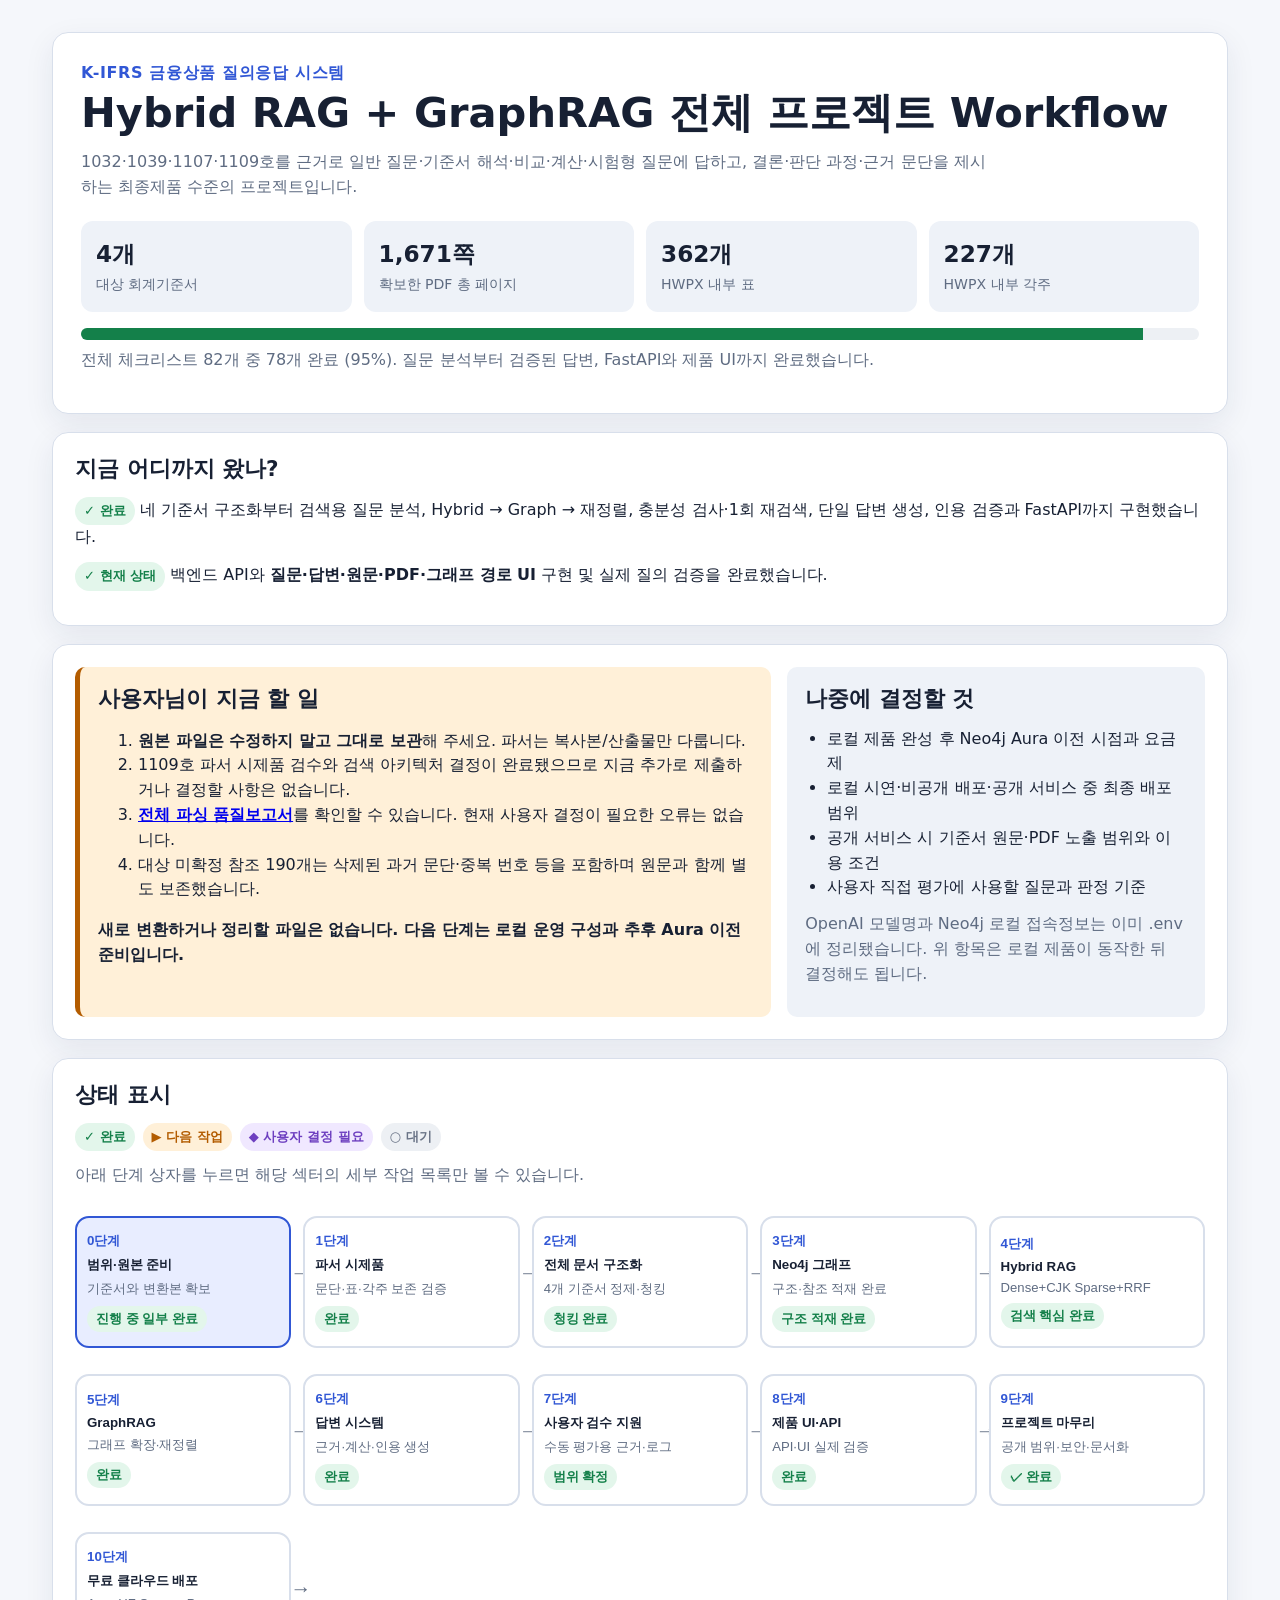
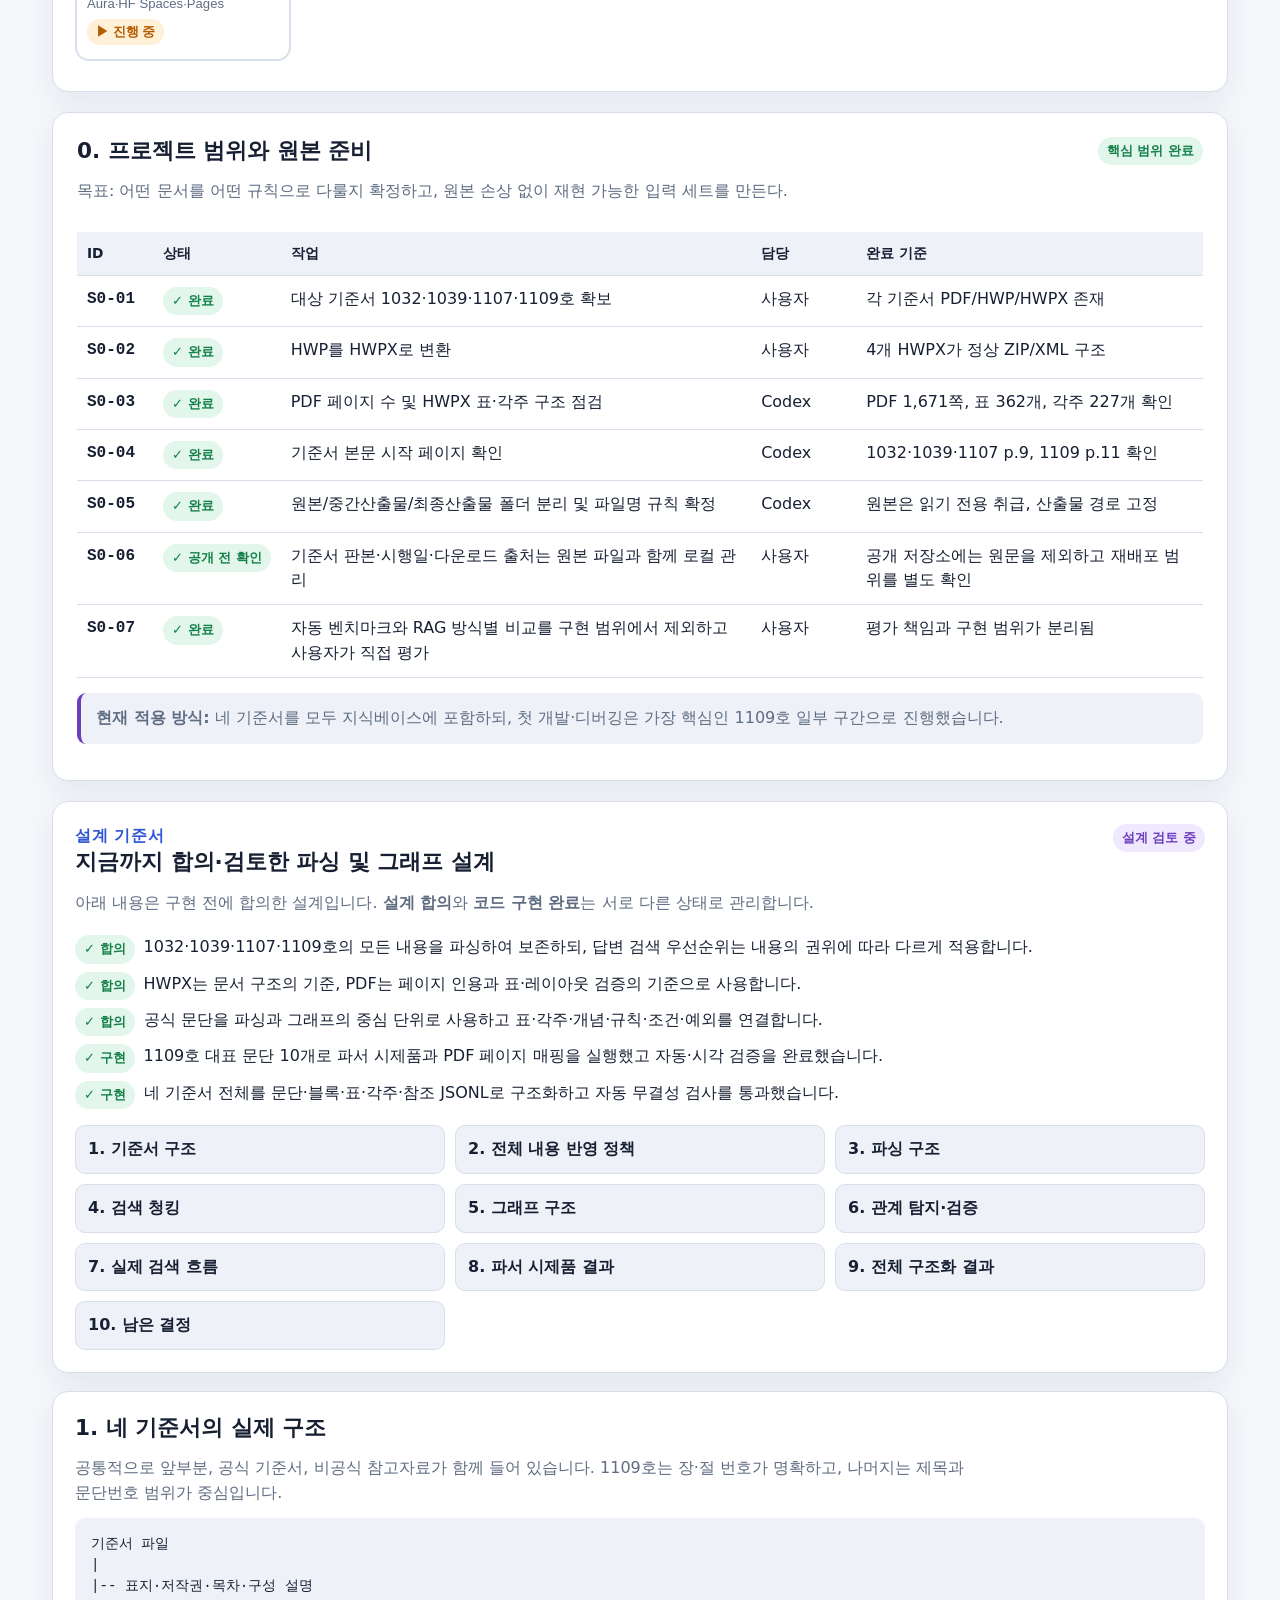
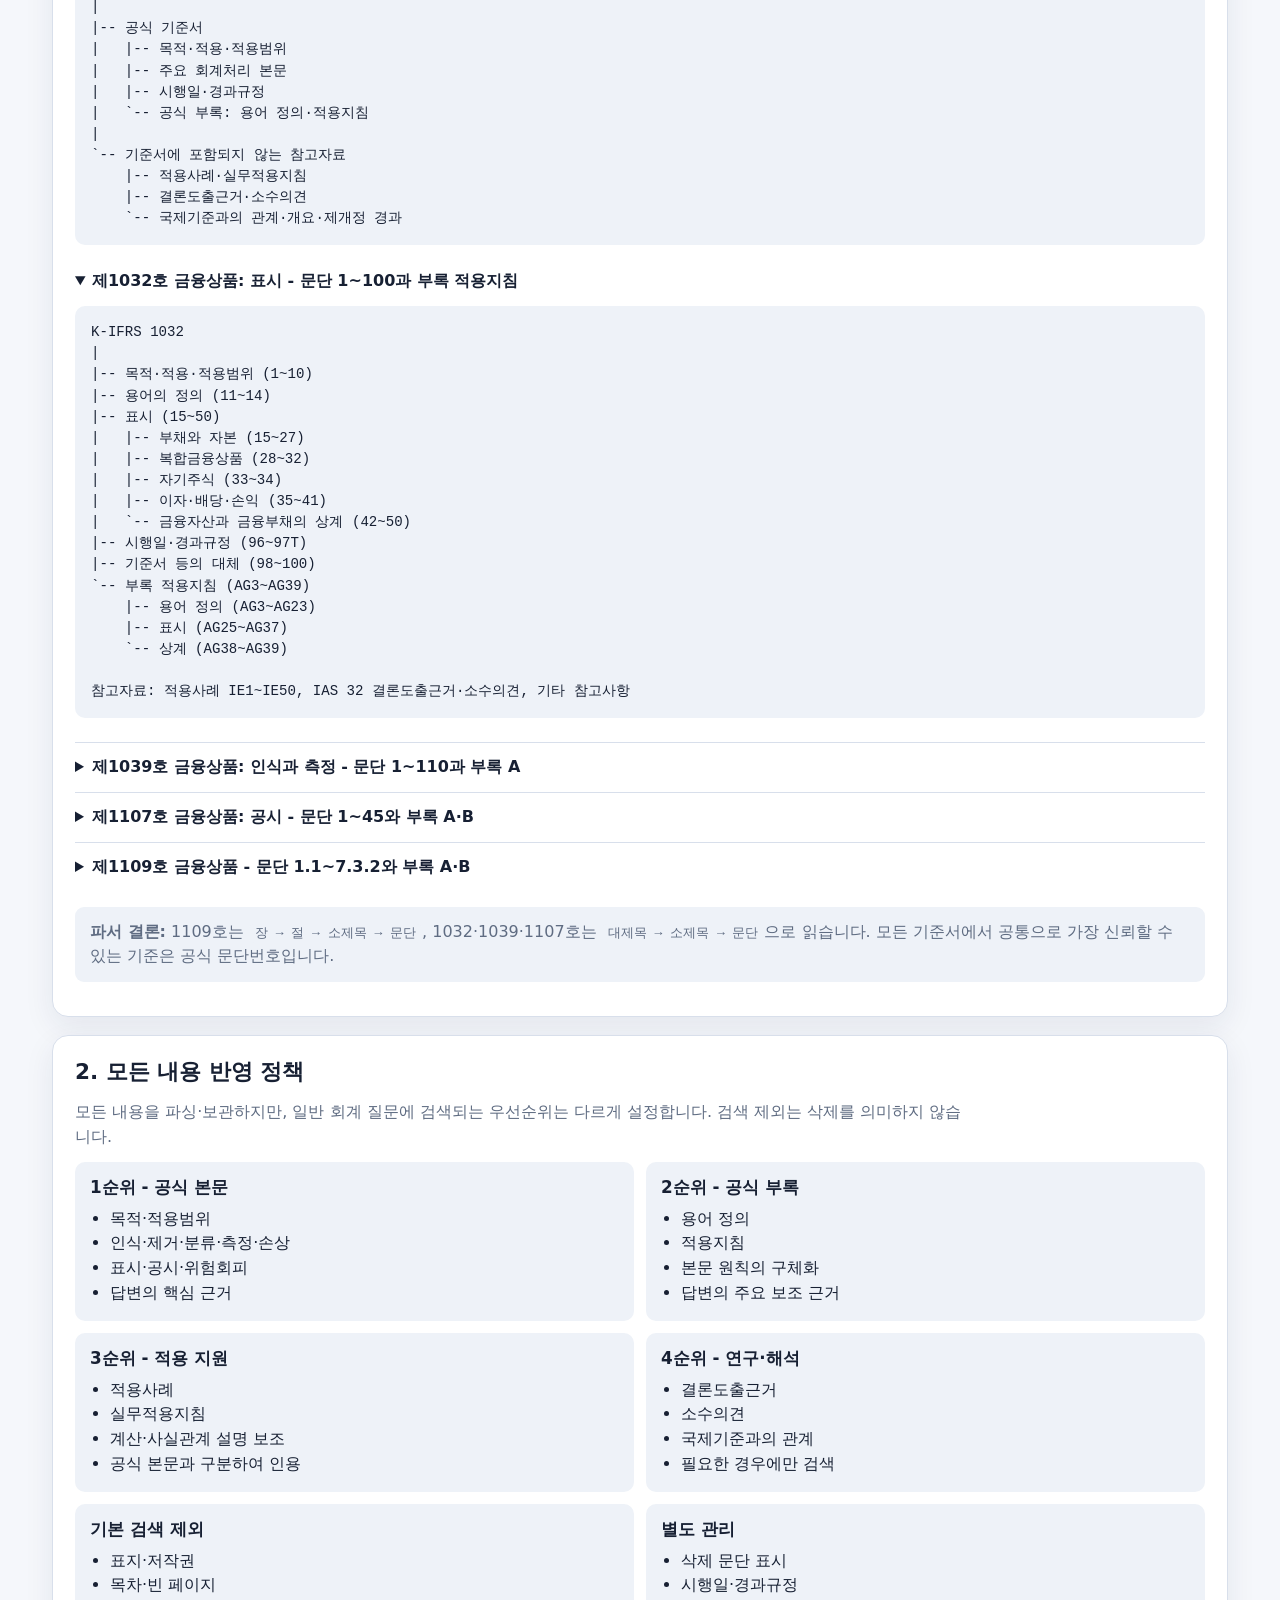
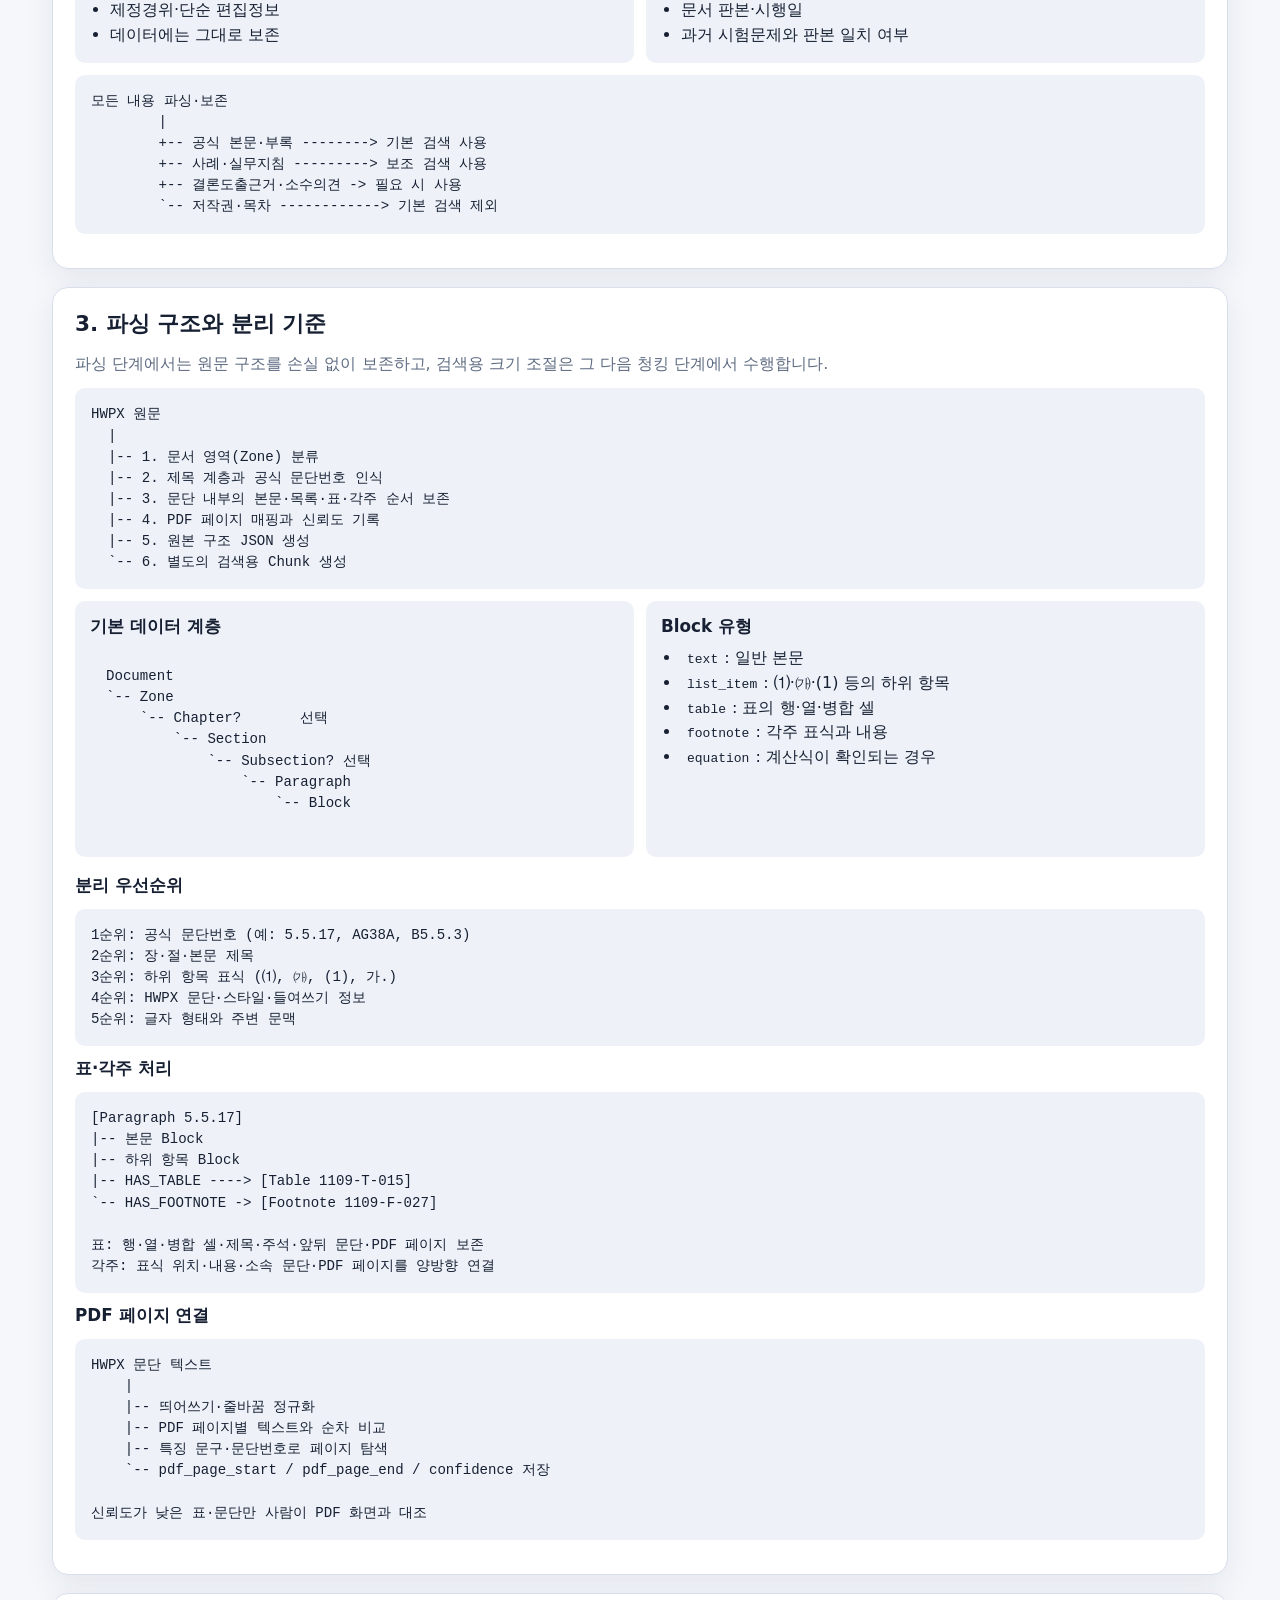
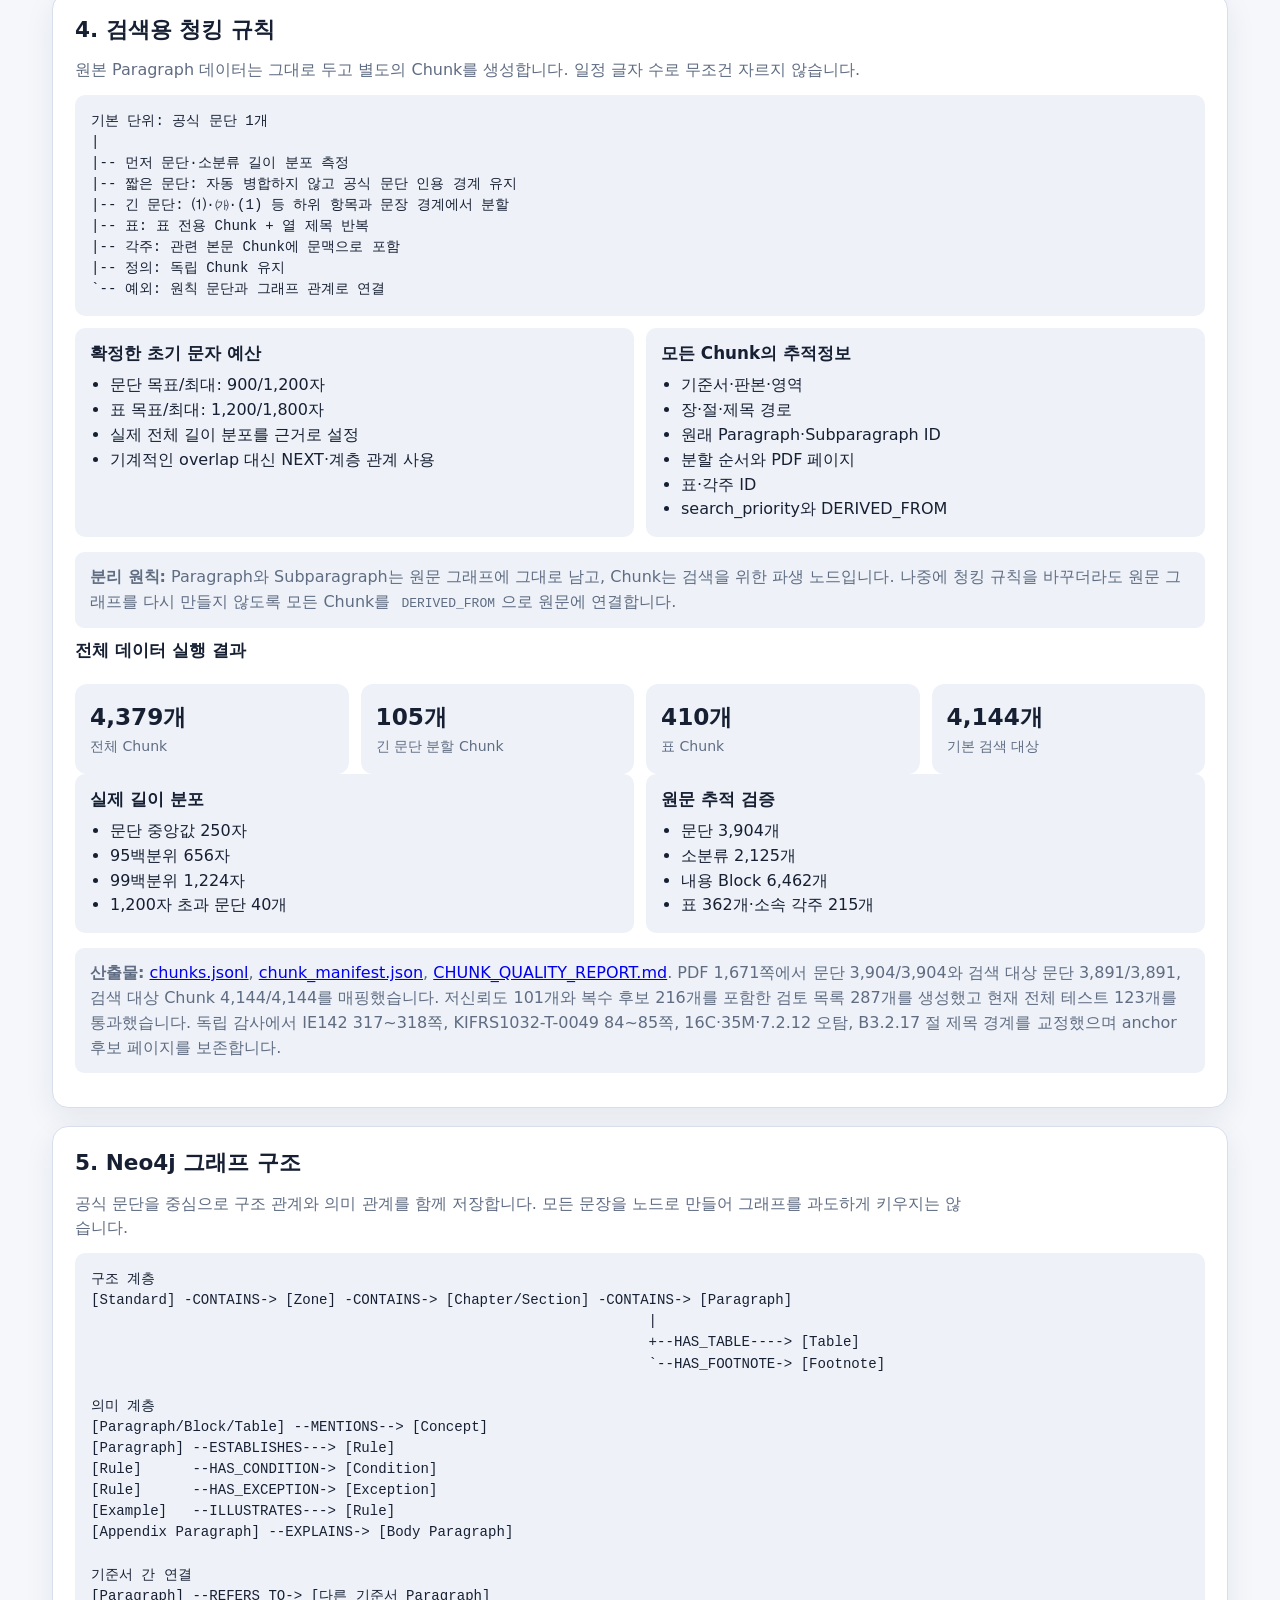
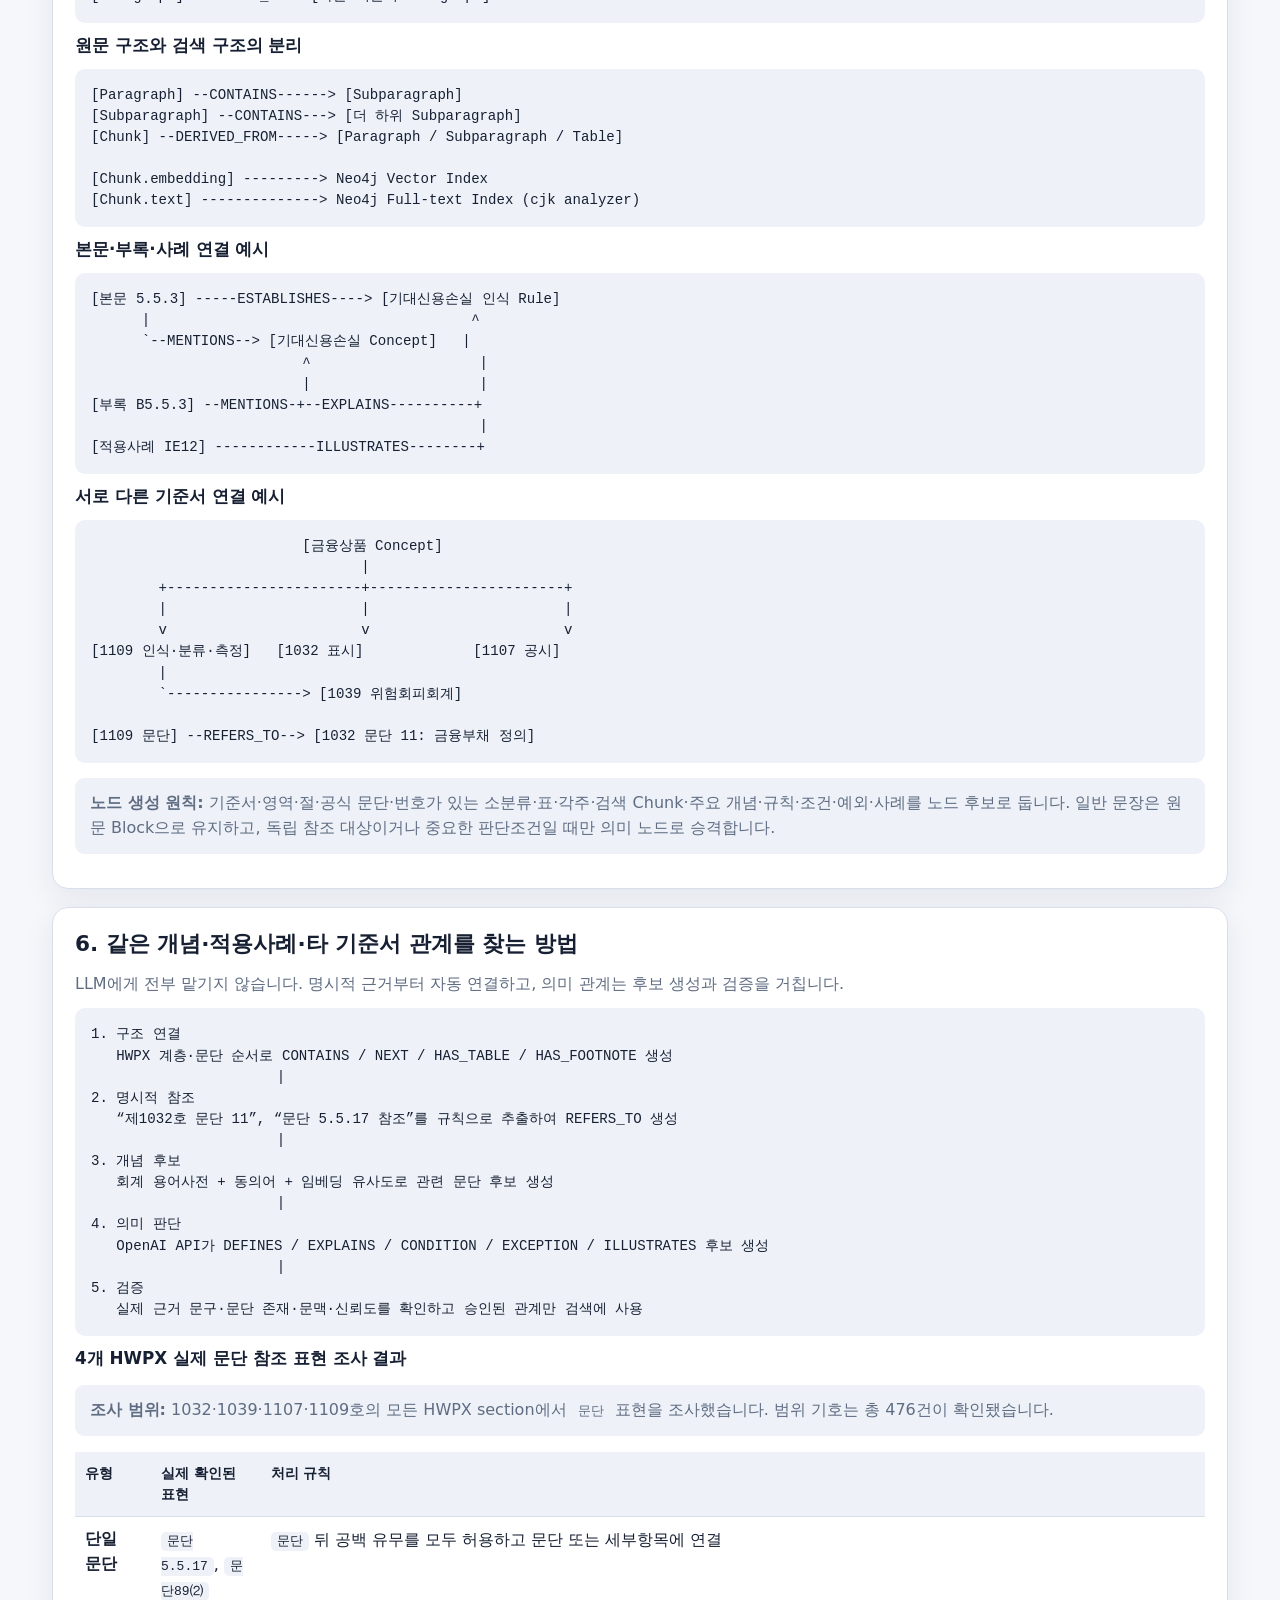
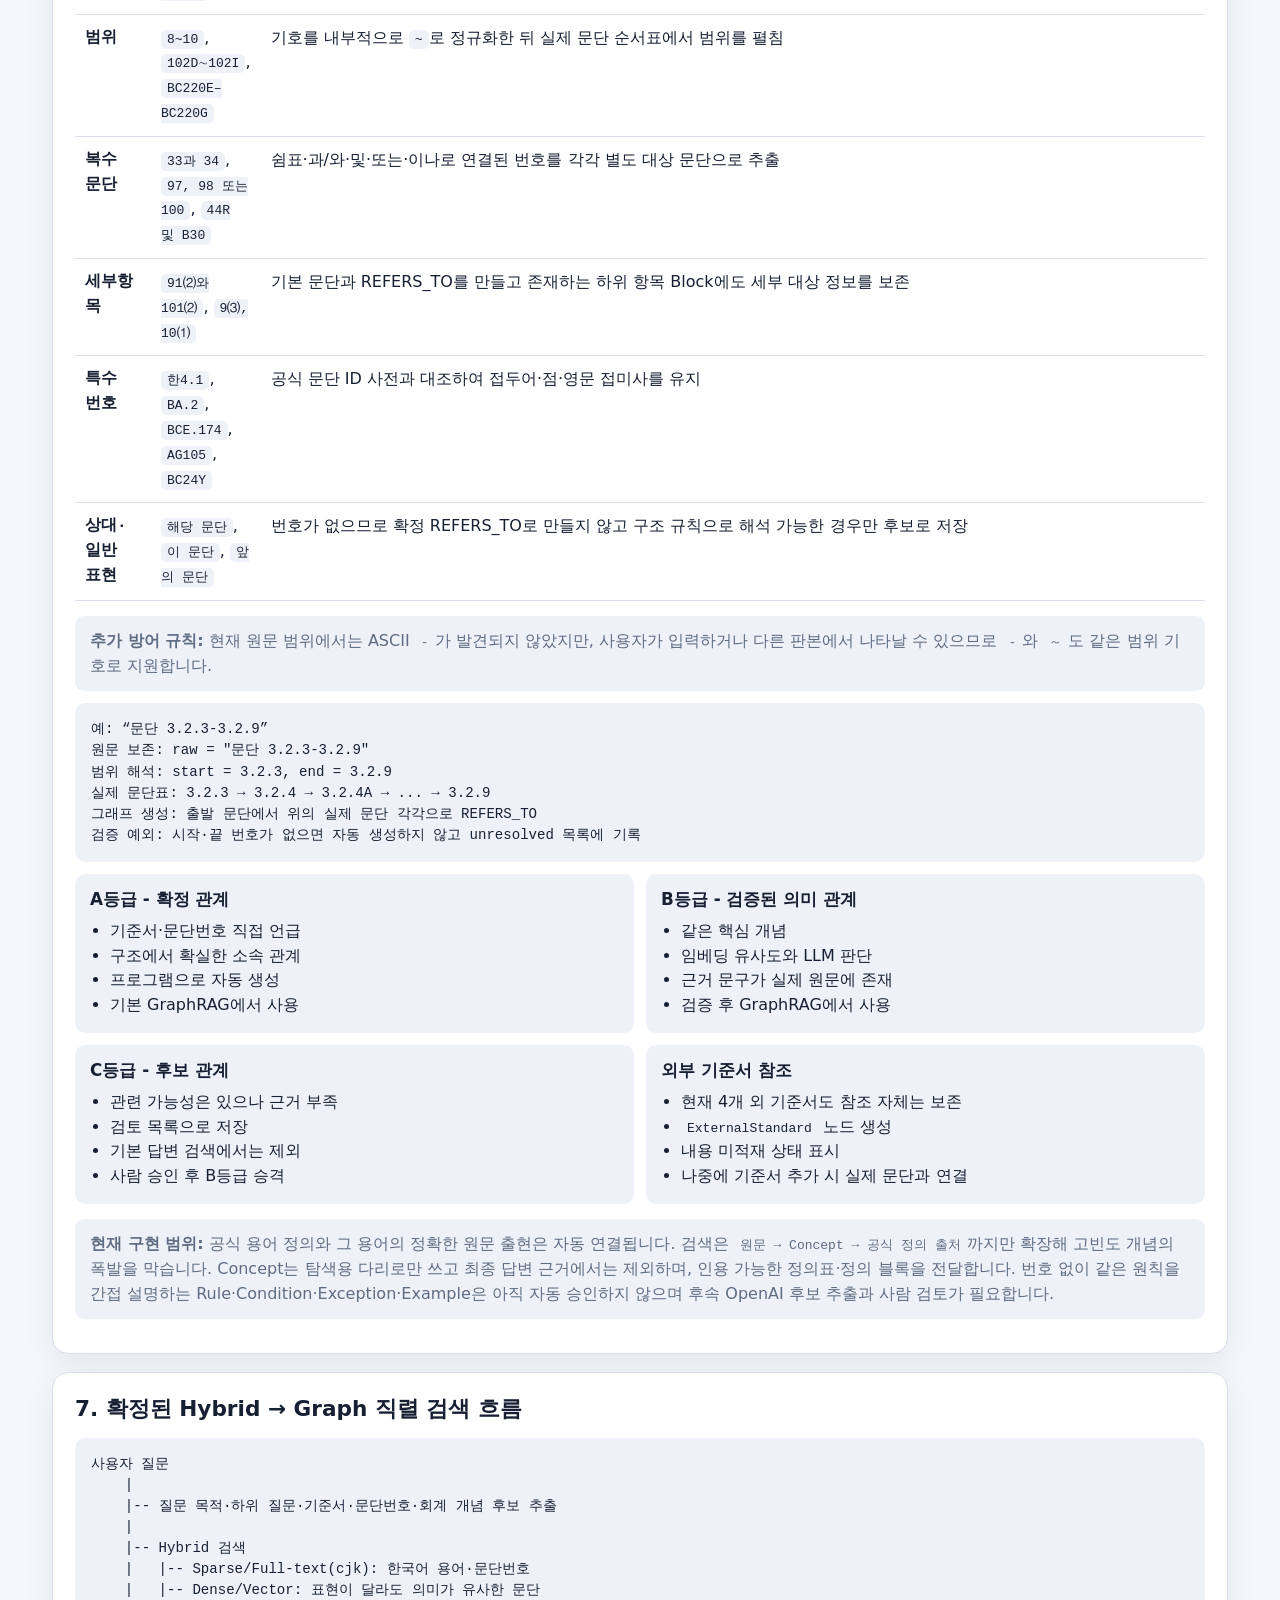
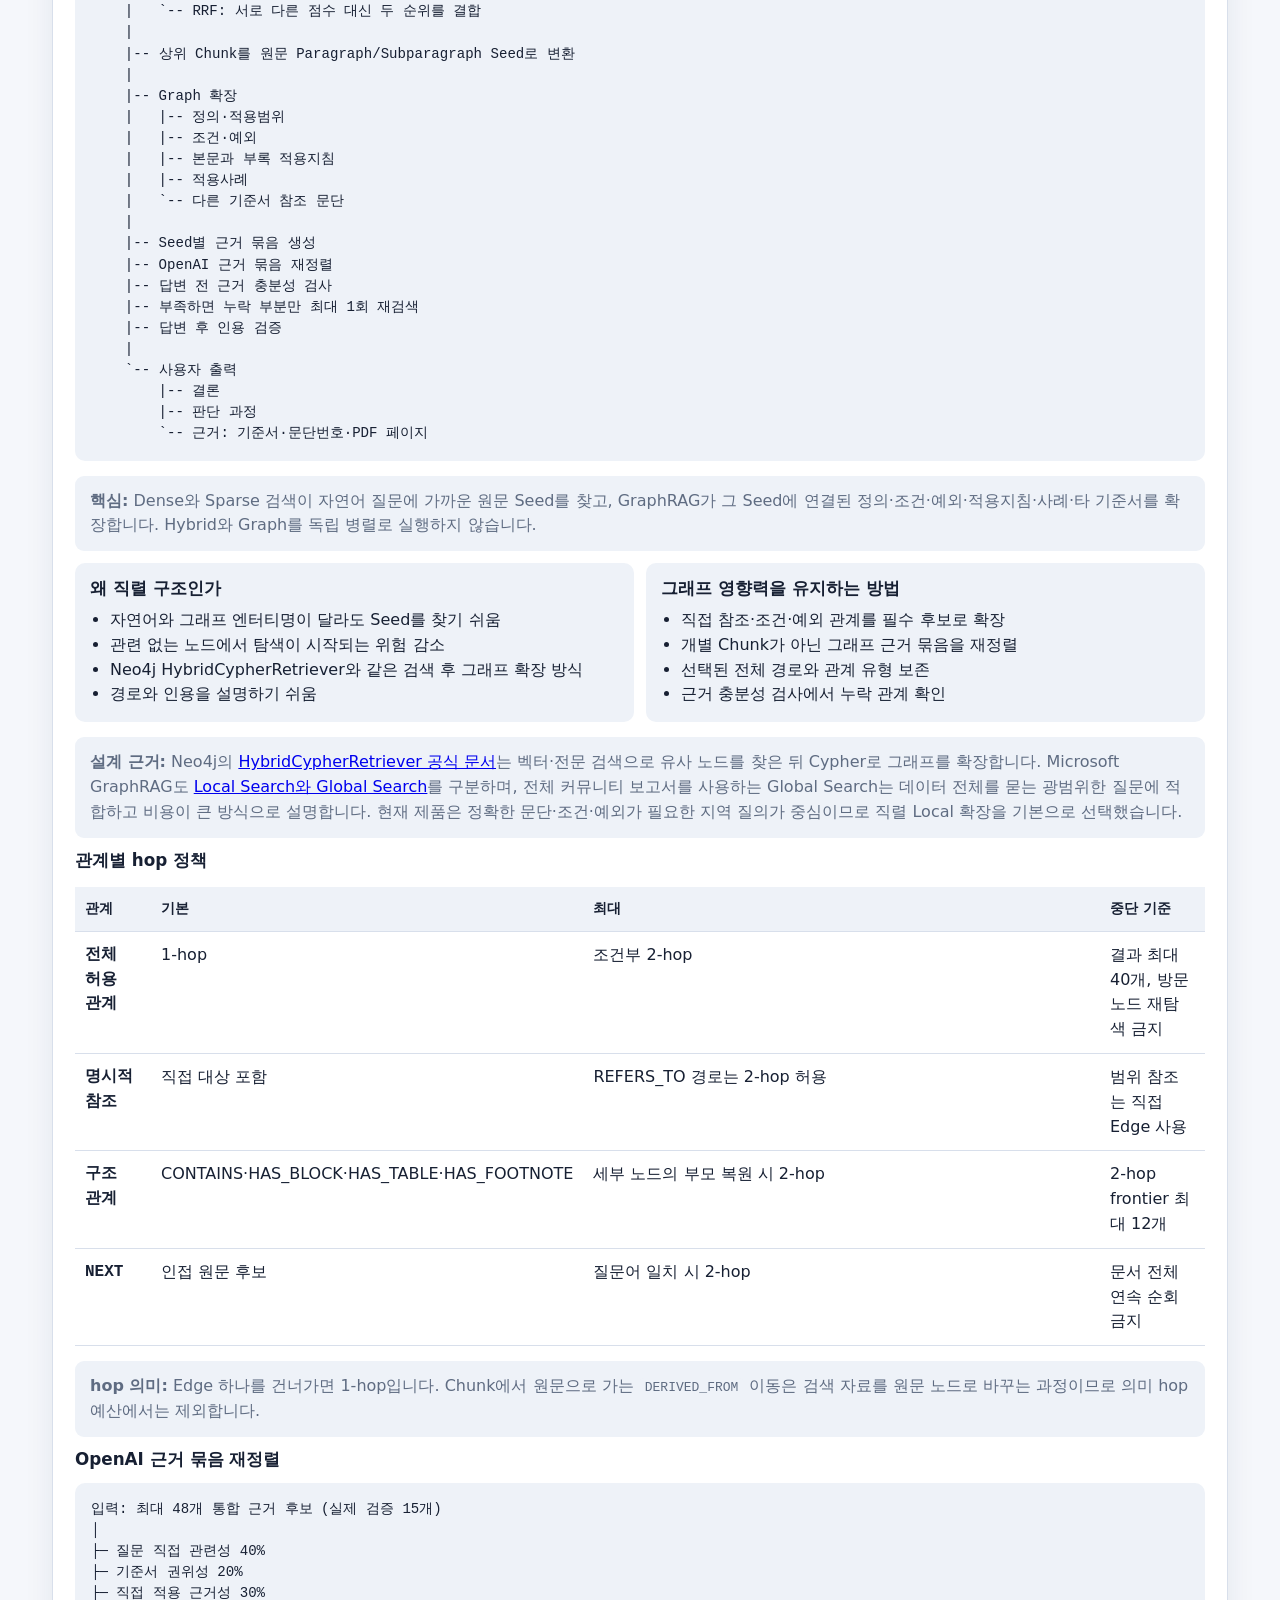
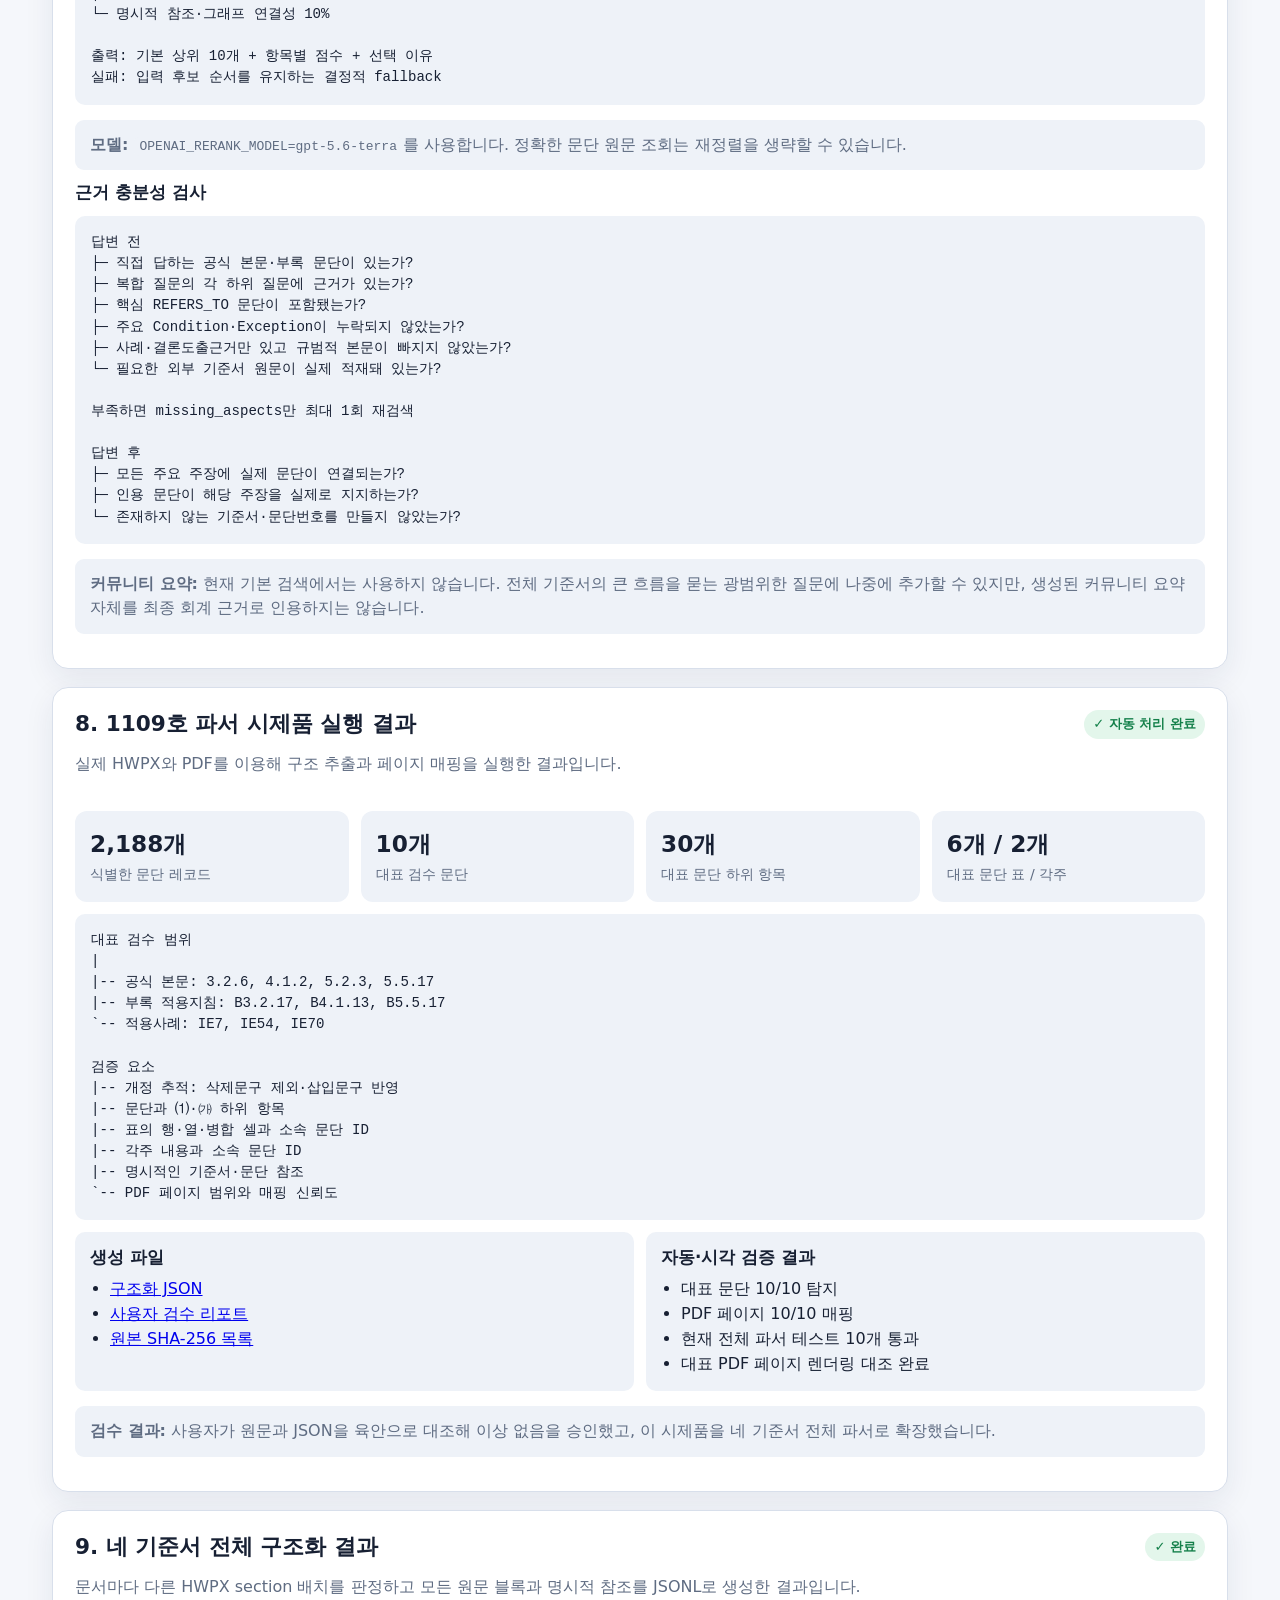
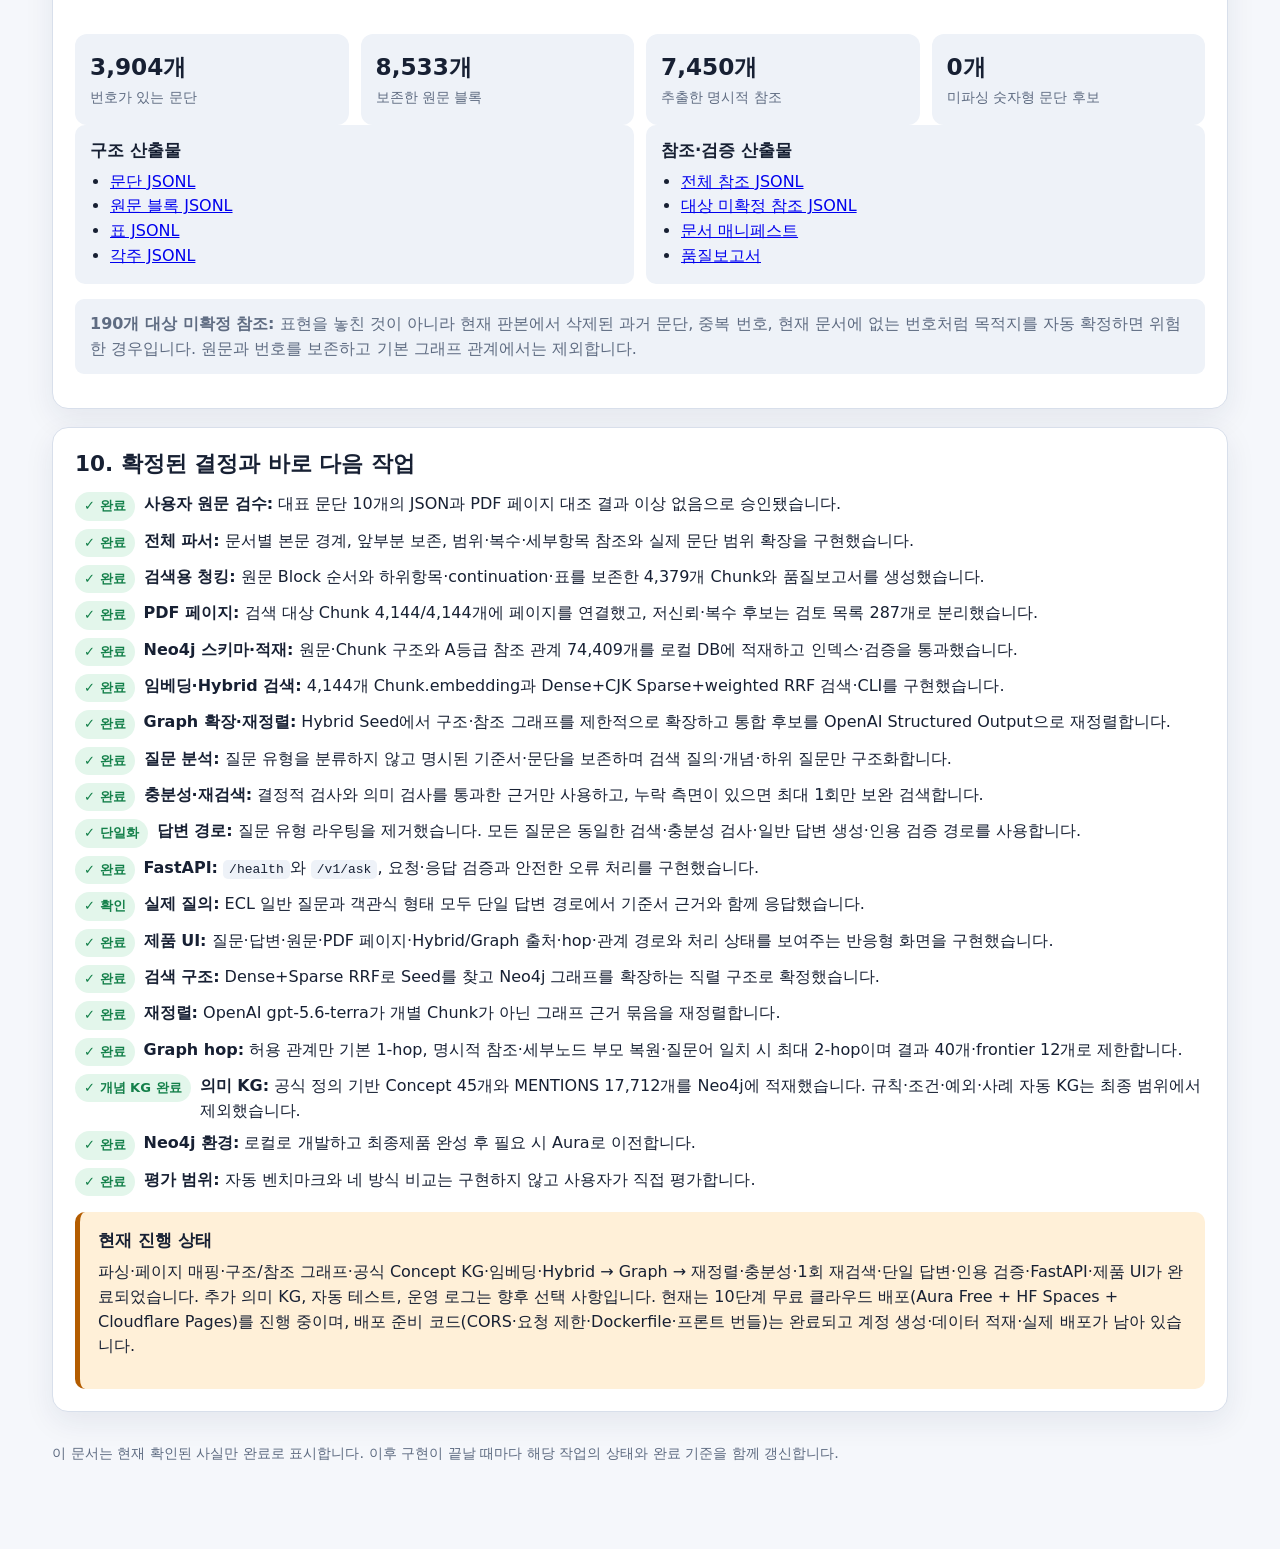
==== PROJECT_WORKFLOW.html @ 604f0402 "Add K-IFRS financial instruments Hybrid RAG + GraphRAG implementation Include parsing, reference gra" ====
<!doctype html>
<html lang="ko">
<head>
  <meta charset="utf-8">
  <meta name="viewport" content="width=device-width, initial-scale=1">
  <title>금융상품 회계기준 RAG 프로젝트 전체 Workflow</title>
  <style>
    :root {
      color-scheme: light dark;
      --bg: #f5f7fb;
      --surface: #ffffff;
      --surface-2: #eef2f8;
      --text: #172033;
      --muted: #5f6c82;
      --line: #d8dfeb;
      --brand: #3157d5;
      --brand-soft: #e8edff;
      --done: #14804a;
      --done-soft: #e3f6eb;
      --next: #b35c00;
      --next-soft: #fff0d8;
      --decision: #6d3fc0;
      --decision-soft: #f0e8ff;
      --pending: #697386;
      --pending-soft: #edf0f4;
      --shadow: 0 10px 30px rgba(26, 39, 74, .08);
    }
    @media (prefers-color-scheme: dark) {
      :root {
        --bg: #0f1420;
        --surface: #171e2c;
        --surface-2: #20293a;
        --text: #edf2fa;
        --muted: #a9b4c7;
        --line: #344057;
        --brand: #89a4ff;
        --brand-soft: #26345f;
        --done: #71d69e;
        --done-soft: #173a2a;
        --next: #ffbd6b;
        --next-soft: #493317;
        --decision: #c4a1ff;
        --decision-soft: #372650;
        --pending: #b4bdca;
        --pending-soft: #293141;
        --shadow: none;
      }
    }
    * { box-sizing: border-box; }
    html { scroll-behavior: smooth; }
    body {
      margin: 0;
      background: var(--bg);
      color: var(--text);
      font-family: Pretendard, "Noto Sans KR", "Malgun Gothic", system-ui, sans-serif;
      line-height: 1.55;
    }
    main { max-width: 1220px; margin: 0 auto; padding: 32px 22px 72px; }
    h1, h2, h3 { line-height: 1.3; margin-top: 0; }
    h1 { font-size: clamp(1.7rem, 4vw, 2.6rem); margin-bottom: 10px; }
    h2 { font-size: 1.35rem; margin-bottom: 14px; }
    h3 { font-size: 1.05rem; margin-bottom: 8px; }
    p { margin: 0 0 12px; }
    code { background: var(--surface-2); padding: 2px 6px; border-radius: 5px; }
    .hero, .panel, .phase-detail {
      background: var(--surface);
      border: 1px solid var(--line);
      border-radius: 16px;
      box-shadow: var(--shadow);
    }
    .hero { padding: 28px; margin-bottom: 18px; }
    .eyebrow { color: var(--brand); font-weight: 700; letter-spacing: .04em; }
    .sub { color: var(--muted); max-width: 920px; }
    .summary-grid { display: grid; grid-template-columns: repeat(4, minmax(0, 1fr)); gap: 12px; margin-top: 22px; }
    .metric { padding: 15px; background: var(--surface-2); border-radius: 12px; }
    .metric strong { display: block; font-size: 1.45rem; }
    .metric span { color: var(--muted); font-size: .88rem; }
    .progress { height: 12px; background: var(--pending-soft); border-radius: 999px; overflow: hidden; margin-top: 16px; }
    .progress > div { height: 100%; background: var(--done); width: 0; transition: width .3s ease; }
    .panel { padding: 22px; margin: 18px 0; }
    .action-grid { display: grid; grid-template-columns: 1.25fr .75fr; gap: 16px; }
    .callout { border-left: 5px solid var(--next); background: var(--next-soft); padding: 18px; border-radius: 10px; }
    .callout ul, .later ul { margin: 8px 0 0; padding-left: 22px; }
    .later { background: var(--surface-2); padding: 18px; border-radius: 10px; }
    .legend { display: flex; flex-wrap: wrap; gap: 8px; margin: 12px 0; }
    .badge { display: inline-flex; align-items: center; gap: 5px; border-radius: 999px; padding: 4px 9px; font-size: .82rem; font-weight: 700; white-space: nowrap; }
    .done { color: var(--done); background: var(--done-soft); }
    .next { color: var(--next); background: var(--next-soft); }
    .decision { color: var(--decision); background: var(--decision-soft); }
    .pending { color: var(--pending); background: var(--pending-soft); }
    .workflow { display: grid; grid-template-columns: repeat(5, 1fr); gap: 26px 12px; margin: 28px 0 8px; counter-reset: phase -1; }
    .phase-button {
      position: relative; min-height: 116px; padding: 14px 10px; color: var(--text); background: var(--surface);
      border: 2px solid var(--line); border-radius: 14px; cursor: pointer; text-align: left;
    }
    .phase-button:hover, .phase-button:focus-visible { border-color: var(--brand); outline: 3px solid var(--brand-soft); }
    .phase-button[aria-selected="true"] { border-color: var(--brand); background: var(--brand-soft); }
    .phase-button:not(:nth-child(5n))::after {
      content: "→"; position: absolute; right: -22px; top: 43px; color: var(--muted); font-size: 1.3rem;
    }
    .phase-no { font-weight: 800; color: var(--brand); }
    .phase-name { display: block; font-weight: 800; margin: 6px 0; }
    .phase-note { display: block; color: var(--muted); font-size: .82rem; }
    .phase-status { margin-top: 8px; }
    .phase-detail { padding: 24px; margin: 20px 0; scroll-margin-top: 14px; }
    .phase-detail.hidden { display: none; }
    .phase-header { display: flex; justify-content: space-between; align-items: flex-start; gap: 15px; flex-wrap: wrap; }
    .goal { color: var(--muted); max-width: 900px; }
    .table-wrap { overflow-x: auto; margin-top: 16px; }
    table { border-collapse: collapse; width: 100%; min-width: 850px; }
    th, td { padding: 11px 10px; border-bottom: 1px solid var(--line); text-align: left; vertical-align: top; }
    th { background: var(--surface-2); font-size: .86rem; }
    td:nth-child(1) { width: 76px; font-family: ui-monospace, monospace; font-weight: 700; }
    td:nth-child(2) { width: 105px; }
    td:nth-child(4) { width: 105px; }
    .note { margin-top: 15px; padding: 13px 15px; background: var(--surface-2); border-radius: 9px; color: var(--muted); }
    .decision-box { border-left: 4px solid var(--decision); }
    .design-index { display: grid; grid-template-columns: repeat(3, minmax(0, 1fr)); gap: 10px; margin-top: 16px; }
    .design-index a { color: var(--text); background: var(--surface-2); border: 1px solid var(--line); border-radius: 10px; padding: 11px 12px; text-decoration: none; font-weight: 700; }
    .design-index a:hover, .design-index a:focus-visible { border-color: var(--brand); outline: 3px solid var(--brand-soft); }
    .design-section { scroll-margin-top: 16px; }
    .design-section details { border-top: 1px solid var(--line); padding: 12px 0; }
    .design-section details:first-of-type { border-top: 0; }
    .design-section summary { cursor: pointer; font-weight: 800; }
    .ascii { margin: 12px 0; padding: 16px; overflow-x: auto; background: var(--surface-2); border-radius: 10px; color: var(--text); font-family: Consolas, "Courier New", monospace; font-size: .88rem; line-height: 1.5; white-space: pre; }
    .rule-grid { display: grid; grid-template-columns: repeat(2, minmax(0, 1fr)); gap: 12px; }
    .rule-box { background: var(--surface-2); border-radius: 10px; padding: 15px; }
    .rule-box ul { margin: 8px 0 0; padding-left: 20px; }
    .status-line { display: flex; align-items: flex-start; gap: 9px; margin: 8px 0; }
    .status-line .badge { flex: 0 0 auto; }
    footer { color: var(--muted); margin-top: 30px; font-size: .9rem; }
    @media (max-width: 900px) {
      .summary-grid { grid-template-columns: repeat(2, 1fr); }
      .action-grid { grid-template-columns: 1fr; }
      .design-index { grid-template-columns: repeat(2, 1fr); }
      .rule-grid { grid-template-columns: 1fr; }
      .workflow { grid-template-columns: repeat(2, 1fr); }
      .phase-button:not(:nth-child(5n))::after { content: none; }
    }
    @media (max-width: 520px) {
      main { padding: 20px 12px 48px; }
      .hero, .panel, .phase-detail { padding: 17px; border-radius: 12px; }
      .design-index { grid-template-columns: 1fr; }
      .workflow { grid-template-columns: 1fr; }
    }
  </style>
</head>
<body>
<main>
  <header class="hero">
    <div class="eyebrow">K-IFRS 금융상품 질의응답 시스템</div>
    <h1>Hybrid RAG + GraphRAG 전체 프로젝트 Workflow</h1>
    <p class="sub">1032·1039·1107·1109호를 근거로 일반 질문·기준서 해석·비교·계산·시험형 질문에 답하고, 결론·판단 과정·근거 문단을 제시하는 최종제품 수준의 프로젝트입니다.</p>
    <div class="summary-grid" aria-label="현재 프로젝트 요약">
      <div class="metric"><strong>4개</strong><span>대상 회계기준서</span></div>
      <div class="metric"><strong>1,671쪽</strong><span>확보한 PDF 총 페이지</span></div>
      <div class="metric"><strong>362개</strong><span>HWPX 내부 표</span></div>
      <div class="metric"><strong>227개</strong><span>HWPX 내부 각주</span></div>
    </div>
    <div class="progress" aria-label="작업 항목 완료율"><div id="progressBar"></div></div>
    <p id="progressText" class="sub" style="margin-top:8px"></p>
  </header>

  <section class="panel">
    <h2>지금 어디까지 왔나?</h2>
    <p><span class="badge done">✓ 완료</span> 네 기준서 구조화부터 검색용 질문 분석, Hybrid → Graph → 재정렬, 충분성 검사·1회 재검색, 단일 답변 생성, 인용 검증과 FastAPI까지 구현했습니다.</p>
    <p><span class="badge done">✓ 현재 상태</span> 백엔드 API와 <strong>질문·답변·원문·PDF·그래프 경로 UI</strong> 구현 및 실제 질의 검증을 완료했습니다.</p>
  </section>

  <section class="panel action-grid">
    <div class="callout">
      <h2>사용자님이 지금 할 일</h2>
      <ol>
        <li><strong>원본 파일은 수정하지 말고 그대로 보관</strong>해 주세요. 파서는 복사본/산출물만 다룹니다.</li>
        <li>1109호 파서 시제품 검수와 검색 아키텍처 결정이 완료됐으므로 지금 추가로 제출하거나 결정할 사항은 없습니다.</li>
        <li><a href="data/processed/QUALITY_REPORT.md"><strong>전체 파싱 품질보고서</strong></a>를 확인할 수 있습니다. 현재 사용자 결정이 필요한 오류는 없습니다.</li>
        <li>대상 미확정 참조 190개는 삭제된 과거 문단·중복 번호 등을 포함하며 원문과 함께 별도 보존했습니다.</li>
      </ol>
      <p style="margin-top:12px"><strong>새로 변환하거나 정리할 파일은 없습니다. 다음 단계는 로컬 운영 구성과 추후 Aura 이전 준비입니다.</strong></p>
    </div>
    <div class="later">
      <h2>나중에 결정할 것</h2>
      <ul>
        <li>로컬 제품 완성 후 Neo4j Aura 이전 시점과 요금제</li>
        <li>로컬 시연·비공개 배포·공개 서비스 중 최종 배포 범위</li>
        <li>공개 서비스 시 기준서 원문·PDF 노출 범위와 이용 조건</li>
        <li>사용자 직접 평가에 사용할 질문과 판정 기준</li>
      </ul>
      <p class="sub" style="margin-top:12px">OpenAI 모델명과 Neo4j 로컬 접속정보는 이미 .env에 정리됐습니다. 위 항목은 로컬 제품이 동작한 뒤 결정해도 됩니다.</p>
    </div>
  </section>

  <section class="panel">
    <h2>상태 표시</h2>
    <div class="legend">
      <span class="badge done">✓ 완료</span>
      <span class="badge next">▶ 다음 작업</span>
      <span class="badge decision">◆ 사용자 결정 필요</span>
      <span class="badge pending">○ 대기</span>
    </div>
    <p class="sub">아래 단계 상자를 누르면 해당 섹터의 세부 작업 목록만 볼 수 있습니다.</p>
    <nav class="workflow" aria-label="프로젝트 단계">
      <button class="phase-button" data-phase="0" aria-selected="true"><span class="phase-no">0단계</span><span class="phase-name">범위·원본 준비</span><span class="phase-note">기준서와 변환본 확보</span><span class="badge done phase-status">진행 중 일부 완료</span></button>
      <button class="phase-button" data-phase="1" aria-selected="false"><span class="phase-no">1단계</span><span class="phase-name">파서 시제품</span><span class="phase-note">문단·표·각주 보존 검증</span><span class="badge done phase-status">완료</span></button>
      <button class="phase-button" data-phase="2" aria-selected="false"><span class="phase-no">2단계</span><span class="phase-name">전체 문서 구조화</span><span class="phase-note">4개 기준서 정제·청킹</span><span class="badge done phase-status">청킹 완료</span></button>
      <button class="phase-button" data-phase="3" aria-selected="false"><span class="phase-no">3단계</span><span class="phase-name">Neo4j 그래프</span><span class="phase-note">구조·참조 적재 완료</span><span class="badge done phase-status">구조 적재 완료</span></button>
      <button class="phase-button" data-phase="4" aria-selected="false"><span class="phase-no">4단계</span><span class="phase-name">Hybrid RAG</span><span class="phase-note">Dense+CJK Sparse+RRF</span><span class="badge done phase-status">검색 핵심 완료</span></button>
      <button class="phase-button" data-phase="5" aria-selected="false"><span class="phase-no">5단계</span><span class="phase-name">GraphRAG</span><span class="phase-note">그래프 확장·재정렬</span><span class="badge done phase-status">완료</span></button>
      <button class="phase-button" data-phase="6" aria-selected="false"><span class="phase-no">6단계</span><span class="phase-name">답변 시스템</span><span class="phase-note">근거·계산·인용 생성</span><span class="badge done phase-status">완료</span></button>
      <button class="phase-button" data-phase="7" aria-selected="false"><span class="phase-no">7단계</span><span class="phase-name">사용자 검수 지원</span><span class="phase-note">수동 평가용 근거·로그</span><span class="badge done phase-status">범위 확정</span></button>
      <button class="phase-button" data-phase="8" aria-selected="false"><span class="phase-no">8단계</span><span class="phase-name">제품 UI·API</span><span class="phase-note">API·UI 실제 검증</span><span class="badge done phase-status">완료</span></button>
      <button class="phase-button" data-phase="9" aria-selected="false"><span class="phase-no">9단계</span><span class="phase-name">프로젝트 마무리</span><span class="phase-note">공개 범위·보안·문서화</span><span class="badge done phase-status">✓ 완료</span></button>
      <button class="phase-button" data-phase="10" aria-selected="false"><span class="phase-no">10단계</span><span class="phase-name">무료 클라우드 배포</span><span class="phase-note">Aura·HF Spaces·Pages</span><span class="badge next phase-status">▶ 진행 중</span></button>
    </nav>
  </section>

  <div id="phaseDetails">
    <section class="phase-detail" data-detail="0">
      <div class="phase-header"><div><h2>0. 프로젝트 범위와 원본 준비</h2><p class="goal">목표: 어떤 문서를 어떤 규칙으로 다룰지 확정하고, 원본 손상 없이 재현 가능한 입력 세트를 만든다.</p></div><span class="badge done">핵심 범위 완료</span></div>
      <div class="table-wrap"><table><thead><tr><th>ID</th><th>상태</th><th>작업</th><th>담당</th><th>완료 기준</th></tr></thead><tbody>
        <tr><td>S0-01</td><td><span class="badge done">✓ 완료</span></td><td>대상 기준서 1032·1039·1107·1109호 확보</td><td>사용자</td><td>각 기준서 PDF/HWP/HWPX 존재</td></tr>
        <tr><td>S0-02</td><td><span class="badge done">✓ 완료</span></td><td>HWP를 HWPX로 변환</td><td>사용자</td><td>4개 HWPX가 정상 ZIP/XML 구조</td></tr>
        <tr><td>S0-03</td><td><span class="badge done">✓ 완료</span></td><td>PDF 페이지 수 및 HWPX 표·각주 구조 점검</td><td>Codex</td><td>PDF 1,671쪽, 표 362개, 각주 227개 확인</td></tr>
        <tr><td>S0-04</td><td><span class="badge done">✓ 완료</span></td><td>기준서 본문 시작 페이지 확인</td><td>Codex</td><td>1032·1039·1107 p.9, 1109 p.11 확인</td></tr>
        <tr><td>S0-05</td><td><span class="badge done">✓ 완료</span></td><td>원본/중간산출물/최종산출물 폴더 분리 및 파일명 규칙 확정</td><td>Codex</td><td>원본은 읽기 전용 취급, 산출물 경로 고정</td></tr>
        <tr><td>S0-06</td><td><span class="badge done">✓ 공개 전 확인</span></td><td>기준서 판본·시행일·다운로드 출처는 원본 파일과 함께 로컬 관리</td><td>사용자</td><td>공개 저장소에는 원문을 제외하고 재배포 범위를 별도 확인</td></tr>
        <tr><td>S0-07</td><td><span class="badge done">✓ 완료</span></td><td>자동 벤치마크와 RAG 방식별 비교를 구현 범위에서 제외하고 사용자가 직접 평가</td><td>사용자</td><td>평가 책임과 구현 범위가 분리됨</td></tr>
      </tbody></table></div>
      <p class="note decision-box"><strong>현재 적용 방식:</strong> 네 기준서를 모두 지식베이스에 포함하되, 첫 개발·디버깅은 가장 핵심인 1109호 일부 구간으로 진행했습니다.</p>
    </section>

    <section class="phase-detail hidden" data-detail="1">
      <div class="phase-header"><div><h2>1. 1109호 파서 시제품</h2><p class="goal">목표: 전체 문서를 처리하기 전에 작은 구간에서 구조 보존과 PDF 페이지 인용이 정확한지 증명한다.</p></div><span class="badge done">✓ 완료</span></div>
      <div class="table-wrap"><table><thead><tr><th>ID</th><th>상태</th><th>작업</th><th>담당</th><th>완료 기준</th></tr></thead><tbody>
        <tr><td>S1-01</td><td><span class="badge done">✓ 완료</span></td><td>1109호에서 일반 문단·목록·표·각주·적용지침이 모두 있는 대표 구간 선정</td><td>Codex</td><td>검증용 페이지와 문단 범위 기록</td></tr>
        <tr><td>S1-02</td><td><span class="badge done">✓ 완료</span></td><td>HWPX XML에서 문단 번호, 제목 계층, 본문, 표, 각주 추출</td><td>Codex</td><td>요소 순서가 원문과 동일한 JSON 생성</td></tr>
        <tr><td>S1-03</td><td><span class="badge done">✓ 완료</span></td><td>표를 행·열 구조와 셀 병합 정보가 남는 형태로 직렬화</td><td>Codex</td><td>표를 평문으로 뭉개지 않고 재구성 가능</td></tr>
        <tr><td>S1-04</td><td><span class="badge done">✓ 완료</span></td><td>각주 본문과 각주 표식을 양방향 ID로 연결</td><td>Codex</td><td>본문에서 각주로, 각주에서 본문으로 추적 가능</td></tr>
        <tr><td>S1-05</td><td><span class="badge done">✓ 시제품 완료</span></td><td>1109호 대표 HWPX 요소와 PDF 실제 페이지 매핑</td><td>Codex</td><td>대표 검수 문단 10개의 PDF 페이지 10/10 확인</td></tr>
        <tr><td>S1-06</td><td><span class="badge done">✓ 완료</span></td><td>저작권·제정경위·목차 등 검색 제외 구간에 문서 유형 태그 부여. section 번호를 고정해서 건너뛰지 않고 문서별 내용 경계로 판정</td><td>Codex</td><td>1032호처럼 본문이 section0에 있는 문서도 누락하지 않고, 앞부분은 삭제 대신 보존하되 기본 검색에서 제외</td></tr>
        <tr><td>S1-07</td><td><span class="badge done">✓ 완료</span></td><td>10~20개 샘플 수동 대조표 작성</td><td>Codex</td><td>대표 문단 10개의 텍스트·번호·표·각주·페이지 검증표 생성</td></tr>
        <tr><td>S1-08</td><td><span class="badge done">✓ 완료</span></td><td>샘플 원문 대조 및 오류 표시</td><td>사용자</td><td>대표 문단 JSON·PDF 대조 결과 이상 없음으로 승인</td></tr>
      </tbody></table></div>
      <p class="note"><strong>중요:</strong> 목차 문자열로만 자르는 것이 아니라, HWPX의 제목/문단 구조와 기준서 문단번호를 함께 사용합니다. PDF는 페이지 인용과 표의 시각 검증에 사용합니다.</p>
    </section>

    <section class="phase-detail hidden" data-detail="2">
      <div class="phase-header"><div><h2>2. 네 기준서 전체 구조화·청킹</h2><p class="goal">목표: 검색에 필요한 의미 단위와 회계기준의 계층을 보존한 표준 JSON/JSONL 데이터셋을 만든다.</p></div><span class="badge done">✓ 청킹 완료</span></div>
      <div class="table-wrap"><table><thead><tr><th>ID</th><th>상태</th><th>작업</th><th>담당</th><th>완료 기준</th></tr></thead><tbody>
        <tr><td>S2-01</td><td><span class="badge done">✓ 완료</span></td><td>문서별 HWPX 섹션 구성을 먼저 판정한 뒤 시제품 파서를 4개 기준서 전체에 실행</td><td>Codex</td><td>1032호 section0 본문을 포함하여 문서별 구조화 JSONL 생성</td></tr>
        <tr><td>S2-02</td><td><span class="badge done">✓ 완료</span></td><td>본문, 적용지침, 사례, 결론도출근거, 소수의견 등 document_zone 분류</td><td>Codex</td><td>영역별 검색 우선순위 제어 가능</td></tr>
        <tr><td>S2-03</td><td><span class="badge done">✓ 완료</span></td><td>전체 Block 기준 길이 분포를 측정하고, 짧은 문단은 병합하지 않으며 1,200자 초과 긴 문단만 하위항목·continuation 경계에서 분할</td><td>Codex</td><td>중앙값 250자·95백분위 656자·1,200자 초과 40개 확인 및 4,379개 Chunk 생성</td></tr>
        <tr><td>S2-04</td><td><span class="badge done">✓ 완료</span></td><td>표를 행 경계에서 최대 1,800자로 분할하고 가능한 경우 첫 행을 반복하며 설명 문단에 연결</td><td>Codex</td><td>362개 표에서 410개 표 Chunk 생성</td></tr>
        <tr><td>S2-05</td><td><span class="badge done">✓ 완료</span></td><td>단일·범위·복수·세부항목·타 기준서 참조 추출. 공백 유무, ~·∼·–·-·～, 쉼표, 과/와, 및, 또는, 이나와 한·BA·BCE 등 번호형식 지원</td><td>Codex</td><td>7,450개 참조의 원문, 시작·끝 번호, 실제 대상 ID와 미해결 상태 저장</td></tr>
        <tr><td>S2-06</td><td><span class="badge done">✓ 완료</span></td><td>Chunk ID, 기준서, 영역, 계층, 원문 Paragraph/Subparagraph/Block, 표·각주, 판본 해시, 검색 우선순위와 PDF 페이지 메타데이터 부여</td><td>Codex</td><td>모든 Chunk의 원문 ID 역추적 성공, 검색 대상 4,144/4,144개 페이지 보유</td></tr>
        <tr><td>S2-07</td><td><span class="badge done">✓ 완료</span></td><td>중복·빈 Chunk·길이 제한·원문 Paragraph/Subparagraph/continuation/Table/Footnote 누락 자동 품질검사</td><td>Codex</td><td>품질보고서 생성, 독립 검증과 현재 전체 테스트 123개 통과</td></tr>
        <tr><td>S2-08</td><td><span class="badge done">✓ 완료</span></td><td>고정 샘플 및 실제 발견 참조표현 회귀 테스트</td><td>Codex</td><td>10개 자동 테스트 통과, 숫자형 문단 표현 미파싱 후보 0개</td></tr>
        <tr><td>S2-09</td><td><span class="badge done">✓ 완료</span></td><td>전체 Chunk의 PDF 페이지 매핑과 저신뢰·복수 후보 검토 목록 생성</td><td>Codex</td><td>문단 3,904/3,904, 검색 대상 문단 3,891/3,891, 검색 대상 Chunk 4,144/4,144 페이지 매핑</td></tr>
      </tbody></table></div>
    </section>

    <section class="phase-detail hidden" data-detail="3">
      <div class="phase-header"><div><h2>3. Neo4j 지식 그래프 설계·적재</h2><p class="goal">목표: 기준서 간 연결과 금융상품 판단 절차를 그래프로 탐색할 수 있게 만든다.</p></div><span class="badge done">✓ 구조·참조 적재 완료</span></div>
      <div class="table-wrap"><table><thead><tr><th>ID</th><th>상태</th><th>작업</th><th>담당</th><th>완료 기준</th></tr></thead><tbody>
        <tr><td>S3-01</td><td><span class="badge done">✓ 완료</span></td><td>로컬 Neo4j로 개발하고 제품 완성 후 필요 시 Aura로 이전</td><td>사용자</td><td>.env의 로컬 접속정보 사용, Aura는 후속 배포 결정으로 분리</td></tr>
        <tr><td>S3-02</td><td><span class="badge done">✓ 완료</span></td><td>원문·검색 노드 스키마: Standard, Zone, Section, Paragraph, Subparagraph, Block, Table, Footnote, PdfPage, Chunk, ExternalStandard</td><td>Codex</td><td>NEO4J_SCHEMA.md, config/graph_schema.yaml과 고유 ID 규칙 정의</td></tr>
        <tr><td>S3-03</td><td><span class="badge done">✓ 스키마 완료</span></td><td>구조·참조 관계와 후속 의미 노드·관계 스키마 정의</td><td>Codex</td><td>A등급 구조·참조 관계의 방향·근거 속성·허용 hop·검색 등급 문서화</td></tr>
        <tr><td>S3-04</td><td><span class="badge done">✓ 완료</span></td><td>규칙 기반 상호참조 관계 자동 생성. 범위 참조는 대상 기준서의 실제 문단 순서표에서 시작~끝 사이 문단을 각각 REFERS_TO로 확장</td><td>Codex</td><td>실제 문단만 연결한 REFERS_TO 12,796개와 원문 범위·그룹 속성 적재</td></tr>
        <tr><td>S3-05A</td><td><span class="badge done">✓ 완료</span></td><td>공식 정의 기반 Concept와 정확 문자열 MENTIONS 생성</td><td>Codex</td><td>Concept 45개, MENTIONS 17,712개, 공식 정의 관계 47개. source span·방법·버전·승인 상태 보존</td></tr>
        <tr><td>S3-05B</td><td><span class="badge done">✓ 범위 제외</span></td><td>Rule·Condition·Exception·Example 자동 의미 KG</td><td>향후 선택</td><td>현재 Concept·MENTIONS KG로 최종 범위를 확정</td></tr>
        <tr><td>S3-06</td><td><span class="badge done">✓ 완료</span></td><td>공식 용어 중복 병합과 원문 기반 동의어 연결</td><td>Codex</td><td>동일 공식 용어를 공유 Concept로 병합. 원문에 없는 AC·ECL 등의 약어는 임의 생성하지 않음</td></tr>
        <tr><td>S3-07</td><td><span class="badge done">✓ 완료</span></td><td>고유 제약조건, 조회 인덱스, Full-text Index, Vector Index 생성 및 재실행 가능한 적재</td><td>Codex</td><td>총 관계 74,409개 적재, chunk_fulltext(cjk)·chunk_embedding_vector ONLINE, 한국어 probe 포함 검증기 valid</td></tr>
        <tr><td>S3-08</td><td><span class="badge done">✓ 범위 제외</span></td><td>추가 대표 금융상품 판단 경로 수동 검증</td><td>향후 선택</td><td>추가 테스트·평가는 사용자 선택으로 분리</td></tr>
      </tbody></table></div>
      <p class="note"><strong>실제 로컬 적재:</strong> 기존 구조·참조 그래프에 Concept 45개와 MENTIONS 17,712개를 추가했습니다. MENTIONS 중 47개는 공식 정의 출처 관계입니다. <code>concept_fulltext</code> CJK 인덱스와 <code>scripts/validate_semantic_kg.py</code>로 개수·출처·승인 상태·ECL 정의 경로를 검증합니다.</p>
    </section>

    <section class="phase-detail hidden" data-detail="4">
      <div class="phase-header"><div><h2>4. Hybrid RAG 구현</h2><p class="goal">목표: Dense와 Sparse 검색을 RRF로 결합해 그래프 탐색을 시작할 신뢰 가능한 Seed 문단을 찾는다.</p></div><span class="badge done">✓ 검색 핵심 완료</span></div>
      <div class="table-wrap"><table><thead><tr><th>ID</th><th>상태</th><th>작업</th><th>담당</th><th>완료 기준</th></tr></thead><tbody>
        <tr><td>S4-01</td><td><span class="badge done">✓ 설정 확정</span></td><td>.env에서 OpenAI 답변·임베딩·재정렬 모델과 Neo4j 접속정보 분리</td><td>공동</td><td>OPENAI_CHAT_MODEL, OPENAI_EMBEDDING_MODEL, OPENAI_RERANK_MODEL과 Neo4j 변수 존재</td></tr>
        <tr><td>S4-02</td><td><span class="badge done">✓ 완료</span></td><td>CJK analyzer 기반 한국어 Sparse 검색 구축</td><td>Codex</td><td>chunk_fulltext에서 한국어 용어와 문단 문맥 회수</td></tr>
        <tr><td>S4-03</td><td><span class="badge done">✓ 완료</span></td><td>text-embedding-3-large 3,072차원 벡터 검색 구축</td><td>Codex</td><td>4,144개 Chunk.embedding 적재 및 chunk_embedding_vector ONLINE</td></tr>
        <tr><td>S4-04</td><td><span class="badge done">✓ 완료</span></td><td>Dense 상위 20개와 Sparse 상위 20개를 weighted RRF로 결합하고 초기 Seed 상위 10개 선정</td><td>Codex</td><td>원점수·순위·유입 채널과 RRF 점수 보존</td></tr>
        <tr><td>S4-05</td><td><span class="badge done">✓ 완료</span></td><td>기준서·영역 메타데이터 필터 적용</td><td>Codex</td><td>standard_id와 zone으로 검색 범위 제어</td></tr>
        <tr><td>S4-06</td><td><span class="badge done">✓ 선택 사항</span></td><td>정확한 기준서·문단번호 직접 조회 최적화</td><td>향후 선택</td><td>현재 Hybrid 경로로도 답변 가능하므로 필수 범위에서 제외</td></tr>
        <tr><td>S4-07</td><td><span class="badge done">✓ 범위 제외</span></td><td>검색 로그와 비용·지연시간 측정</td><td>향후 운영</td><td>로컬 포트폴리오 범위에는 포함하지 않음</td></tr>
      </tbody></table></div>
      <p class="note"><strong>구현 산출물:</strong> <code>config/embedding.json</code>, <code>config/retrieval.yaml</code>, <code>src/accounting_rag/retrieval/embeddings.py</code>, <code>src/accounting_rag/retrieval/hybrid.py</code>, <code>scripts/build_embeddings.py</code>, <code>scripts/load_embeddings_neo4j.py</code>, <code>scripts/validate_embeddings.py</code>, <code>scripts/query_hybrid.py</code>. 임베딩 cache·manifest·report를 생성했고 현재 전체 테스트 123개를 통과했습니다.</p>
    </section>

    <section class="phase-detail hidden" data-detail="5">
      <div class="phase-header"><div><h2>5. GraphRAG·재정렬 구현</h2><p class="goal">목표: Hybrid Seed에서 구조·참조 관계를 제한적으로 확장하고, 통합 근거 후보를 OpenAI 모델로 재정렬한다.</p></div><span class="badge done">✓ 완료</span></div>
      <div class="table-wrap"><table><thead><tr><th>ID</th><th>상태</th><th>작업</th><th>담당</th><th>완료 기준</th></tr></thead><tbody>
        <tr><td>S5-01</td><td><span class="badge done">✓ 완료</span></td><td>Hybrid 상위 Chunk를 DERIVED_FROM 원문 Paragraph/Subparagraph로 변환하여 Graph Seed 생성</td><td>Codex</td><td>검색용 이동을 의미 hop에서 제외하고 원문 노드에서 탐색 시작</td></tr>
        <tr><td>S5-02</td><td><span class="badge done">✓ 완료</span></td><td>별도 엔터티 직접 연결에 의존하지 않고 Hybrid Seed를 항상 그래프 시작점으로 사용</td><td>Codex</td><td>자연어와 노드 이름이 달라도 Hybrid 경로가 유지됨</td></tr>
        <tr><td>S5-03</td><td><span class="badge done">✓ 완료</span></td><td>허용 관계만 기본 1-hop, 명시적 참조·세부노드 부모 복원·질문어 일치 시 최대 2-hop 탐색</td><td>Codex</td><td>결과 최대 40개·2-hop frontier 최대 12개·방문 집합으로 그래프 폭발 방지</td></tr>
        <tr><td>S5-04</td><td><span class="badge done">✓ 완료</span></td><td>Hybrid와 Graph 근거 후보를 통합·중복 제거하고 Seed, 관계, hop, 전체 경로와 provenance 보존</td><td>Codex</td><td>최종 후보에서 원문과 검색 경로를 역추적 가능</td></tr>
        <tr><td>S5-05</td><td><span class="badge done">✓ 선택 사항</span></td><td>복합 질문의 추가 다단계 분해</td><td>향후 선택</td><td>현재 질문 분석·보완 검색으로 최종 범위를 확정</td></tr>
        <tr><td>S5-06</td><td><span class="badge done">✓ 완료</span></td><td>OPENAI_RERANK_MODEL과 Responses JSON Schema Structured Output으로 후보를 평가해 기본 상위 10개 선택</td><td>Codex</td><td>관련성 40%·본문 우선도 20%·직접 근거성 30%·참조 연결성 10%와 선택 이유 보존</td></tr>
        <tr><td>S5-07</td><td><span class="badge done">✓ fallback 완료</span></td><td>API·응답 검증 실패 시 입력 후보 순서를 유지하는 결정적 fallback</td><td>Codex</td><td>외부 호출 실패가 전체 질의 실패로 이어지지 않음. 운영 비용·시간 로그는 제품 단계에서 추가</td></tr>
      </tbody></table></div>
      <p class="note"><strong>실제 통합 검증:</strong> Hybrid Seed 10개 → 그래프 근거 40개 → 중복 제거된 재정렬 후보 15개 → 결과 10개를 반환했습니다. 재정렬 후 B5.5.51·B5.5.52 등 질문에 직접 적용되는 기대신용손실 지침이 최상위로 올라왔습니다. 구현 파일은 <code>graph_expansion.py</code>, <code>reranker.py</code>, <code>pipeline.py</code>, <code>scripts/query_retrieval.py</code>입니다.</p>
    </section>

    <section class="phase-detail hidden" data-detail="6">
      <div class="phase-header"><div><h2>6. 근거 기반 답변 시스템</h2><p class="goal">목표: 답변 전 근거 충분성과 답변 후 인용 타당성을 분리해 검사하고, 결론·판단 과정·근거만 명확히 제시한다.</p></div><span class="badge done">✓ 완료</span></div>
      <div class="table-wrap"><table><thead><tr><th>ID</th><th>상태</th><th>작업</th><th>담당</th><th>완료 기준</th></tr></thead><tbody>
        <tr><td>S6-01</td><td><span class="badge done">✓ 완료</span></td><td>검색에 필요한 기준서·문단번호·개념·하위 질문을 strict Structured Output으로 분석</td><td>Codex</td><td>답변 유형을 분류하지 않고 명시 조건을 보존하며 실패 시 원문 검색 fallback</td></tr>
        <tr><td>S6-02</td><td><span class="badge done">✓ 단일화</span></td><td>객관식·주관식·계산형 전용 라우팅 없이 모든 요청을 일반 답변 생성기로 처리</td><td>Codex</td><td>사용자 질문 원문에 맞춰 결론·판단 과정·근거를 생성하고 동일한 인용 검증 적용</td></tr>
        <tr><td>S6-04</td><td><span class="badge done">✓ 완료</span></td><td>답변 전 결정적 조건과 OpenAI 의미 판단을 결합한 충분성 검사</td><td>Codex</td><td>claim coverage·supported evidence·missing aspects·confidence 저장</td></tr>
        <tr><td>S6-05</td><td><span class="badge done">✓ 완료</span></td><td>근거 부족 시 missing_aspects만 확장해 최대 1회 재검색</td><td>Codex</td><td>무한 반복 없이 계속 부족하면 insufficient 반환</td></tr>
        <tr><td>S6-06</td><td><span class="badge done">✓ 완료</span></td><td>답변 생성 후 evidence ID, citation, 실제 후보와 문장별 인용 무결성 검증</td><td>Codex</td><td>근거 밖 주장과 존재하지 않는 문단 인용 차단</td></tr>
        <tr><td>S6-07</td><td><span class="badge done">✓ 완료</span></td><td>일반 답변을 결론 / 판단 과정 / 근거로 구성하고 검증된 인용만 포함</td><td>Codex</td><td>모든 주요 사실 주장에 실제 기준서 근거 연결</td></tr>
        <tr><td>S6-08</td><td><span class="badge done">✓ 완료</span></td><td>OpenAI API·구조화 출력 실패의 보수적 fallback</td><td>Codex</td><td>실패가 조용히 잘못된 답변으로 변하지 않음</td></tr>
      </tbody></table></div>
      <p class="note"><strong>실제 전체 질의 검증:</strong> 기대신용손실(ECL) 질문에서 충분성 confidence <strong>0.98</strong>, 검증된 인용 <strong>4개</strong>로 <code>answered</code> 결과를 확인했습니다. 질문 분석·검색·충분성·답변·인용 검증·UI를 포함한 전체 테스트는 123개를 통과했습니다.</p>
    </section>

    <section class="phase-detail hidden" data-detail="7">
      <div class="phase-header"><div><h2>7. 사용자 직접 평가 지원</h2><p class="goal">자동 벤치마크와 네 방식 비교는 구현하지 않으며, 사용자가 일반 질문과 시험형 질문을 직접 검토할 수 있는 근거와 로그만 제공한다.</p></div><span class="badge done">범위 확정</span></div>
      <div class="table-wrap"><table><thead><tr><th>ID</th><th>상태</th><th>작업</th><th>담당</th><th>완료 기준</th></tr></thead><tbody>
        <tr><td>S7-01</td><td><span class="badge done">✓ 완료</span></td><td>자동 평가 데이터 구축·정답률 계산·Base/Hybrid/Graph/Combined 비교를 구현 범위에서 제외</td><td>사용자</td><td>사용자가 완성 시스템을 직접 평가하는 것으로 확정</td></tr>
        <tr><td>S7-02</td><td><span class="badge done">✓ 현재 UI 제공</span></td><td>최종 인용, Hybrid/Graph 출처, hop과 관계 경로 제공</td><td>Codex</td><td>현재 UI의 근거 카드와 debug 응답으로 확인 가능</td></tr>
        <tr><td>S7-03</td><td><span class="badge done">✓ 범위 제외</span></td><td>사용자 피드백과 메모 저장</td><td>향후 운영</td><td>로컬 포트폴리오 범위에는 포함하지 않음</td></tr>
      </tbody></table></div>
    </section>

    <section class="phase-detail hidden" data-detail="8">
      <div class="phase-header"><div><h2>8. 최종제품 UI·API</h2><p class="goal">목표: 질문, 결론·판단 과정·근거, 기준서 원문, PDF 페이지와 그래프 경로를 실제 사용자가 확인할 수 있는 제품으로 만든다.</p></div><span class="badge done">✓ 완료</span></div>
      <div class="table-wrap"><table><thead><tr><th>ID</th><th>상태</th><th>작업</th><th>담당</th><th>완료 기준</th></tr></thead><tbody>
        <tr><td>S8-01</td><td><span class="badge done">✓ 완료</span></td><td>FastAPI <code>/health</code>, <code>/v1/ask</code>와 요청·응답·오류 스키마 구현</td><td>Codex</td><td>질문부터 검증된 답변과 선택적 debug 진단까지 API 제공</td></tr>
        <tr><td>S8-02</td><td><span class="badge done">✓ 완료</span></td><td>질문 입력과 답변·로딩·오류 화면</td><td>Codex</td><td>진행 상태와 실패 상태가 명확함</td></tr>
        <tr><td>S8-03</td><td><span class="badge done">✓ 완료</span></td><td>근거 문단·기준서·문단번호·PDF 페이지 패널</td><td>Codex</td><td>사용자가 답을 원문과 즉시 대조 가능</td></tr>
        <tr><td>S8-04</td><td><span class="badge done">✓ 완료</span></td><td>API의 Hybrid → Graph, 충분성 검사·재검색 진단을 UI 상태로 표시</td><td>Codex</td><td>사용자가 검색 모드를 고르지 않아도 일관된 최종 경로와 상태 확인</td></tr>
        <tr><td>S8-05</td><td><span class="badge done">✓ 완료</span></td><td>그래프 탐색 hop과 관계 경로 표시</td><td>Codex</td><td>근거 카드에서 GraphRAG 출처와 연결 관계 확인</td></tr>
        <tr><td>S8-06</td><td><span class="badge done">✓ 범위 제외</span></td><td>시간·토큰·오류 관찰 화면</td><td>향후 운영</td><td>로컬 포트폴리오 범위에는 포함하지 않음</td></tr>
        <tr><td>S8-07</td><td><span class="badge done">✓ 범위 제외</span></td><td>질문/답변 피드백과 관찰 로그</td><td>향후 운영</td><td>민감정보 저장 기능을 현재 제품에 추가하지 않음</td></tr>
      </tbody></table></div>
    </section>

    <section class="phase-detail hidden" data-detail="9">
      <div class="phase-header"><div><h2>9. 공개 범위·보안·문서화</h2><p class="goal">목표: 원본과 비밀정보를 제외하고 포트폴리오 코드와 설계를 안전하게 정리한다.</p></div><span class="badge done">✓ 완료</span></div>
      <div class="table-wrap"><table><thead><tr><th>ID</th><th>상태</th><th>작업</th><th>담당</th><th>완료 기준</th></tr></thead><tbody>
        <tr><td>S9-01</td><td><span class="badge done">✓ 범위 확정</span></td><td>추가 자동 테스트와 CI</td><td>범위 제외</td><td>기존 테스트 코드는 참고용으로 유지하고 추가 실행은 요구하지 않음</td></tr>
        <tr><td>S9-02</td><td><span class="badge done">✓ 완료</span></td><td>API 키·Neo4j 비밀번호 환경변수/비밀관리</td><td>Codex</td><td><code>.env</code> 제외, 안전한 <code>.env.example</code> 제공</td></tr>
        <tr><td>S9-03</td><td><span class="badge done">✓ 기본 방어</span></td><td>입력 길이 제한·근거 제한 답변·오류 fallback</td><td>Codex</td><td>원문을 명령으로 실행하지 않고 검증된 근거만 답변에 사용</td></tr>
        <tr><td>S9-04</td><td><span class="badge done">✓ 범위 제외</span></td><td>비용 한도·운영 관찰성 설정</td><td>향후 운영</td><td>로컬 포트폴리오 범위에는 포함하지 않음</td></tr>
        <tr><td>S9-05</td><td><span class="badge done">✓ 로컬 확정</span></td><td>로컬 제품과 공개 코드 포트폴리오</td><td>사용자</td><td>기준서 원본·파생 데이터는 로컬에 두고 코드·문서만 공개</td></tr>
        <tr><td>S9-06</td><td><span class="badge done">✓ 선택 사항</span></td><td>Docker와 Aura 배포</td><td>향후 선택</td><td>현재 로컬 실행을 최종 범위로 확정</td></tr>
        <tr><td>S9-07</td><td><span class="badge done">✓ 완료</span></td><td>README, 아키텍처, 데이터·API 명세, 공개 범위와 제한사항 작성</td><td>Codex</td><td>현재 구현과 최종 범위 반영</td></tr>
        <tr><td>S9-08</td><td><span class="badge done">✓ 범위 제외</span></td><td>추가 최종 인수 테스트</td><td>범위 제외</td><td>사용자가 필요할 때 직접 확인</td></tr>
      </tbody></table></div>
      <p class="note"><strong>최종 완료 정의:</strong> 로컬 질문·답변 UI/API와 근거 경로가 제공되고, 공개 저장소에는 비밀정보·기준서 원본·파생 원문 데이터를 제외한 코드·설정 예시·문서만 포함합니다. 추가 테스트와 운영 배포 기능은 합의대로 제외합니다.</p>
    </section>

    <section class="phase-detail hidden" data-detail="10">
      <div class="phase-header"><div><h2>10. 무료 클라우드 배포</h2><p class="goal">목표: 로컬 완성본을 무료 구성(Neo4j Aura Free + Hugging Face Spaces + Cloudflare Pages)으로 공개한다. 상세 절차는 <code>DEPLOYMENT.md</code> 참고.</p></div><span class="badge next">▶ 진행 중</span></div>
      <div class="table-wrap"><table><thead><tr><th>ID</th><th>상태</th><th>작업</th><th>담당</th><th>완료 기준</th></tr></thead><tbody>
        <tr><td>S10-01</td><td><span class="badge done">✓ 완료</span></td><td>배포 구성 확정: DB=Aura Free, 백엔드=HF Spaces(Docker), 프론트=Cloudflare Pages</td><td>사용자</td><td>모두 무료·카드 불필요. 30일 삭제 리스크 감수 합의</td></tr>
        <tr><td>S10-02</td><td><span class="badge done">✓ 완료</span></td><td>백엔드 CORS 허용 목록(<code>CORS_ALLOW_ORIGINS</code>)과 IP당 시간당 요청 제한(<code>ASK_RATE_LIMIT_PER_HOUR</code>) 추가</td><td>Claude</td><td>환경변수 미설정 시 로컬 동작 불변. 스모크 테스트 통과</td></tr>
        <tr><td>S10-03</td><td><span class="badge done">✓ 완료</span></td><td>프론트 API 주소를 <code>static/config.js</code>로 분리</td><td>Claude</td><td>apiBase 빈 값이면 기존 same-origin 동작 유지</td></tr>
        <tr><td>S10-04</td><td><span class="badge done">✓ 완료</span></td><td>HF Spaces용 <code>Dockerfile</code>과 README 메타데이터 작성</td><td>Claude</td><td>포트 7860, 환경변수는 HF Secrets 주입</td></tr>
        <tr><td>S10-05</td><td><span class="badge done">✓ 완료</span></td><td><code>scripts/build_frontend_dist.py</code>로 Pages 업로드 번들 생성 자동화</td><td>Claude</td><td><code>deploy/frontend_dist/</code> 생성, 백엔드 주소 주입</td></tr>
        <tr><td>S10-06</td><td><span class="badge done">✓ 완료</span></td><td><code>DEPLOYMENT.md</code> 배포 가이드 작성</td><td>Claude</td><td>계정 준비부터 확인까지 단계별 문서화</td></tr>
        <tr><td>S10-07</td><td><span class="badge pending">○ 대기</span></td><td>Neo4j Aura Free 인스턴스 생성 및 데이터 적재</td><td>사용자+Claude</td><td>적재 후 <code>validate_neo4j.py</code>·<code>validate_embeddings.py</code> 통과</td></tr>
        <tr><td>S10-08</td><td><span class="badge pending">○ 대기</span></td><td>HF Space 생성, Secrets 등록, 코드 푸시</td><td>사용자+Claude</td><td><code>/health</code> 200 응답</td></tr>
        <tr><td>S10-09</td><td><span class="badge pending">○ 대기</span></td><td>Cloudflare Pages 번들 업로드와 CORS origin 등록</td><td>사용자+Claude</td><td>공개 주소에서 실제 질의 응답 확인</td></tr>
        <tr><td>S10-10</td><td><span class="badge pending">○ 대기</span></td><td>GitHub 포트폴리오 저장소(공개, RAG 구현만·웹 UI 제외) 생성·푸시</td><td>사용자+Claude</td><td>원본·파생 데이터·<code>.env</code> 미포함 확인</td></tr>
      </tbody></table></div>
      <p class="note"><strong>보안·비용 방침:</strong> OpenAI 키와 Neo4j 비밀번호는 HF Secrets에만 두고 저장소에는 포함하지 않습니다. 공개 API에는 IP당 시간당 10회 제한을 적용합니다. Aura Free는 3일 미사용 시 일시정지되며 로컬 데이터가 원본이므로 언제든 재적재로 복구합니다.</p>
    </section>
  </div>

  <section class="panel design-section" id="design-summary">
    <div class="phase-header">
      <div>
        <div class="eyebrow">설계 기준서</div>
        <h2>지금까지 합의·검토한 파싱 및 그래프 설계</h2>
        <p class="goal">아래 내용은 구현 전에 합의한 설계입니다. <strong>설계 합의</strong>와 <strong>코드 구현 완료</strong>는 서로 다른 상태로 관리합니다.</p>
      </div>
      <span class="badge decision">설계 검토 중</span>
    </div>
    <div class="status-line"><span class="badge done">✓ 합의</span><span>1032·1039·1107·1109호의 모든 내용을 파싱하여 보존하되, 답변 검색 우선순위는 내용의 권위에 따라 다르게 적용합니다.</span></div>
    <div class="status-line"><span class="badge done">✓ 합의</span><span>HWPX는 문서 구조의 기준, PDF는 페이지 인용과 표·레이아웃 검증의 기준으로 사용합니다.</span></div>
    <div class="status-line"><span class="badge done">✓ 합의</span><span>공식 문단을 파싱과 그래프의 중심 단위로 사용하고 표·각주·개념·규칙·조건·예외를 연결합니다.</span></div>
    <div class="status-line"><span class="badge done">✓ 구현</span><span>1109호 대표 문단 10개로 파서 시제품과 PDF 페이지 매핑을 실행했고 자동·시각 검증을 완료했습니다.</span></div>
    <div class="status-line"><span class="badge done">✓ 구현</span><span>네 기준서 전체를 문단·블록·표·각주·참조 JSONL로 구조화하고 자동 무결성 검사를 통과했습니다.</span></div>
    <nav class="design-index" aria-label="설계 내용 바로가기">
      <a href="#standard-structure">1. 기준서 구조</a>
      <a href="#content-policy">2. 전체 내용 반영 정책</a>
      <a href="#parsing-model">3. 파싱 구조</a>
      <a href="#chunking-policy">4. 검색 청킹</a>
      <a href="#graph-model">5. 그래프 구조</a>
      <a href="#relation-detection">6. 관계 탐지·검증</a>
      <a href="#retrieval-flow">7. 실제 검색 흐름</a>
      <a href="#prototype-results">8. 파서 시제품 결과</a>
      <a href="#full-parser-results">9. 전체 구조화 결과</a>
      <a href="#open-decisions">10. 남은 결정</a>
    </nav>
  </section>

  <section class="panel design-section" id="standard-structure">
    <h2>1. 네 기준서의 실제 구조</h2>
    <p class="goal">공통적으로 앞부분, 공식 기준서, 비공식 참고자료가 함께 들어 있습니다. 1109호는 장·절 번호가 명확하고, 나머지는 제목과 문단번호 범위가 중심입니다.</p>
    <pre class="ascii">기준서 파일
|
|-- 표지·저작권·목차·구성 설명
|
|-- 공식 기준서
|   |-- 목적·적용·적용범위
|   |-- 주요 회계처리 본문
|   |-- 시행일·경과규정
|   `-- 공식 부록: 용어 정의·적용지침
|
`-- 기준서에 포함되지 않는 참고자료
    |-- 적용사례·실무적용지침
    |-- 결론도출근거·소수의견
    `-- 국제기준과의 관계·개요·제개정 경과</pre>

    <details open>
      <summary>제1032호 금융상품: 표시 - 문단 1~100과 부록 적용지침</summary>
      <pre class="ascii">K-IFRS 1032
|
|-- 목적·적용·적용범위 (1~10)
|-- 용어의 정의 (11~14)
|-- 표시 (15~50)
|   |-- 부채와 자본 (15~27)
|   |-- 복합금융상품 (28~32)
|   |-- 자기주식 (33~34)
|   |-- 이자·배당·손익 (35~41)
|   `-- 금융자산과 금융부채의 상계 (42~50)
|-- 시행일·경과규정 (96~97T)
|-- 기준서 등의 대체 (98~100)
`-- 부록 적용지침 (AG3~AG39)
    |-- 용어 정의 (AG3~AG23)
    |-- 표시 (AG25~AG37)
    `-- 상계 (AG38~AG39)

참고자료: 적용사례 IE1~IE50, IAS 32 결론도출근거·소수의견, 기타 참고사항</pre>
    </details>

    <details>
      <summary>제1039호 금융상품: 인식과 측정 - 문단 1~110과 부록 A</summary>
      <pre class="ascii">K-IFRS 1039
|
|-- 목적·적용·적용범위 (1~7)
|-- 용어의 정의 (8~9)
|-- 기존 문단 다수 삭제 (10~70 구간)
|-- 위험회피 (71~102)
|   |-- 위험회피수단 (72~77)
|   |-- 위험회피대상항목 (78~84)
|   `-- 위험회피회계 (85~102)
|       |-- 공정가치위험회피 (89~94)
|       |-- 현금흐름위험회피 (95~101)
|       `-- 순투자의 위험회피 (102)
|-- 한시적 예외·이자율지표 개혁 (102A~102Z3)
|-- 시행일·경과규정 (103~108K)
|-- 기준서 등의 대체 (109~110)
`-- 부록 A 적용지침 (AG94~AG133)

참고자료: 적용사례 IE1~IE31, 실무적용지침, IAS 39 결론도출근거·소수의견
주의: 현재 문서의 실질적인 핵심은 위험회피회계입니다.</pre>
    </details>

    <details>
      <summary>제1107호 금융상품: 공시 - 문단 1~45와 부록 A·B</summary>
      <pre class="ascii">K-IFRS 1107
|
|-- 목적·적용·적용범위 (1~5D)
|-- 금융상품 종류와 공시수준 (6)
|-- 재무상태·성과에 미치는 유의성 (7~30)
|   |-- 재무상태표 공시 (8~19)
|   |-- 포괄손익계산서 공시 (20~20D)
|   `-- 회계정책·위험회피·공정가치 공시 (21~30)
|-- 자연에 의존하는 전력 관련 계약 (30A~30C)
|-- 금융상품 위험의 특성 및 정도 (31~42)
|   |-- 질적 공시 (33)
|   `-- 양적 공시 (34~42)
|       |-- 신용위험 (35A~38)
|       |-- 유동성위험 (39)
|       `-- 시장위험 (40~42)
|-- 금융자산 양도 (42A~42H)
|-- 제1109호 최초 적용 보충정보 (42I~42S)
|-- 시행일·경과규정·대체 (43~45)
|-- 부록 A 용어의 정의
`-- 부록 B 적용지침 (B1~B53)

참고자료: 실무적용지침 IG1~IG41, IFRS 7 결론도출근거, 기타 참고사항</pre>
    </details>

    <details>
      <summary>제1109호 금융상품 - 문단 1.1~7.3.2와 부록 A·B</summary>
      <pre class="ascii">K-IFRS 1109
|
|-- 제1장 목적 (1.1)
|-- 제2장 적용범위 (2.1~2.8)
|-- 제3장 인식과 제거 (3.1.1~3.3.5)
|   |-- 최초 인식
|   |-- 금융자산 제거
|   `-- 금융부채 제거
|-- 제4장 분류 (4.1.1~4.4.3)
|   |-- 금융자산 분류
|   |-- 금융부채 분류
|   |-- 내재파생상품
|   `-- 재분류
|-- 제5장 측정 (5.1.1~5.7.11)
|   |-- 최초·후속 측정
|   |-- 상각후원가
|   |-- 손상·기대신용손실
|   |-- 재분류
|   `-- 손익
|-- 제6장 위험회피회계 (6.1.1~6.10.2)
|-- 제7장 시행일·경과규정·대체 (7.1.1~7.3.2)
|-- 부록 A 용어의 정의
`-- 부록 B 적용지침

참고자료: 적용사례 IE1~IE147, 실무적용지침, IFRS 9 결론도출근거·소수의견</pre>
    </details>

    <p class="note"><strong>파서 결론:</strong> 1109호는 <code>장 → 절 → 소제목 → 문단</code>, 1032·1039·1107호는 <code>대제목 → 소제목 → 문단</code>으로 읽습니다. 모든 기준서에서 공통으로 가장 신뢰할 수 있는 기준은 공식 문단번호입니다.</p>
  </section>

  <section class="panel design-section" id="content-policy">
    <h2>2. 모든 내용 반영 정책</h2>
    <p class="goal">모든 내용을 파싱·보관하지만, 일반 회계 질문에 검색되는 우선순위는 다르게 설정합니다. 검색 제외는 삭제를 의미하지 않습니다.</p>
    <div class="rule-grid">
      <div class="rule-box"><h3>1순위 - 공식 본문</h3><ul><li>목적·적용범위</li><li>인식·제거·분류·측정·손상</li><li>표시·공시·위험회피</li><li>답변의 핵심 근거</li></ul></div>
      <div class="rule-box"><h3>2순위 - 공식 부록</h3><ul><li>용어 정의</li><li>적용지침</li><li>본문 원칙의 구체화</li><li>답변의 주요 보조 근거</li></ul></div>
      <div class="rule-box"><h3>3순위 - 적용 지원</h3><ul><li>적용사례</li><li>실무적용지침</li><li>계산·사실관계 설명 보조</li><li>공식 본문과 구분하여 인용</li></ul></div>
      <div class="rule-box"><h3>4순위 - 연구·해석</h3><ul><li>결론도출근거</li><li>소수의견</li><li>국제기준과의 관계</li><li>필요한 경우에만 검색</li></ul></div>
      <div class="rule-box"><h3>기본 검색 제외</h3><ul><li>표지·저작권</li><li>목차·빈 페이지</li><li>제정경위·단순 편집정보</li><li>데이터에는 그대로 보존</li></ul></div>
      <div class="rule-box"><h3>별도 관리</h3><ul><li>삭제 문단 표시</li><li>시행일·경과규정</li><li>문서 판본·시행일</li><li>과거 시험문제와 판본 일치 여부</li></ul></div>
    </div>
    <pre class="ascii">모든 내용 파싱·보존
        |
        +-- 공식 본문·부록 --------> 기본 검색 사용
        +-- 사례·실무지침 ---------> 보조 검색 사용
        +-- 결론도출근거·소수의견 -> 필요 시 사용
        `-- 저작권·목차 ------------> 기본 검색 제외</pre>
  </section>

  <section class="panel design-section" id="parsing-model">
    <h2>3. 파싱 구조와 분리 기준</h2>
    <p class="goal">파싱 단계에서는 원문 구조를 손실 없이 보존하고, 검색용 크기 조절은 그 다음 청킹 단계에서 수행합니다.</p>
    <pre class="ascii">HWPX 원문
  |
  |-- 1. 문서 영역(Zone) 분류
  |-- 2. 제목 계층과 공식 문단번호 인식
  |-- 3. 문단 내부의 본문·목록·표·각주 순서 보존
  |-- 4. PDF 페이지 매핑과 신뢰도 기록
  |-- 5. 원본 구조 JSON 생성
  `-- 6. 별도의 검색용 Chunk 생성</pre>

    <div class="rule-grid">
      <div class="rule-box"><h3>기본 데이터 계층</h3><pre class="ascii">Document
`-- Zone
    `-- Chapter?       선택
        `-- Section
            `-- Subsection? 선택
                `-- Paragraph
                    `-- Block</pre></div>
      <div class="rule-box"><h3>Block 유형</h3><ul><li><code>text</code>: 일반 본문</li><li><code>list_item</code>: ⑴·㈎·(1) 등의 하위 항목</li><li><code>table</code>: 표의 행·열·병합 셀</li><li><code>footnote</code>: 각주 표식과 내용</li><li><code>equation</code>: 계산식이 확인되는 경우</li></ul></div>
    </div>

    <h3 style="margin-top:18px">분리 우선순위</h3>
    <pre class="ascii">1순위: 공식 문단번호 (예: 5.5.17, AG38A, B5.5.3)
2순위: 장·절·본문 제목
3순위: 하위 항목 표식 (⑴, ㈎, (1), 가.)
4순위: HWPX 문단·스타일·들여쓰기 정보
5순위: 글자 형태와 주변 문맥</pre>

    <h3>표·각주 처리</h3>
    <pre class="ascii">[Paragraph 5.5.17]
|-- 본문 Block
|-- 하위 항목 Block
|-- HAS_TABLE ----> [Table 1109-T-015]
`-- HAS_FOOTNOTE -> [Footnote 1109-F-027]

표: 행·열·병합 셀·제목·주석·앞뒤 문단·PDF 페이지 보존
각주: 표식 위치·내용·소속 문단·PDF 페이지를 양방향 연결</pre>

    <h3>PDF 페이지 연결</h3>
    <pre class="ascii">HWPX 문단 텍스트
    |
    |-- 띄어쓰기·줄바꿈 정규화
    |-- PDF 페이지별 텍스트와 순차 비교
    |-- 특징 문구·문단번호로 페이지 탐색
    `-- pdf_page_start / pdf_page_end / confidence 저장

신뢰도가 낮은 표·문단만 사람이 PDF 화면과 대조</pre>
  </section>

  <section class="panel design-section" id="chunking-policy">
    <h2>4. 검색용 청킹 규칙</h2>
    <p class="goal">원본 Paragraph 데이터는 그대로 두고 별도의 Chunk를 생성합니다. 일정 글자 수로 무조건 자르지 않습니다.</p>
    <pre class="ascii">기본 단위: 공식 문단 1개
|
|-- 먼저 문단·소분류 길이 분포 측정
|-- 짧은 문단: 자동 병합하지 않고 공식 문단 인용 경계 유지
|-- 긴 문단: ⑴·㈎·(1) 등 하위 항목과 문장 경계에서 분할
|-- 표: 표 전용 Chunk + 열 제목 반복
|-- 각주: 관련 본문 Chunk에 문맥으로 포함
|-- 정의: 독립 Chunk 유지
`-- 예외: 원칙 문단과 그래프 관계로 연결</pre>
    <div class="rule-grid">
      <div class="rule-box"><h3>확정한 초기 문자 예산</h3><ul><li>문단 목표/최대: 900/1,200자</li><li>표 목표/최대: 1,200/1,800자</li><li>실제 전체 길이 분포를 근거로 설정</li><li>기계적인 overlap 대신 NEXT·계층 관계 사용</li></ul></div>
      <div class="rule-box"><h3>모든 Chunk의 추적정보</h3><ul><li>기준서·판본·영역</li><li>장·절·제목 경로</li><li>원래 Paragraph·Subparagraph ID</li><li>분할 순서와 PDF 페이지</li><li>표·각주 ID</li><li>search_priority와 DERIVED_FROM</li></ul></div>
    </div>
    <p class="note"><strong>분리 원칙:</strong> Paragraph와 Subparagraph는 원문 그래프에 그대로 남고, Chunk는 검색을 위한 파생 노드입니다. 나중에 청킹 규칙을 바꾸더라도 원문 그래프를 다시 만들지 않도록 모든 Chunk를 <code>DERIVED_FROM</code>으로 원문에 연결합니다.</p>
    <h3>전체 데이터 실행 결과</h3>
    <div class="summary-grid">
      <div class="metric"><strong>4,379개</strong><span>전체 Chunk</span></div>
      <div class="metric"><strong>105개</strong><span>긴 문단 분할 Chunk</span></div>
      <div class="metric"><strong>410개</strong><span>표 Chunk</span></div>
      <div class="metric"><strong>4,144개</strong><span>기본 검색 대상</span></div>
    </div>
    <div class="rule-grid">
      <div class="rule-box"><h3>실제 길이 분포</h3><ul><li>문단 중앙값 250자</li><li>95백분위 656자</li><li>99백분위 1,224자</li><li>1,200자 초과 문단 40개</li></ul></div>
      <div class="rule-box"><h3>원문 추적 검증</h3><ul><li>문단 3,904개</li><li>소분류 2,125개</li><li>내용 Block 6,462개</li><li>표 362개·소속 각주 215개</li></ul></div>
    </div>
    <p class="note"><strong>산출물:</strong> <a href="data/chunks/chunks.jsonl">chunks.jsonl</a>, <a href="data/chunks/chunk_manifest.json">chunk_manifest.json</a>, <a href="data/chunks/CHUNK_QUALITY_REPORT.md">CHUNK_QUALITY_REPORT.md</a>. PDF 1,671쪽에서 문단 3,904/3,904와 검색 대상 문단 3,891/3,891, 검색 대상 Chunk 4,144/4,144를 매핑했습니다. 저신뢰도 101개와 복수 후보 216개를 포함한 검토 목록 287개를 생성했고 현재 전체 테스트 123개를 통과했습니다. 독립 감사에서 IE142 317~318쪽, KIFRS1032-T-0049 84~85쪽, 16C·35M·7.2.12 오탐, B3.2.17 절 제목 경계를 교정했으며 anchor 후보 페이지를 보존합니다.</p>
  </section>

  <section class="panel design-section" id="graph-model">
    <h2>5. Neo4j 그래프 구조</h2>
    <p class="goal">공식 문단을 중심으로 구조 관계와 의미 관계를 함께 저장합니다. 모든 문장을 노드로 만들어 그래프를 과도하게 키우지는 않습니다.</p>
    <pre class="ascii">구조 계층
[Standard] -CONTAINS-> [Zone] -CONTAINS-> [Chapter/Section] -CONTAINS-> [Paragraph]
                                                                  |
                                                                  +--HAS_TABLE----> [Table]
                                                                  `--HAS_FOOTNOTE-> [Footnote]

의미 계층
[Paragraph/Block/Table] --MENTIONS--> [Concept]
[Paragraph] --ESTABLISHES---> [Rule]
[Rule]      --HAS_CONDITION-> [Condition]
[Rule]      --HAS_EXCEPTION-> [Exception]
[Example]   --ILLUSTRATES---> [Rule]
[Appendix Paragraph] --EXPLAINS-> [Body Paragraph]

기준서 간 연결
[Paragraph] --REFERS_TO-> [다른 기준서 Paragraph]</pre>

    <h3>원문 구조와 검색 구조의 분리</h3>
    <pre class="ascii">[Paragraph] --CONTAINS------> [Subparagraph]
[Subparagraph] --CONTAINS---> [더 하위 Subparagraph]
[Chunk] --DERIVED_FROM-----> [Paragraph / Subparagraph / Table]

[Chunk.embedding] ---------> Neo4j Vector Index
[Chunk.text] --------------> Neo4j Full-text Index (cjk analyzer)</pre>

    <h3>본문·부록·사례 연결 예시</h3>
    <pre class="ascii">[본문 5.5.3] -----ESTABLISHES----> [기대신용손실 인식 Rule]
      |                                      ^
      `--MENTIONS--> [기대신용손실 Concept]   |
                         ^                    |
                         |                    |
[부록 B5.5.3] --MENTIONS-+--EXPLAINS----------+
                                              |
[적용사례 IE12] ------------ILLUSTRATES--------+</pre>

    <h3>서로 다른 기준서 연결 예시</h3>
    <pre class="ascii">                         [금융상품 Concept]
                                |
        +-----------------------+-----------------------+
        |                       |                       |
        v                       v                       v
[1109 인식·분류·측정]   [1032 표시]             [1107 공시]
        |
        `----------------> [1039 위험회피회계]

[1109 문단] --REFERS_TO--> [1032 문단 11: 금융부채 정의]</pre>

    <p class="note"><strong>노드 생성 원칙:</strong> 기준서·영역·절·공식 문단·번호가 있는 소분류·표·각주·검색 Chunk·주요 개념·규칙·조건·예외·사례를 노드 후보로 둡니다. 일반 문장은 원문 Block으로 유지하고, 독립 참조 대상이거나 중요한 판단조건일 때만 의미 노드로 승격합니다.</p>
  </section>

  <section class="panel design-section" id="relation-detection">
    <h2>6. 같은 개념·적용사례·타 기준서 관계를 찾는 방법</h2>
    <p class="goal">LLM에게 전부 맡기지 않습니다. 명시적 근거부터 자동 연결하고, 의미 관계는 후보 생성과 검증을 거칩니다.</p>
    <pre class="ascii">1. 구조 연결
   HWPX 계층·문단 순서로 CONTAINS / NEXT / HAS_TABLE / HAS_FOOTNOTE 생성
                      |
2. 명시적 참조
   “제1032호 문단 11”, “문단 5.5.17 참조”를 규칙으로 추출하여 REFERS_TO 생성
                      |
3. 개념 후보
   회계 용어사전 + 동의어 + 임베딩 유사도로 관련 문단 후보 생성
                      |
4. 의미 판단
   OpenAI API가 DEFINES / EXPLAINS / CONDITION / EXCEPTION / ILLUSTRATES 후보 생성
                      |
5. 검증
   실제 근거 문구·문단 존재·문맥·신뢰도를 확인하고 승인된 관계만 검색에 사용</pre>

    <h3>4개 HWPX 실제 문단 참조 표현 조사 결과</h3>
    <p class="note"><strong>조사 범위:</strong> 1032·1039·1107·1109호의 모든 HWPX section에서 <code>문단</code> 표현을 조사했습니다. 범위 기호는 총 476건이 확인됐습니다.</p>
    <div class="table-wrap"><table><thead><tr><th>유형</th><th>실제 확인된 표현</th><th>처리 규칙</th></tr></thead><tbody>
      <tr><td>단일 문단</td><td><code>문단 5.5.17</code>, <code>문단89⑵</code></td><td><code>문단</code> 뒤 공백 유무를 모두 허용하고 문단 또는 세부항목에 연결</td></tr>
      <tr><td>범위</td><td><code>8~10</code>, <code>102D∼102I</code>, <code>BC220E–BC220G</code></td><td>기호를 내부적으로 <code>~</code>로 정규화한 뒤 실제 문단 순서표에서 범위를 펼침</td></tr>
      <tr><td>복수 문단</td><td><code>33과 34</code>, <code>97, 98 또는 100</code>, <code>44R 및 B30</code></td><td>쉼표·과/와·및·또는·이나로 연결된 번호를 각각 별도 대상 문단으로 추출</td></tr>
      <tr><td>세부항목</td><td><code>91⑵와 101⑵</code>, <code>9⑶, 10⑴</code></td><td>기본 문단과 REFERS_TO를 만들고 존재하는 하위 항목 Block에도 세부 대상 정보를 보존</td></tr>
      <tr><td>특수 번호</td><td><code>한4.1</code>, <code>BA.2</code>, <code>BCE.174</code>, <code>AG105</code>, <code>BC24Y</code></td><td>공식 문단 ID 사전과 대조하여 접두어·점·영문 접미사를 유지</td></tr>
      <tr><td>상대·일반 표현</td><td><code>해당 문단</code>, <code>이 문단</code>, <code>앞의 문단</code></td><td>번호가 없으므로 확정 REFERS_TO로 만들지 않고 구조 규칙으로 해석 가능한 경우만 후보로 저장</td></tr>
    </tbody></table></div>
    <p class="note"><strong>추가 방어 규칙:</strong> 현재 원문 범위에서는 ASCII <code>-</code>가 발견되지 않았지만, 사용자가 입력하거나 다른 판본에서 나타날 수 있으므로 <code>-</code>와 <code>～</code>도 같은 범위 기호로 지원합니다.</p>
    <pre class="ascii">예: “문단 3.2.3-3.2.9”
원문 보존: raw = "문단 3.2.3-3.2.9"
범위 해석: start = 3.2.3, end = 3.2.9
실제 문단표: 3.2.3 → 3.2.4 → 3.2.4A → ... → 3.2.9
그래프 생성: 출발 문단에서 위의 실제 문단 각각으로 REFERS_TO
검증 예외: 시작·끝 번호가 없으면 자동 생성하지 않고 unresolved 목록에 기록</pre>

    <div class="rule-grid">
      <div class="rule-box"><h3>A등급 - 확정 관계</h3><ul><li>기준서·문단번호 직접 언급</li><li>구조에서 확실한 소속 관계</li><li>프로그램으로 자동 생성</li><li>기본 GraphRAG에서 사용</li></ul></div>
      <div class="rule-box"><h3>B등급 - 검증된 의미 관계</h3><ul><li>같은 핵심 개념</li><li>임베딩 유사도와 LLM 판단</li><li>근거 문구가 실제 원문에 존재</li><li>검증 후 GraphRAG에서 사용</li></ul></div>
      <div class="rule-box"><h3>C등급 - 후보 관계</h3><ul><li>관련 가능성은 있으나 근거 부족</li><li>검토 목록으로 저장</li><li>기본 답변 검색에서는 제외</li><li>사람 승인 후 B등급 승격</li></ul></div>
      <div class="rule-box"><h3>외부 기준서 참조</h3><ul><li>현재 4개 외 기준서도 참조 자체는 보존</li><li><code>ExternalStandard</code> 노드 생성</li><li>내용 미적재 상태 표시</li><li>나중에 기준서 추가 시 실제 문단과 연결</li></ul></div>
    </div>

    <p class="note"><strong>현재 구현 범위:</strong> 공식 용어 정의와 그 용어의 정확한 원문 출현은 자동 연결됩니다. 검색은 <code>원문 → Concept → 공식 정의 출처</code>까지만 확장해 고빈도 개념의 폭발을 막습니다. Concept는 탐색용 다리로만 쓰고 최종 답변 근거에서는 제외하며, 인용 가능한 정의표·정의 블록을 전달합니다. 번호 없이 같은 원칙을 간접 설명하는 Rule·Condition·Exception·Example은 아직 자동 승인하지 않으며 후속 OpenAI 후보 추출과 사람 검토가 필요합니다.</p>
  </section>

  <section class="panel design-section" id="retrieval-flow">
    <h2>7. 확정된 Hybrid → Graph 직렬 검색 흐름</h2>
    <pre class="ascii">사용자 질문
    |
    |-- 질문 목적·하위 질문·기준서·문단번호·회계 개념 후보 추출
    |
    |-- Hybrid 검색
    |   |-- Sparse/Full-text(cjk): 한국어 용어·문단번호
    |   |-- Dense/Vector: 표현이 달라도 의미가 유사한 문단
    |   `-- RRF: 서로 다른 점수 대신 두 순위를 결합
    |
    |-- 상위 Chunk를 원문 Paragraph/Subparagraph Seed로 변환
    |
    |-- Graph 확장
    |   |-- 정의·적용범위
    |   |-- 조건·예외
    |   |-- 본문과 부록 적용지침
    |   |-- 적용사례
    |   `-- 다른 기준서 참조 문단
    |
    |-- Seed별 근거 묶음 생성
    |-- OpenAI 근거 묶음 재정렬
    |-- 답변 전 근거 충분성 검사
    |-- 부족하면 누락 부분만 최대 1회 재검색
    |-- 답변 후 인용 검증
    |
    `-- 사용자 출력
        |-- 결론
        |-- 판단 과정
        `-- 근거: 기준서·문단번호·PDF 페이지</pre>
    <p class="note"><strong>핵심:</strong> Dense와 Sparse 검색이 자연어 질문에 가까운 원문 Seed를 찾고, GraphRAG가 그 Seed에 연결된 정의·조건·예외·적용지침·사례·타 기준서를 확장합니다. Hybrid와 Graph를 독립 병렬로 실행하지 않습니다.</p>

    <div class="rule-grid">
      <div class="rule-box"><h3>왜 직렬 구조인가</h3><ul><li>자연어와 그래프 엔터티명이 달라도 Seed를 찾기 쉬움</li><li>관련 없는 노드에서 탐색이 시작되는 위험 감소</li><li>Neo4j HybridCypherRetriever와 같은 검색 후 그래프 확장 방식</li><li>경로와 인용을 설명하기 쉬움</li></ul></div>
      <div class="rule-box"><h3>그래프 영향력을 유지하는 방법</h3><ul><li>직접 참조·조건·예외 관계를 필수 후보로 확장</li><li>개별 Chunk가 아닌 그래프 근거 묶음을 재정렬</li><li>선택된 전체 경로와 관계 유형 보존</li><li>근거 충분성 검사에서 누락 관계 확인</li></ul></div>
    </div>
    <p class="note"><strong>설계 근거:</strong> Neo4j의 <a href="https://neo4j.com/docs/neo4j-graphrag-python/current/user_guide_rag.html">HybridCypherRetriever 공식 문서</a>는 벡터·전문 검색으로 유사 노드를 찾은 뒤 Cypher로 그래프를 확장합니다. Microsoft GraphRAG도 <a href="https://microsoft.github.io/graphrag/query/overview/">Local Search와 Global Search</a>를 구분하며, 전체 커뮤니티 보고서를 사용하는 Global Search는 데이터 전체를 묻는 광범위한 질문에 적합하고 비용이 큰 방식으로 설명합니다. 현재 제품은 정확한 문단·조건·예외가 필요한 지역 질의가 중심이므로 직렬 Local 확장을 기본으로 선택했습니다.</p>

    <h3>관계별 hop 정책</h3>
    <div class="table-wrap"><table><thead><tr><th>관계</th><th>기본</th><th>최대</th><th>중단 기준</th></tr></thead><tbody>
      <tr><td>전체 허용 관계</td><td>1-hop</td><td>조건부 2-hop</td><td>결과 최대 40개, 방문 노드 재탐색 금지</td></tr>
      <tr><td>명시적 참조</td><td>직접 대상 포함</td><td>REFERS_TO 경로는 2-hop 허용</td><td>범위 참조는 직접 Edge 사용</td></tr>
      <tr><td>구조 관계</td><td>CONTAINS·HAS_BLOCK·HAS_TABLE·HAS_FOOTNOTE</td><td>세부 노드의 부모 복원 시 2-hop</td><td>2-hop frontier 최대 12개</td></tr>
      <tr><td>NEXT</td><td>인접 원문 후보</td><td>질문어 일치 시 2-hop</td><td>문서 전체 연속 순회 금지</td></tr>
    </tbody></table></div>
    <p class="note"><strong>hop 의미:</strong> Edge 하나를 건너가면 1-hop입니다. Chunk에서 원문으로 가는 <code>DERIVED_FROM</code> 이동은 검색 자료를 원문 노드로 바꾸는 과정이므로 의미 hop 예산에서는 제외합니다.</p>

    <h3>OpenAI 근거 묶음 재정렬</h3>
    <pre class="ascii">입력: 최대 48개 통합 근거 후보 (실제 검증 15개)
│
├─ 질문 직접 관련성 40%
├─ 기준서 권위성 20%
├─ 직접 적용 근거성 30%
└─ 명시적 참조·그래프 연결성 10%

출력: 기본 상위 10개 + 항목별 점수 + 선택 이유
실패: 입력 후보 순서를 유지하는 결정적 fallback</pre>
    <p class="note"><strong>모델:</strong> <code>OPENAI_RERANK_MODEL=gpt-5.6-terra</code>를 사용합니다. 정확한 문단 원문 조회는 재정렬을 생략할 수 있습니다.</p>

    <h3>근거 충분성 검사</h3>
    <pre class="ascii">답변 전
├─ 직접 답하는 공식 본문·부록 문단이 있는가?
├─ 복합 질문의 각 하위 질문에 근거가 있는가?
├─ 핵심 REFERS_TO 문단이 포함됐는가?
├─ 주요 Condition·Exception이 누락되지 않았는가?
├─ 사례·결론도출근거만 있고 규범적 본문이 빠지지 않았는가?
└─ 필요한 외부 기준서 원문이 실제 적재돼 있는가?

부족하면 missing_aspects만 최대 1회 재검색

답변 후
├─ 모든 주요 주장에 실제 문단이 연결되는가?
├─ 인용 문단이 해당 주장을 실제로 지지하는가?
└─ 존재하지 않는 기준서·문단번호를 만들지 않았는가?</pre>
    <p class="note"><strong>커뮤니티 요약:</strong> 현재 기본 검색에서는 사용하지 않습니다. 전체 기준서의 큰 흐름을 묻는 광범위한 질문에 나중에 추가할 수 있지만, 생성된 커뮤니티 요약 자체를 최종 회계 근거로 인용하지는 않습니다.</p>
  </section>

  <section class="panel design-section" id="prototype-results">
    <div class="phase-header"><div><h2>8. 1109호 파서 시제품 실행 결과</h2><p class="goal">실제 HWPX와 PDF를 이용해 구조 추출과 페이지 매핑을 실행한 결과입니다.</p></div><span class="badge done">✓ 자동 처리 완료</span></div>
    <div class="summary-grid">
      <div class="metric"><strong>2,188개</strong><span>식별한 문단 레코드</span></div>
      <div class="metric"><strong>10개</strong><span>대표 검수 문단</span></div>
      <div class="metric"><strong>30개</strong><span>대표 문단 하위 항목</span></div>
      <div class="metric"><strong>6개 / 2개</strong><span>대표 문단 표 / 각주</span></div>
    </div>
    <pre class="ascii">대표 검수 범위
|
|-- 공식 본문: 3.2.6, 4.1.2, 5.2.3, 5.5.17
|-- 부록 적용지침: B3.2.17, B4.1.13, B5.5.17
`-- 적용사례: IE7, IE54, IE70

검증 요소
|-- 개정 추적: 삭제문구 제외·삽입문구 반영
|-- 문단과 ⑴·㈎ 하위 항목
|-- 표의 행·열·병합 셀과 소속 문단 ID
|-- 각주 내용과 소속 문단 ID
|-- 명시적인 기준서·문단 참조
`-- PDF 페이지 범위와 매핑 신뢰도</pre>
    <div class="rule-grid">
      <div class="rule-box"><h3>생성 파일</h3><ul><li><a href="data/validation/parser_prototype_1109/sample_paragraphs.json">구조화 JSON</a></li><li><a href="data/validation/parser_prototype_1109/VALIDATION_REPORT.md">사용자 검수 리포트</a></li><li><a href="data/validation/parser_prototype_1109/source_manifest.json">원본 SHA-256 목록</a></li></ul></div>
      <div class="rule-box"><h3>자동·시각 검증 결과</h3><ul><li>대표 문단 10/10 탐지</li><li>PDF 페이지 10/10 매핑</li><li>현재 전체 파서 테스트 10개 통과</li><li>대표 PDF 페이지 렌더링 대조 완료</li></ul></div>
    </div>
    <p class="note"><strong>검수 결과:</strong> 사용자가 원문과 JSON을 육안으로 대조해 이상 없음을 승인했고, 이 시제품을 네 기준서 전체 파서로 확장했습니다.</p>
  </section>

  <section class="panel design-section" id="full-parser-results">
    <div class="phase-header"><div><h2>9. 네 기준서 전체 구조화 결과</h2><p class="goal">문서마다 다른 HWPX section 배치를 판정하고 모든 원문 블록과 명시적 참조를 JSONL로 생성한 결과입니다.</p></div><span class="badge done">✓ 완료</span></div>
    <div class="summary-grid">
      <div class="metric"><strong>3,904개</strong><span>번호가 있는 문단</span></div>
      <div class="metric"><strong>8,533개</strong><span>보존한 원문 블록</span></div>
      <div class="metric"><strong>7,450개</strong><span>추출한 명시적 참조</span></div>
      <div class="metric"><strong>0개</strong><span>미파싱 숫자형 문단 후보</span></div>
    </div>
    <div class="rule-grid">
      <div class="rule-box"><h3>구조 산출물</h3><ul><li><a href="data/processed/paragraphs.jsonl">문단 JSONL</a></li><li><a href="data/processed/blocks.jsonl">원문 블록 JSONL</a></li><li><a href="data/processed/tables.jsonl">표 JSONL</a></li><li><a href="data/processed/footnotes.jsonl">각주 JSONL</a></li></ul></div>
      <div class="rule-box"><h3>참조·검증 산출물</h3><ul><li><a href="data/processed/references.jsonl">전체 참조 JSONL</a></li><li><a href="data/processed/unresolved_references.jsonl">대상 미확정 참조 JSONL</a></li><li><a href="data/processed/document_manifest.json">문서 매니페스트</a></li><li><a href="data/processed/QUALITY_REPORT.md">품질보고서</a></li></ul></div>
    </div>
    <p class="note"><strong>190개 대상 미확정 참조:</strong> 표현을 놓친 것이 아니라 현재 판본에서 삭제된 과거 문단, 중복 번호, 현재 문서에 없는 번호처럼 목적지를 자동 확정하면 위험한 경우입니다. 원문과 번호를 보존하고 기본 그래프 관계에서는 제외합니다.</p>
  </section>

  <section class="panel design-section" id="open-decisions">
    <h2>10. 확정된 결정과 바로 다음 작업</h2>
    <div class="status-line"><span class="badge done">✓ 완료</span><span><strong>사용자 원문 검수:</strong> 대표 문단 10개의 JSON과 PDF 페이지 대조 결과 이상 없음으로 승인됐습니다.</span></div>
    <div class="status-line"><span class="badge done">✓ 완료</span><span><strong>전체 파서:</strong> 문서별 본문 경계, 앞부분 보존, 범위·복수·세부항목 참조와 실제 문단 범위 확장을 구현했습니다.</span></div>
    <div class="status-line"><span class="badge done">✓ 완료</span><span><strong>검색용 청킹:</strong> 원문 Block 순서와 하위항목·continuation·표를 보존한 4,379개 Chunk와 품질보고서를 생성했습니다.</span></div>
    <div class="status-line"><span class="badge done">✓ 완료</span><span><strong>PDF 페이지:</strong> 검색 대상 Chunk 4,144/4,144개에 페이지를 연결했고, 저신뢰·복수 후보는 검토 목록 287개로 분리했습니다.</span></div>
    <div class="status-line"><span class="badge done">✓ 완료</span><span><strong>Neo4j 스키마·적재:</strong> 원문·Chunk 구조와 A등급 참조 관계 74,409개를 로컬 DB에 적재하고 인덱스·검증을 통과했습니다.</span></div>
    <div class="status-line"><span class="badge done">✓ 완료</span><span><strong>임베딩·Hybrid 검색:</strong> 4,144개 Chunk.embedding과 Dense+CJK Sparse+weighted RRF 검색·CLI를 구현했습니다.</span></div>
    <div class="status-line"><span class="badge done">✓ 완료</span><span><strong>Graph 확장·재정렬:</strong> Hybrid Seed에서 구조·참조 그래프를 제한적으로 확장하고 통합 후보를 OpenAI Structured Output으로 재정렬합니다.</span></div>
    <div class="status-line"><span class="badge done">✓ 완료</span><span><strong>질문 분석:</strong> 질문 유형을 분류하지 않고 명시된 기준서·문단을 보존하며 검색 질의·개념·하위 질문만 구조화합니다.</span></div>
    <div class="status-line"><span class="badge done">✓ 완료</span><span><strong>충분성·재검색:</strong> 결정적 검사와 의미 검사를 통과한 근거만 사용하고, 누락 측면이 있으면 최대 1회만 보완 검색합니다.</span></div>
    <div class="status-line"><span class="badge done">✓ 단일화</span><span><strong>답변 경로:</strong> 질문 유형 라우팅을 제거했습니다. 모든 질문은 동일한 검색·충분성 검사·일반 답변 생성·인용 검증 경로를 사용합니다.</span></div>
    <div class="status-line"><span class="badge done">✓ 완료</span><span><strong>FastAPI:</strong> <code>/health</code>와 <code>/v1/ask</code>, 요청·응답 검증과 안전한 오류 처리를 구현했습니다.</span></div>
    <div class="status-line"><span class="badge done">✓ 확인</span><span><strong>실제 질의:</strong> ECL 일반 질문과 객관식 형태 모두 단일 답변 경로에서 기준서 근거와 함께 응답했습니다.</span></div>
    <div class="status-line"><span class="badge done">✓ 완료</span><span><strong>제품 UI:</strong> 질문·답변·원문·PDF 페이지·Hybrid/Graph 출처·hop·관계 경로와 처리 상태를 보여주는 반응형 화면을 구현했습니다.</span></div>
    <div class="status-line"><span class="badge done">✓ 완료</span><span><strong>검색 구조:</strong> Dense+Sparse RRF로 Seed를 찾고 Neo4j 그래프를 확장하는 직렬 구조로 확정했습니다.</span></div>
    <div class="status-line"><span class="badge done">✓ 완료</span><span><strong>재정렬:</strong> OpenAI gpt-5.6-terra가 개별 Chunk가 아닌 그래프 근거 묶음을 재정렬합니다.</span></div>
    <div class="status-line"><span class="badge done">✓ 완료</span><span><strong>Graph hop:</strong> 허용 관계만 기본 1-hop, 명시적 참조·세부노드 부모 복원·질문어 일치 시 최대 2-hop이며 결과 40개·frontier 12개로 제한합니다.</span></div>
    <div class="status-line"><span class="badge done">✓ 개념 KG 완료</span><span><strong>의미 KG:</strong> 공식 정의 기반 Concept 45개와 MENTIONS 17,712개를 Neo4j에 적재했습니다. 규칙·조건·예외·사례 자동 KG는 최종 범위에서 제외했습니다.</span></div>
    <div class="status-line"><span class="badge done">✓ 완료</span><span><strong>Neo4j 환경:</strong> 로컬로 개발하고 최종제품 완성 후 필요 시 Aura로 이전합니다.</span></div>
    <div class="status-line"><span class="badge done">✓ 완료</span><span><strong>평가 범위:</strong> 자동 벤치마크와 네 방식 비교는 구현하지 않고 사용자가 직접 평가합니다.</span></div>
    <div class="callout" style="margin-top:16px">
      <h3>현재 진행 상태</h3>
      <p>파싱·페이지 매핑·구조/참조 그래프·공식 Concept KG·임베딩·Hybrid → Graph → 재정렬·충분성·1회 재검색·단일 답변·인용 검증·FastAPI·제품 UI가 완료되었습니다. 추가 의미 KG, 자동 테스트, 운영 로그는 향후 선택 사항입니다. 현재는 10단계 무료 클라우드 배포(Aura Free + HF Spaces + Cloudflare Pages)를 진행 중이며, 배포 준비 코드(CORS·요청 제한·Dockerfile·프론트 번들)는 완료되고 계정 생성·데이터 적재·실제 배포가 남아 있습니다.</p>
    </div>
  </section>

  <footer>
    <p>이 문서는 현재 확인된 사실만 완료로 표시합니다. 이후 구현이 끝날 때마다 해당 작업의 상태와 완료 기준을 함께 갱신합니다.</p>
  </footer>
</main>
<script>
  const buttons = [...document.querySelectorAll('.phase-button')];
  const details = [...document.querySelectorAll('.phase-detail')];

  function showPhase(phase) {
    buttons.forEach((button) => {
      button.setAttribute('aria-selected', String(button.dataset.phase === phase));
    });
    details.forEach((detail) => {
      detail.classList.toggle('hidden', detail.dataset.detail !== phase);
    });
    const selected = details.find((detail) => detail.dataset.detail === phase);
    if (selected) selected.scrollIntoView({ behavior: 'smooth', block: 'start' });
  }

  buttons.forEach((button) => {
    button.addEventListener('click', () => showPhase(button.dataset.phase));
  });

  const taskRows = [...document.querySelectorAll('#phaseDetails tbody tr')];
  const doneRows = taskRows.filter((row) => row.querySelector('.badge.done'));
  const percent = taskRows.length ? Math.round((doneRows.length / taskRows.length) * 100) : 0;
  document.getElementById('progressBar').style.width = `${percent}%`;
  document.getElementById('progressText').textContent = `전체 체크리스트 ${taskRows.length}개 중 ${doneRows.length}개 완료 (${percent}%). 질문 분석부터 검증된 답변, FastAPI와 제품 UI까지 완료했습니다.`;
</script>
</body>
</html>
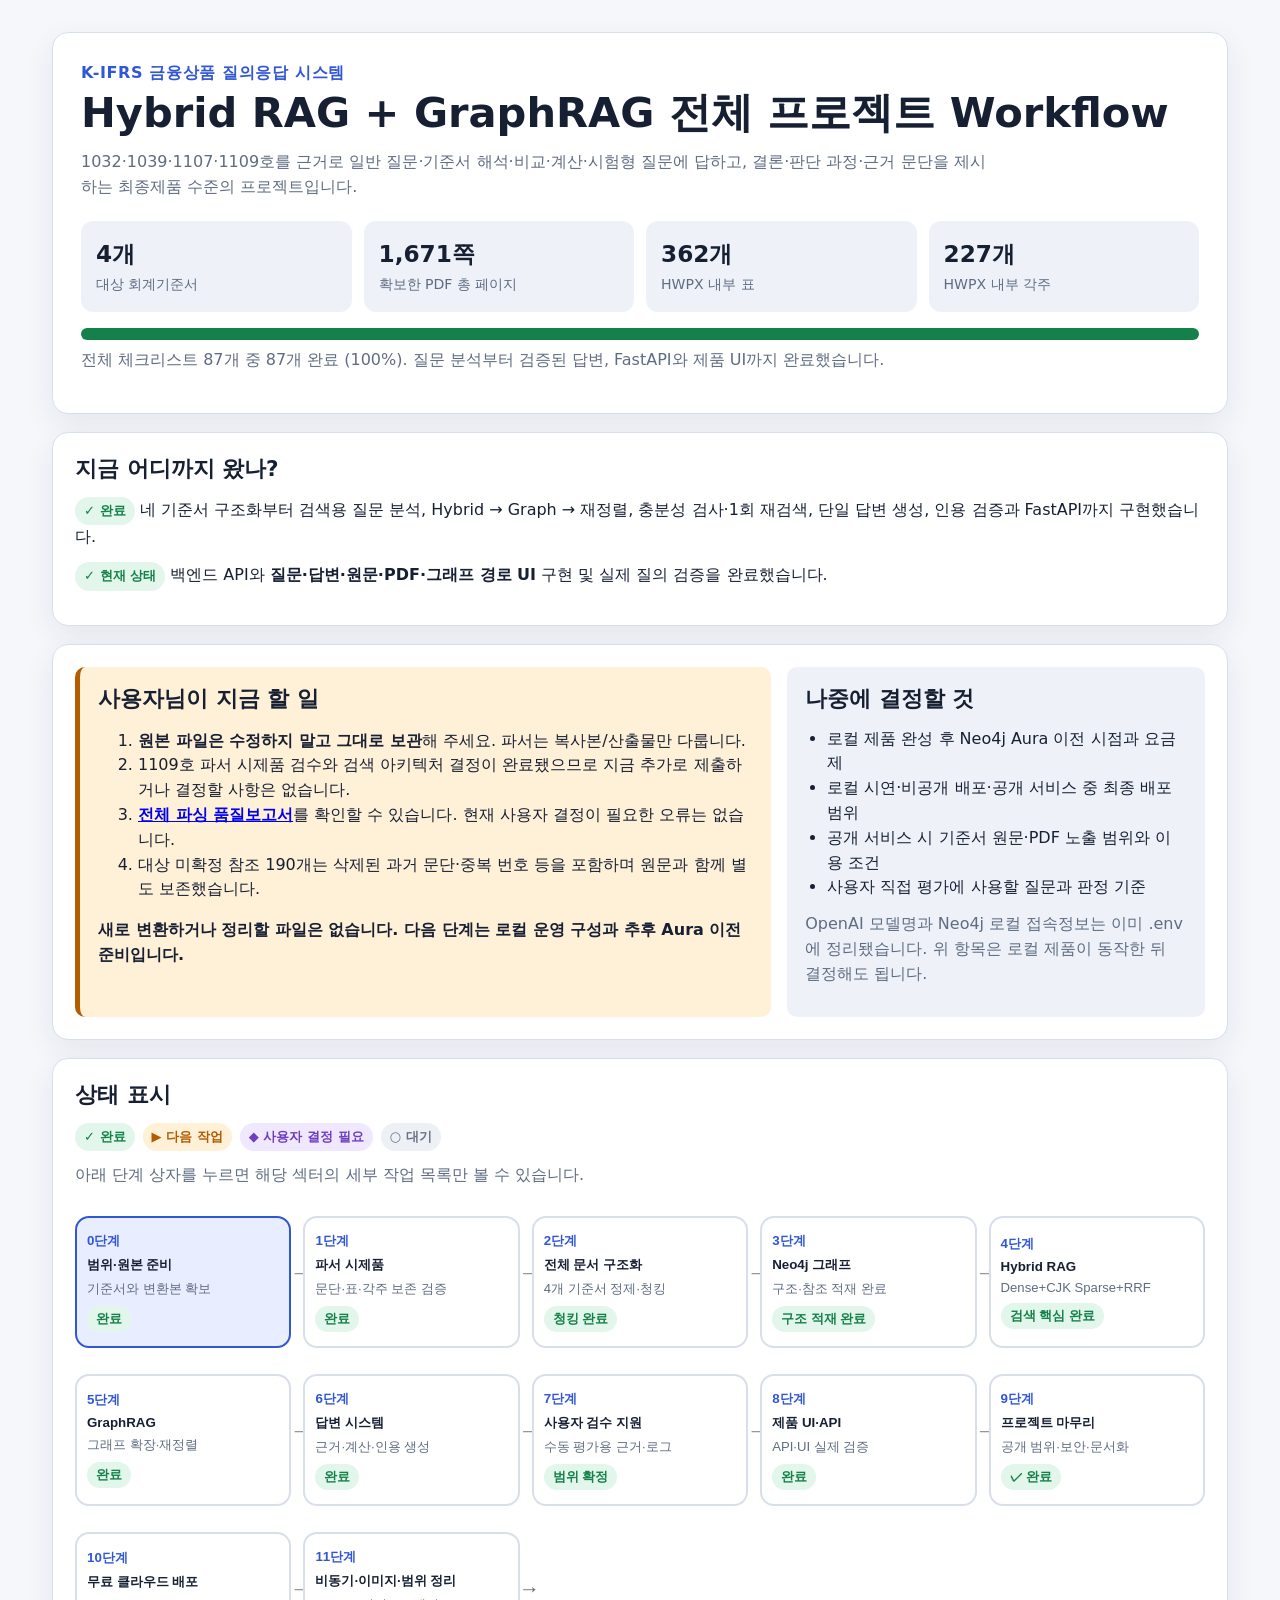
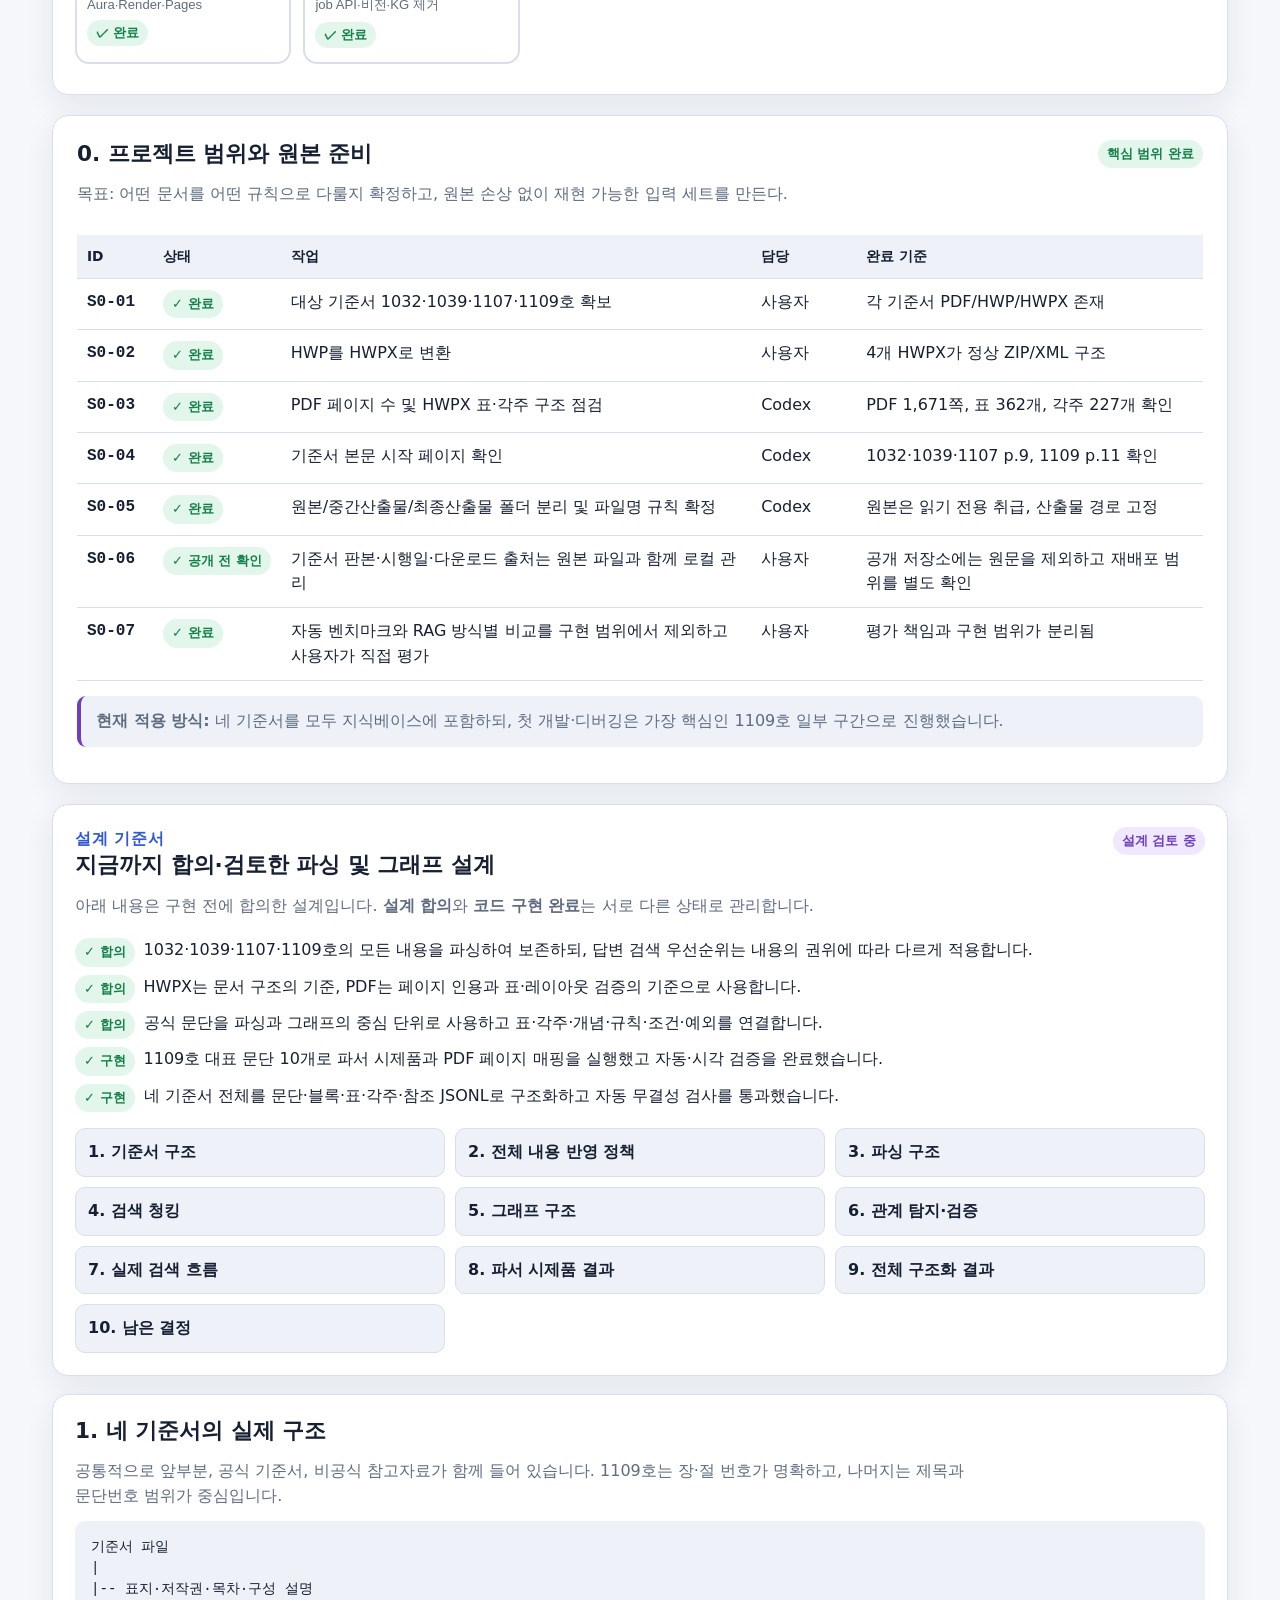
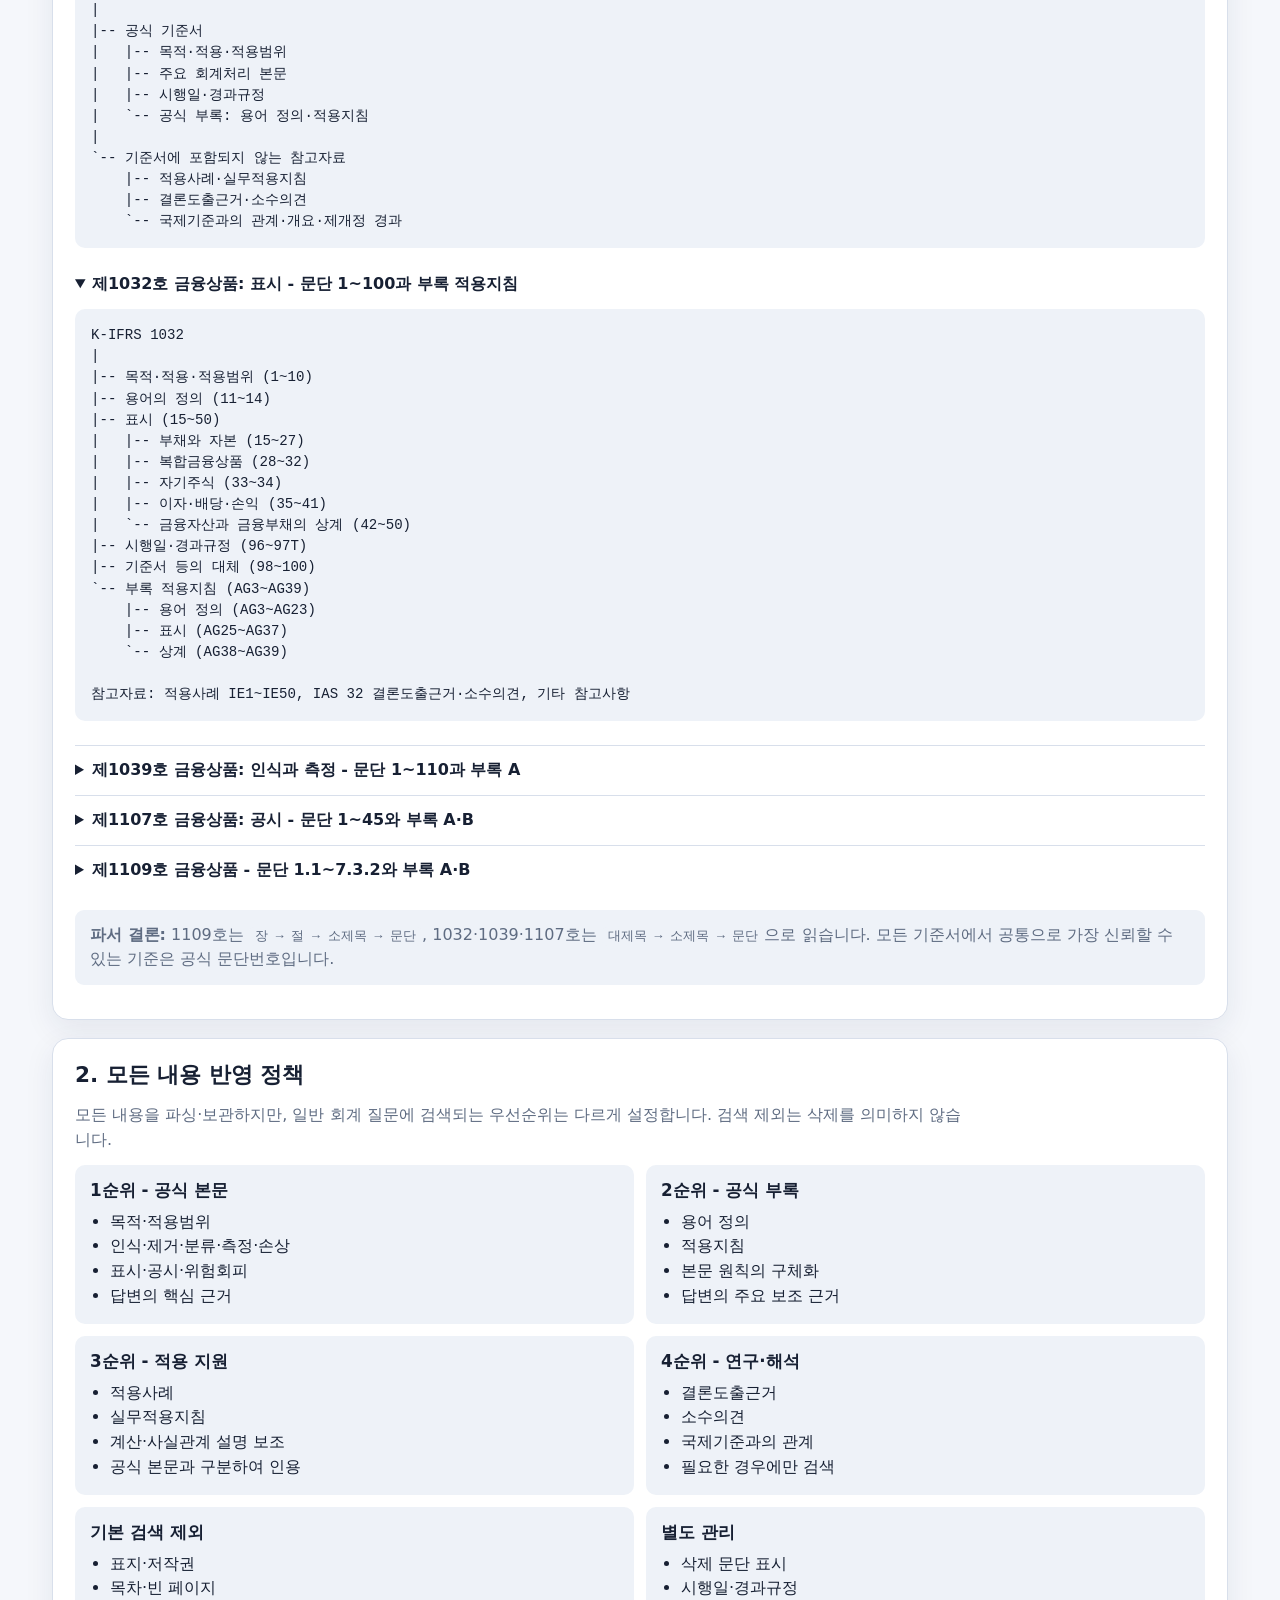
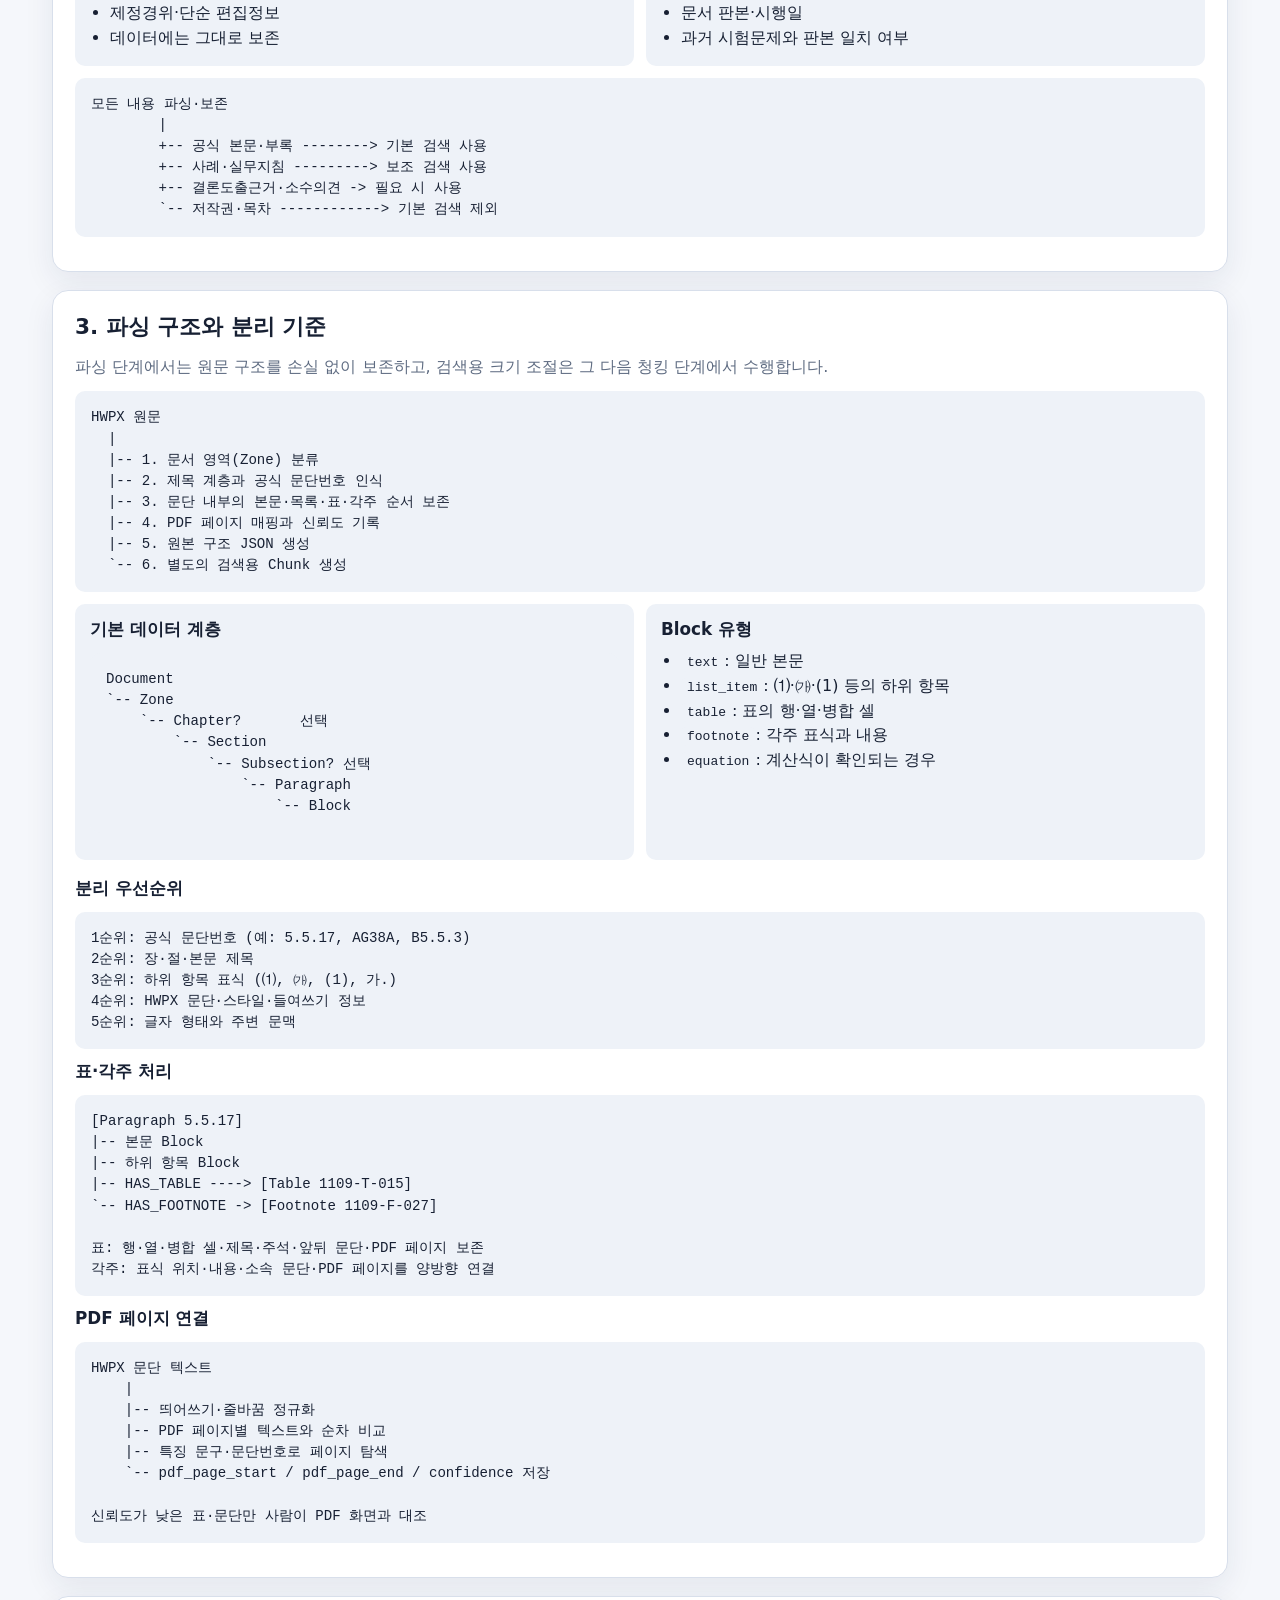
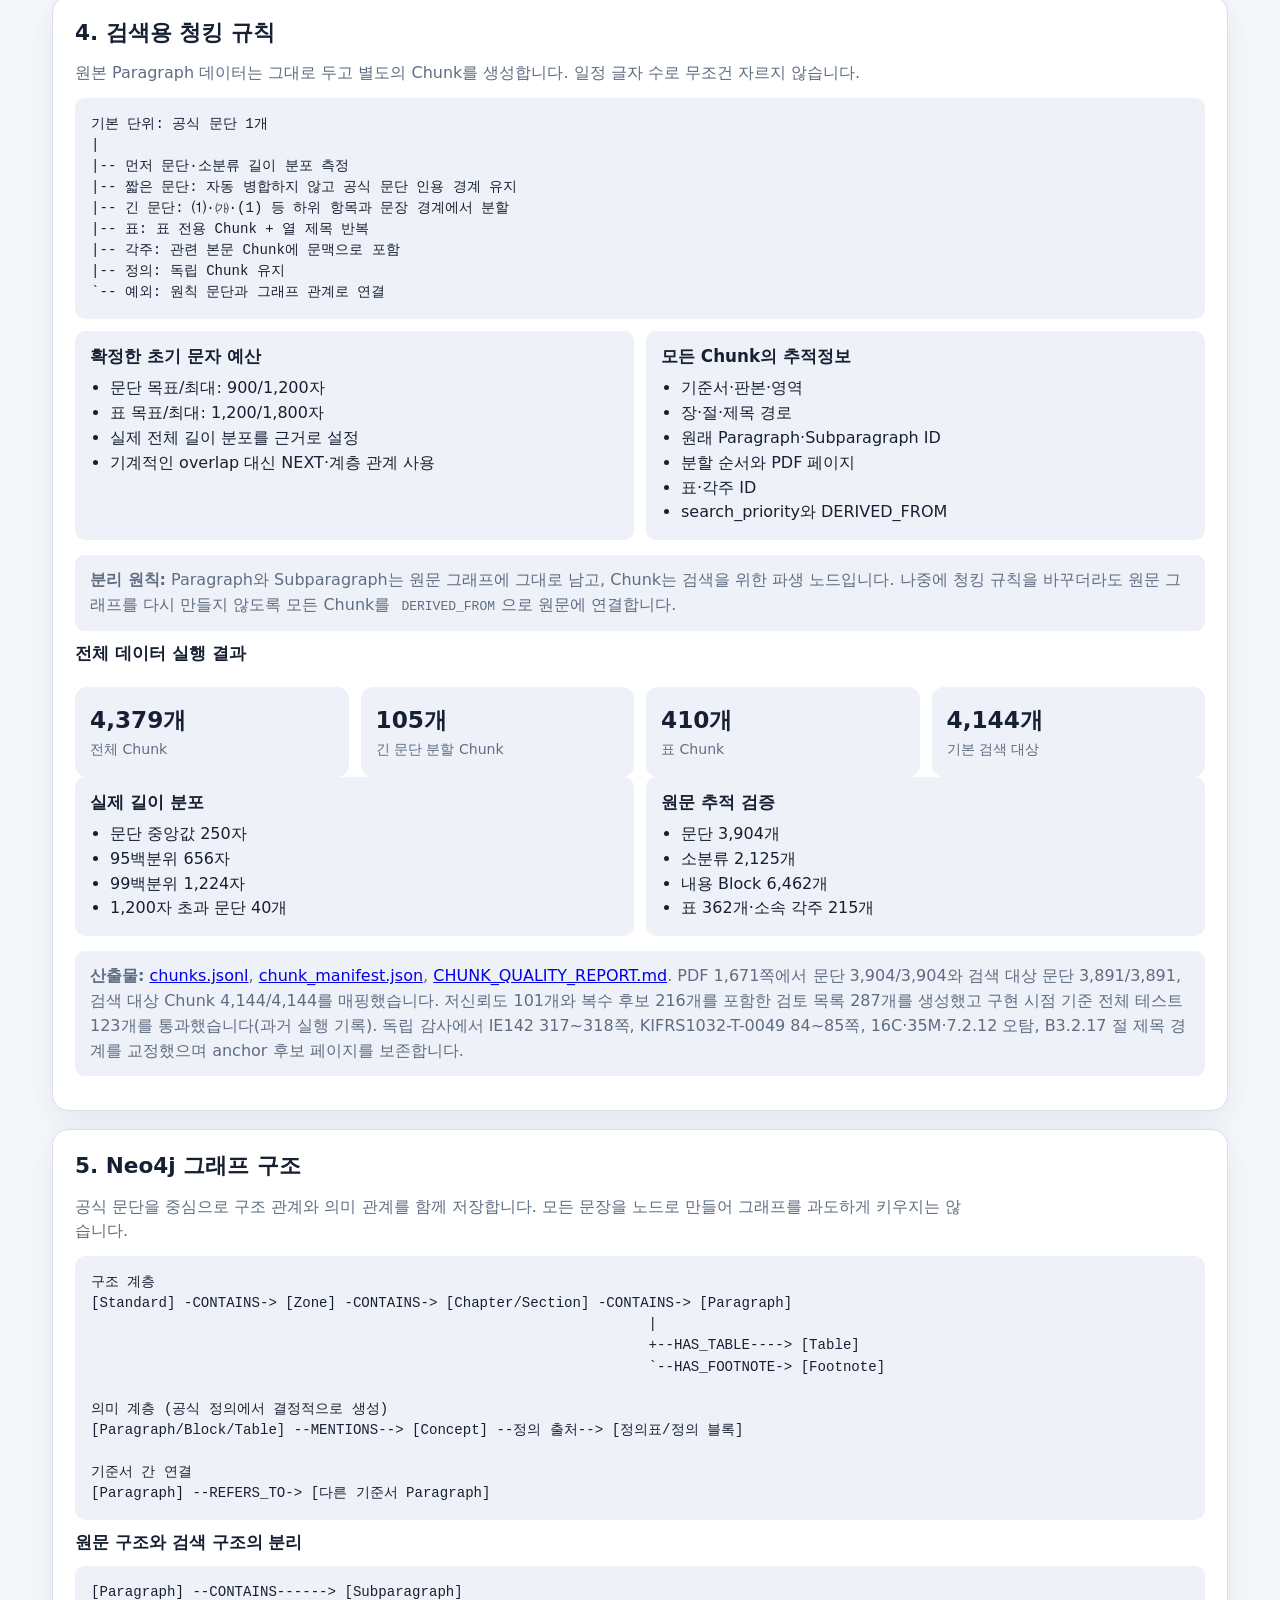
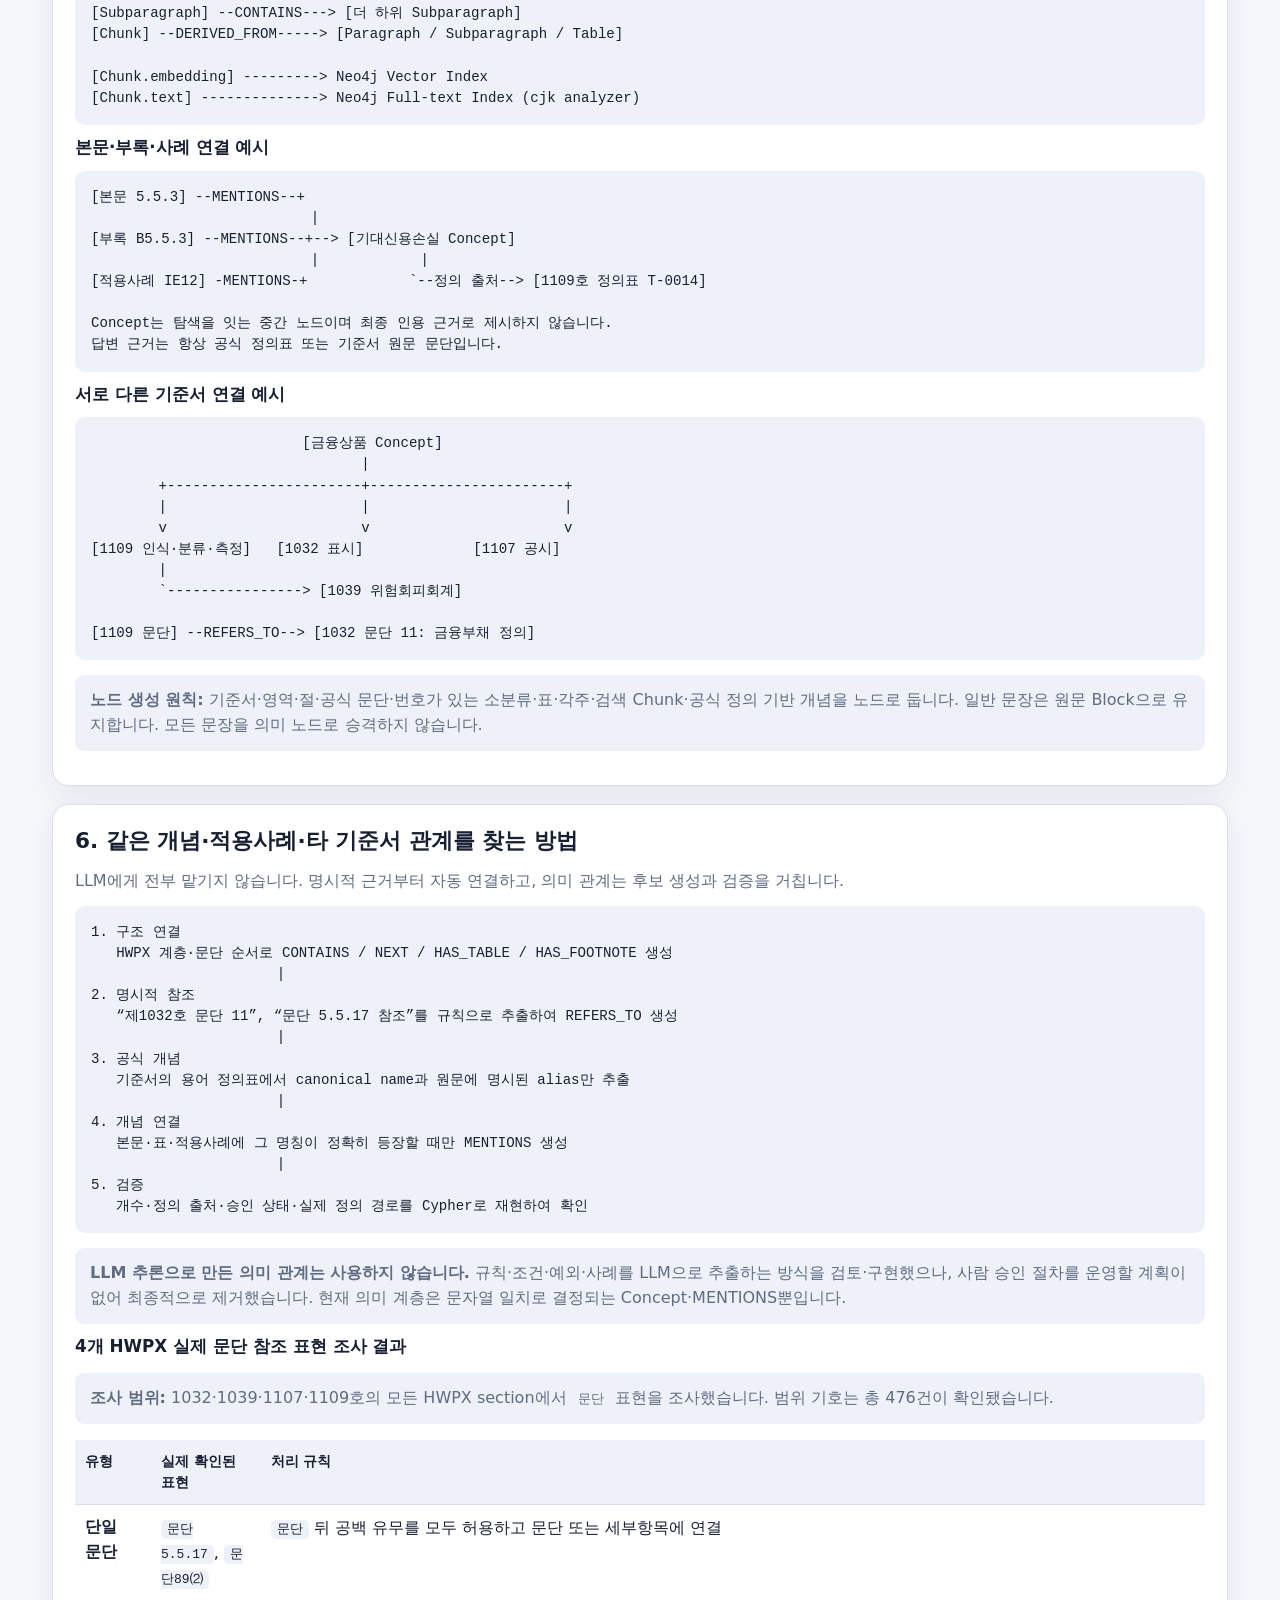
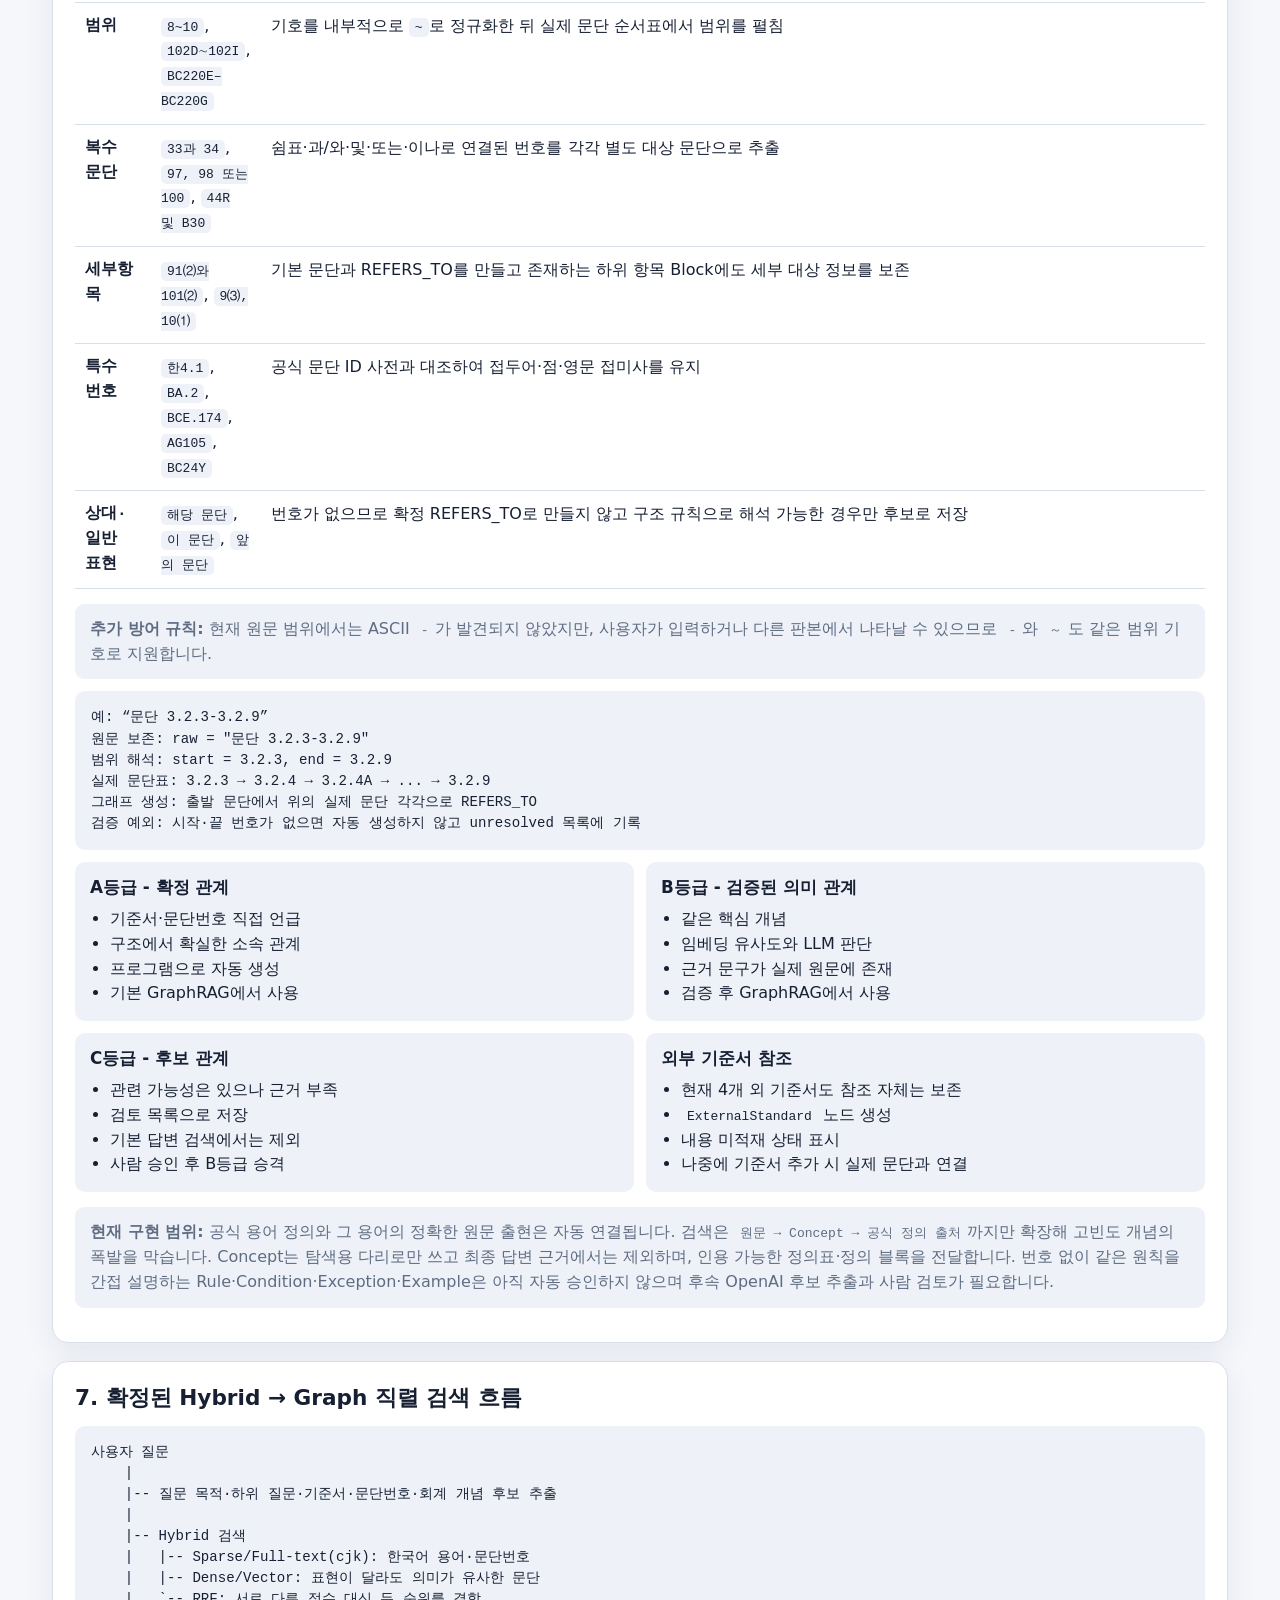
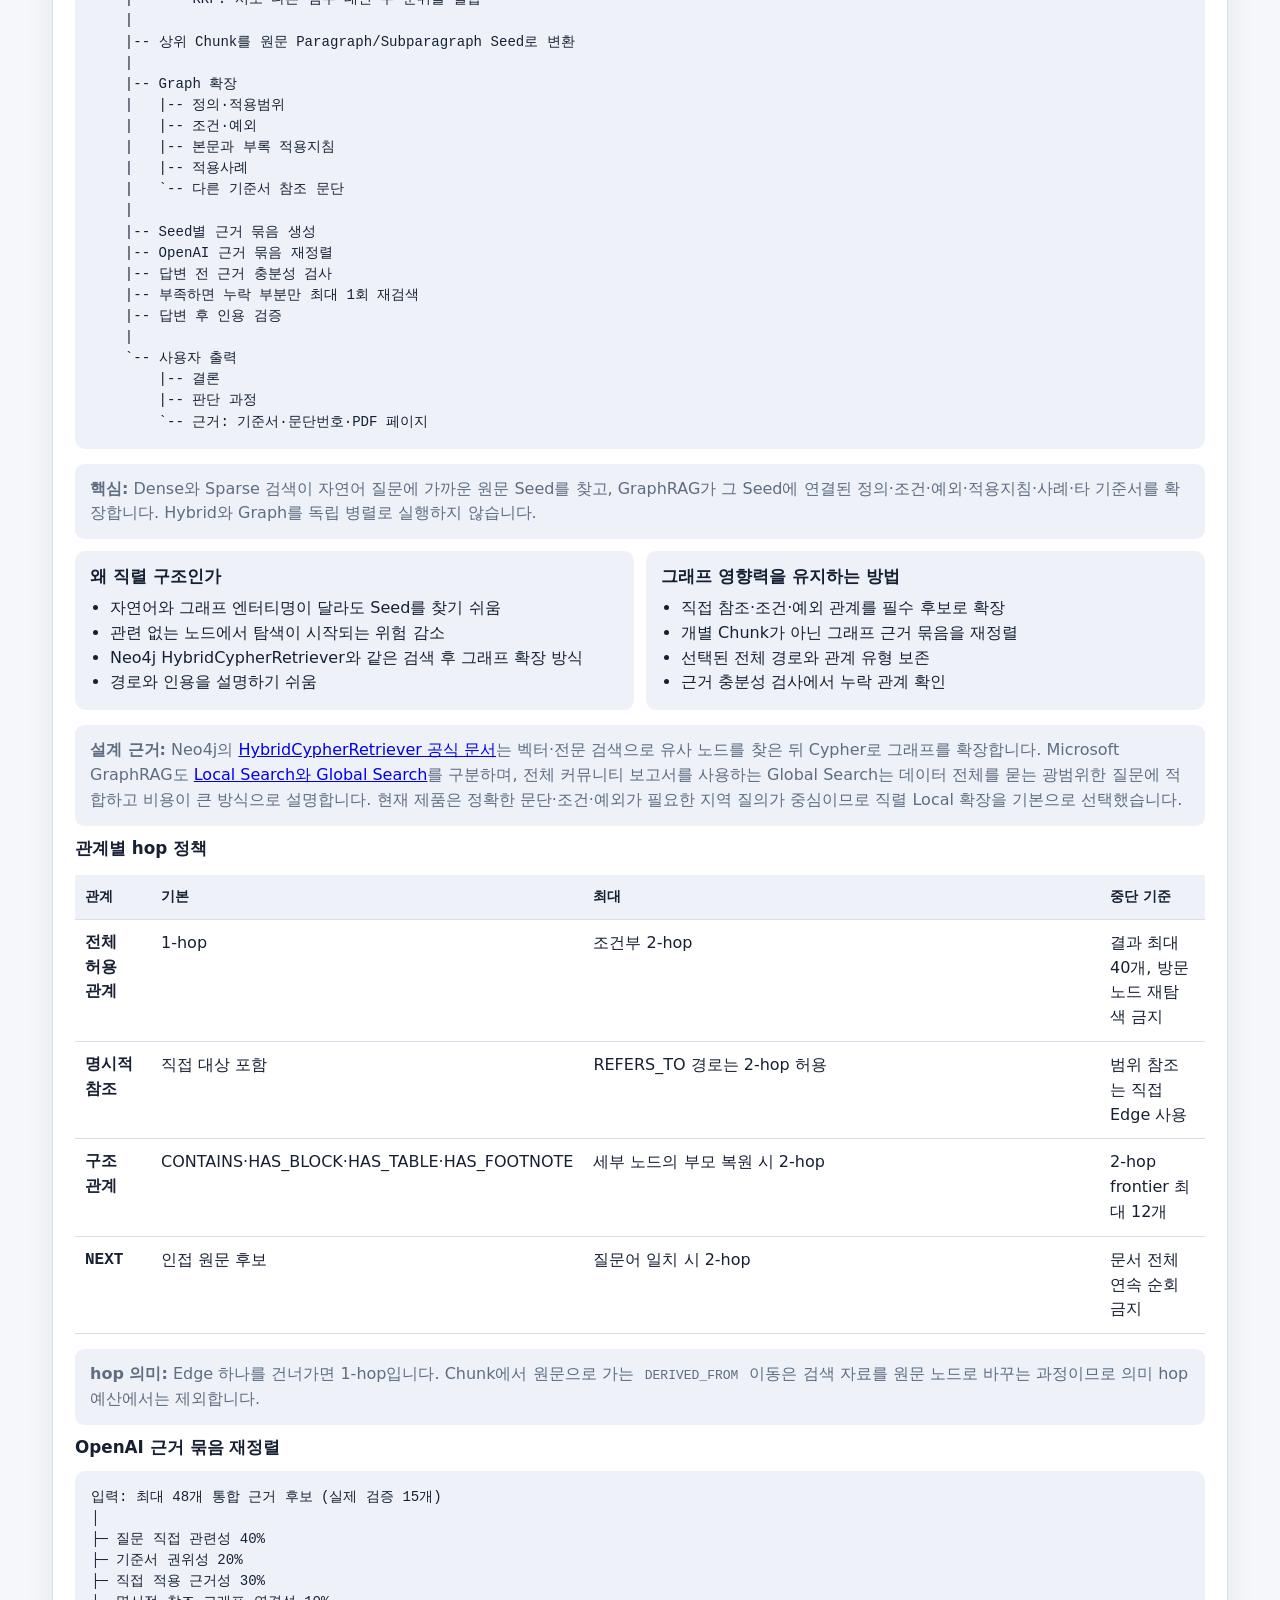
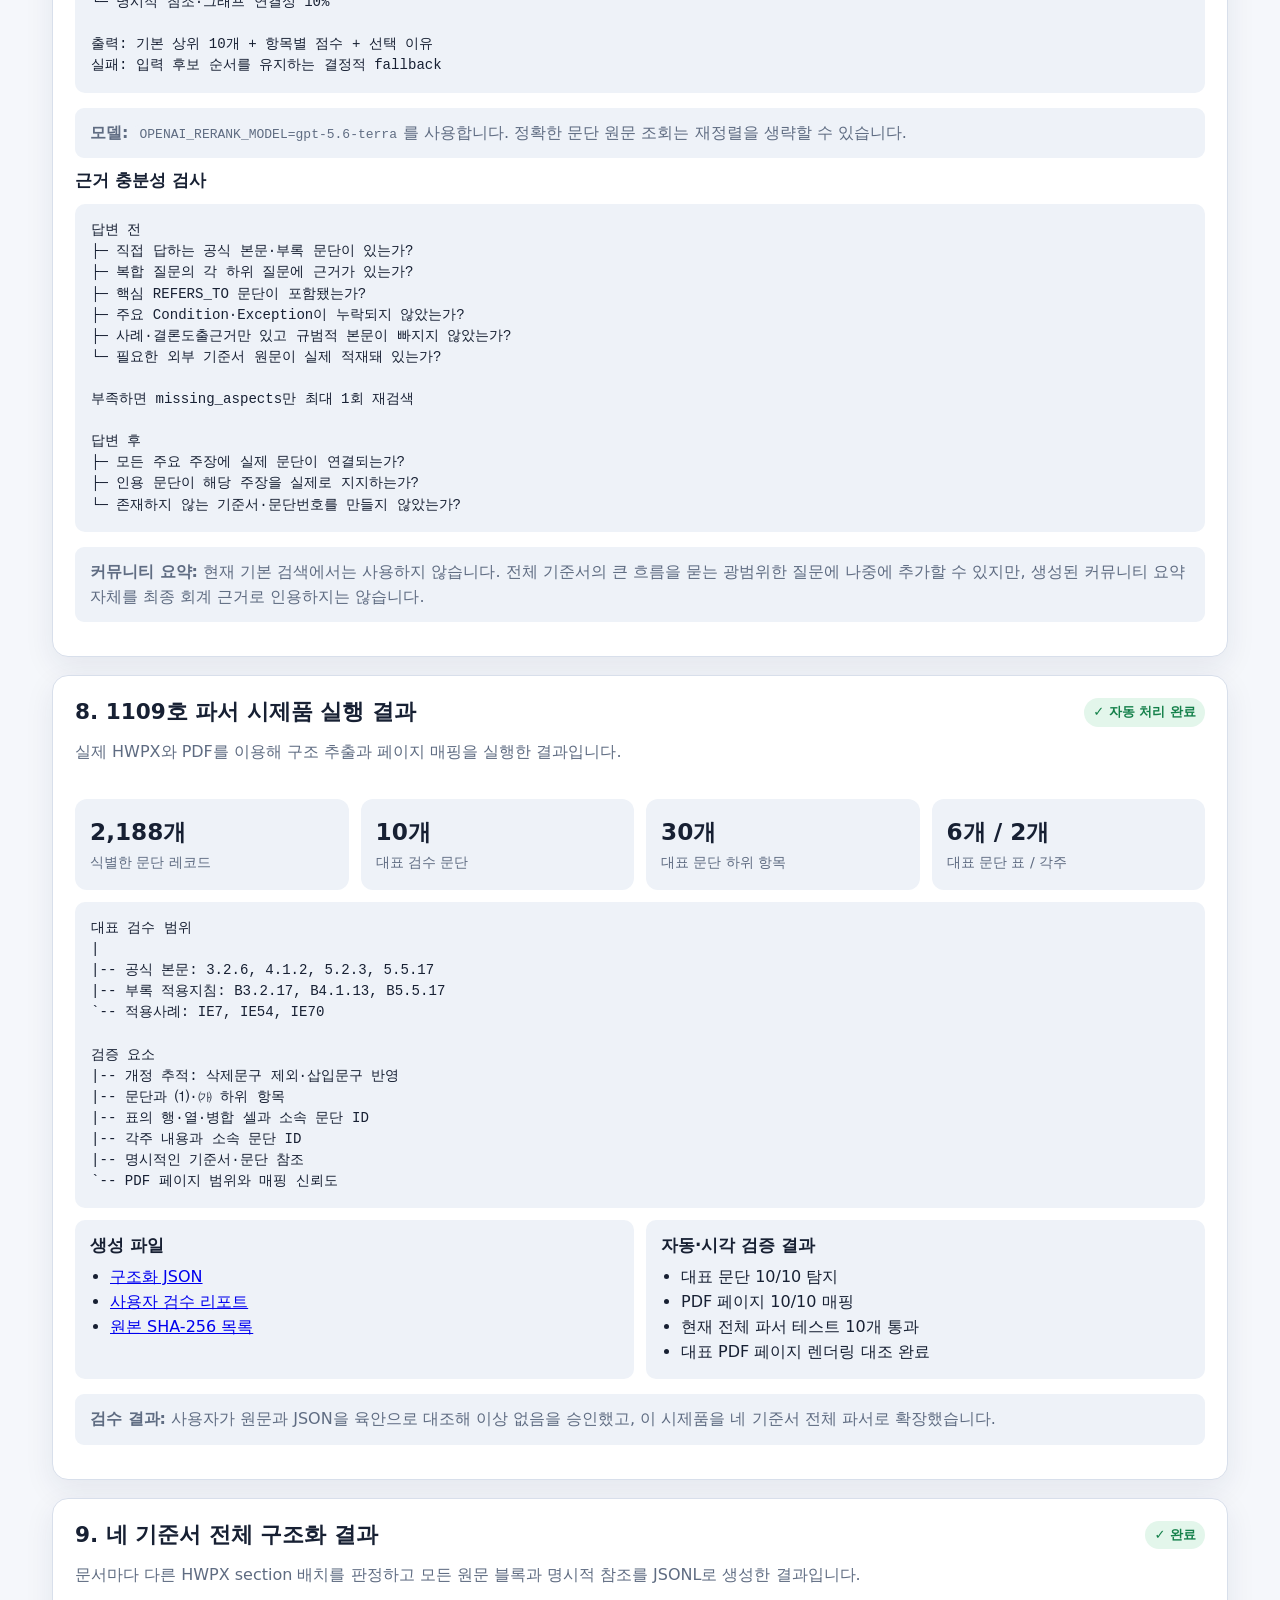
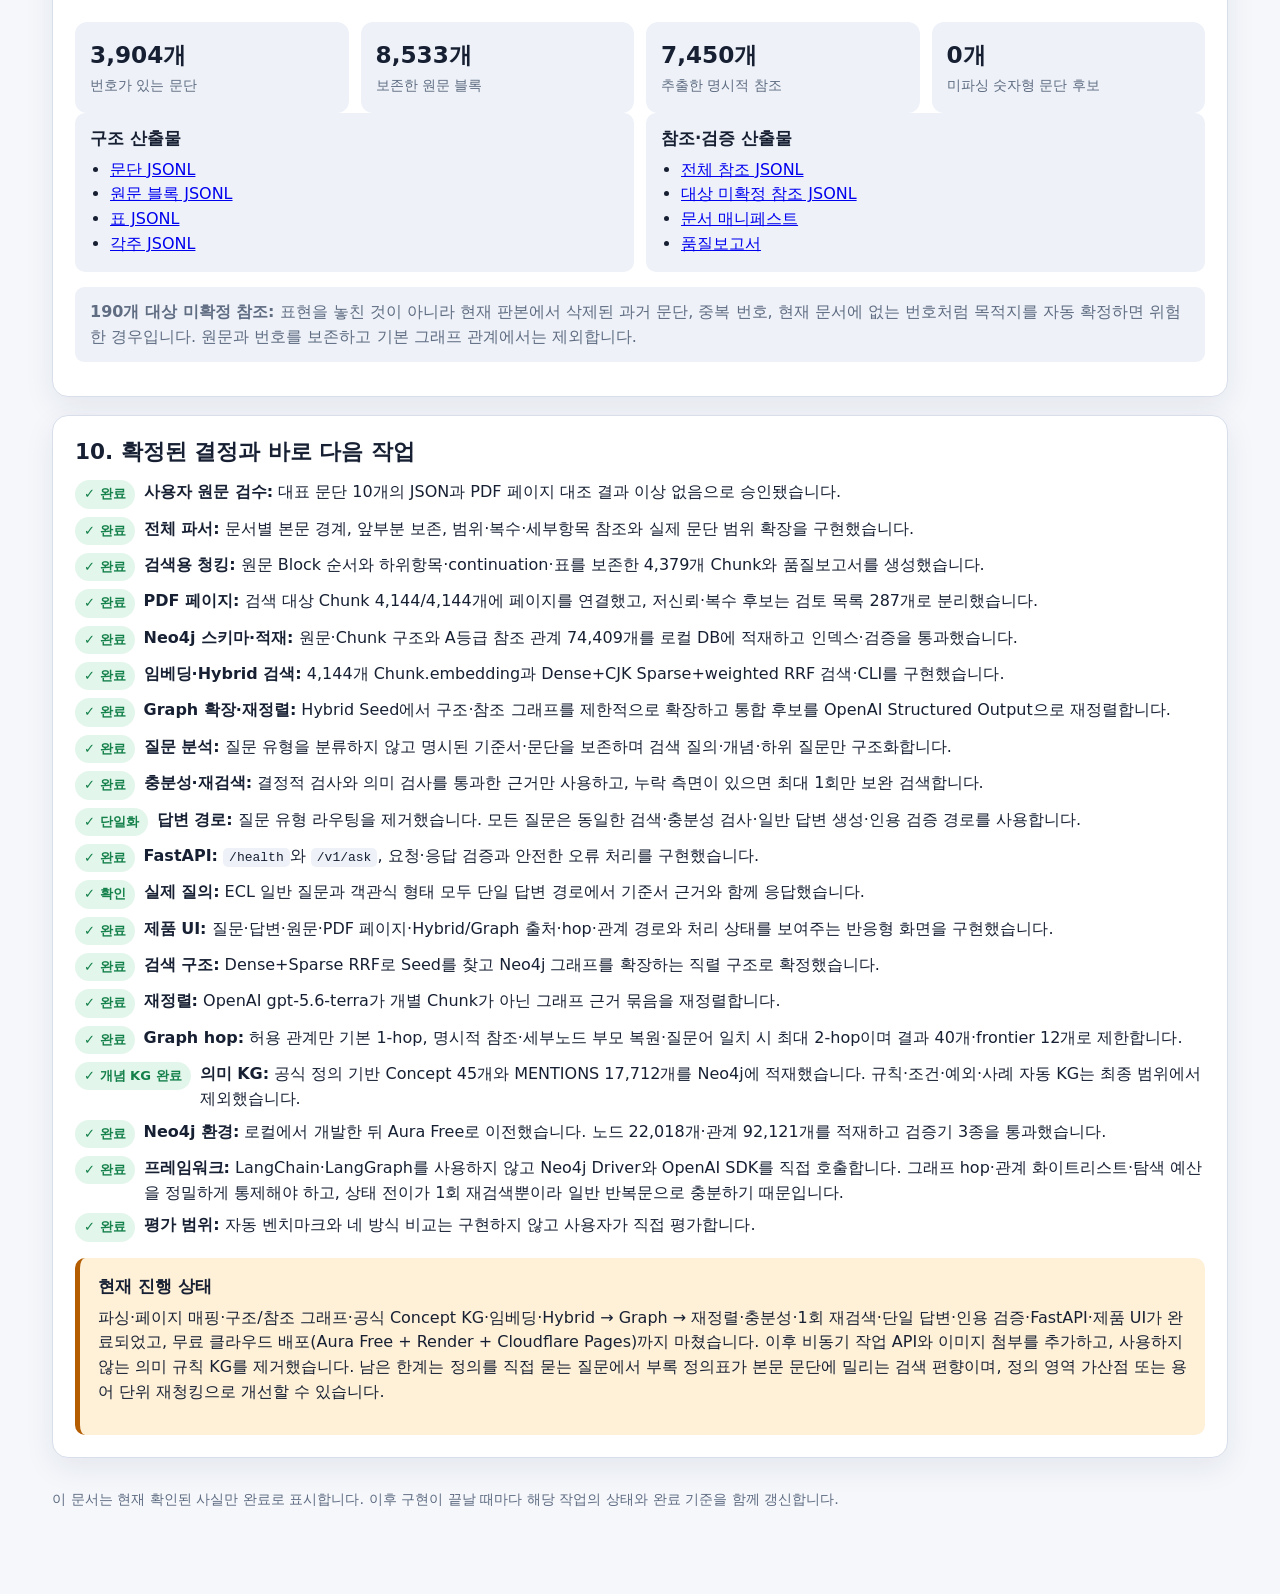
==== commit 1f0da7e5: "Correct documentation to match the implemented system - Remove the LangChain/langchain-neo4j entry f" ====
--- a/PROJECT_WORKFLOW.html
+++ b/PROJECT_WORKFLOW.html
@@ -1,4 +1,4 @@
-<!doctype html>
+﻿<!doctype html>
 <html lang="ko">
 <head>
   <meta charset="utf-8">
@@ -200,7 +200,7 @@
     </div>
     <p class="sub">아래 단계 상자를 누르면 해당 섹터의 세부 작업 목록만 볼 수 있습니다.</p>
     <nav class="workflow" aria-label="프로젝트 단계">
-      <button class="phase-button" data-phase="0" aria-selected="true"><span class="phase-no">0단계</span><span class="phase-name">범위·원본 준비</span><span class="phase-note">기준서와 변환본 확보</span><span class="badge done phase-status">진행 중 일부 완료</span></button>
+      <button class="phase-button" data-phase="0" aria-selected="true"><span class="phase-no">0단계</span><span class="phase-name">범위·원본 준비</span><span class="phase-note">기준서와 변환본 확보</span><span class="badge done phase-status">완료</span></button>
       <button class="phase-button" data-phase="1" aria-selected="false"><span class="phase-no">1단계</span><span class="phase-name">파서 시제품</span><span class="phase-note">문단·표·각주 보존 검증</span><span class="badge done phase-status">완료</span></button>
       <button class="phase-button" data-phase="2" aria-selected="false"><span class="phase-no">2단계</span><span class="phase-name">전체 문서 구조화</span><span class="phase-note">4개 기준서 정제·청킹</span><span class="badge done phase-status">청킹 완료</span></button>
       <button class="phase-button" data-phase="3" aria-selected="false"><span class="phase-no">3단계</span><span class="phase-name">Neo4j 그래프</span><span class="phase-note">구조·참조 적재 완료</span><span class="badge done phase-status">구조 적재 완료</span></button>
@@ -210,7 +210,8 @@
       <button class="phase-button" data-phase="7" aria-selected="false"><span class="phase-no">7단계</span><span class="phase-name">사용자 검수 지원</span><span class="phase-note">수동 평가용 근거·로그</span><span class="badge done phase-status">범위 확정</span></button>
       <button class="phase-button" data-phase="8" aria-selected="false"><span class="phase-no">8단계</span><span class="phase-name">제품 UI·API</span><span class="phase-note">API·UI 실제 검증</span><span class="badge done phase-status">완료</span></button>
       <button class="phase-button" data-phase="9" aria-selected="false"><span class="phase-no">9단계</span><span class="phase-name">프로젝트 마무리</span><span class="phase-note">공개 범위·보안·문서화</span><span class="badge done phase-status">✓ 완료</span></button>
-      <button class="phase-button" data-phase="10" aria-selected="false"><span class="phase-no">10단계</span><span class="phase-name">무료 클라우드 배포</span><span class="phase-note">Aura·HF Spaces·Pages</span><span class="badge next phase-status">▶ 진행 중</span></button>
+      <button class="phase-button" data-phase="10" aria-selected="false"><span class="phase-no">10단계</span><span class="phase-name">무료 클라우드 배포</span><span class="phase-note">Aura·Render·Pages</span><span class="badge done phase-status">✓ 완료</span></button>
+      <button class="phase-button" data-phase="11" aria-selected="false"><span class="phase-no">11단계</span><span class="phase-name">비동기·이미지·범위 정리</span><span class="phase-note">job API·비전·KG 제거</span><span class="badge done phase-status">✓ 완료</span></button>
     </nav>
   </section>
 
@@ -253,7 +254,7 @@
         <tr><td>S2-04</td><td><span class="badge done">✓ 완료</span></td><td>표를 행 경계에서 최대 1,800자로 분할하고 가능한 경우 첫 행을 반복하며 설명 문단에 연결</td><td>Codex</td><td>362개 표에서 410개 표 Chunk 생성</td></tr>
         <tr><td>S2-05</td><td><span class="badge done">✓ 완료</span></td><td>단일·범위·복수·세부항목·타 기준서 참조 추출. 공백 유무, ~·∼·–·-·～, 쉼표, 과/와, 및, 또는, 이나와 한·BA·BCE 등 번호형식 지원</td><td>Codex</td><td>7,450개 참조의 원문, 시작·끝 번호, 실제 대상 ID와 미해결 상태 저장</td></tr>
         <tr><td>S2-06</td><td><span class="badge done">✓ 완료</span></td><td>Chunk ID, 기준서, 영역, 계층, 원문 Paragraph/Subparagraph/Block, 표·각주, 판본 해시, 검색 우선순위와 PDF 페이지 메타데이터 부여</td><td>Codex</td><td>모든 Chunk의 원문 ID 역추적 성공, 검색 대상 4,144/4,144개 페이지 보유</td></tr>
-        <tr><td>S2-07</td><td><span class="badge done">✓ 완료</span></td><td>중복·빈 Chunk·길이 제한·원문 Paragraph/Subparagraph/continuation/Table/Footnote 누락 자동 품질검사</td><td>Codex</td><td>품질보고서 생성, 독립 검증과 현재 전체 테스트 123개 통과</td></tr>
+        <tr><td>S2-07</td><td><span class="badge done">✓ 완료</span></td><td>중복·빈 Chunk·길이 제한·원문 Paragraph/Subparagraph/continuation/Table/Footnote 누락 자동 품질검사</td><td>Codex</td><td>품질보고서 생성, 독립 검증과 구현 시점 기준 전체 테스트 123개 통과(과거 실행 기록)</td></tr>
         <tr><td>S2-08</td><td><span class="badge done">✓ 완료</span></td><td>고정 샘플 및 실제 발견 참조표현 회귀 테스트</td><td>Codex</td><td>10개 자동 테스트 통과, 숫자형 문단 표현 미파싱 후보 0개</td></tr>
         <tr><td>S2-09</td><td><span class="badge done">✓ 완료</span></td><td>전체 Chunk의 PDF 페이지 매핑과 저신뢰·복수 후보 검토 목록 생성</td><td>Codex</td><td>문단 3,904/3,904, 검색 대상 문단 3,891/3,891, 검색 대상 Chunk 4,144/4,144 페이지 매핑</td></tr>
       </tbody></table></div>
@@ -286,7 +287,7 @@
         <tr><td>S4-06</td><td><span class="badge done">✓ 선택 사항</span></td><td>정확한 기준서·문단번호 직접 조회 최적화</td><td>향후 선택</td><td>현재 Hybrid 경로로도 답변 가능하므로 필수 범위에서 제외</td></tr>
         <tr><td>S4-07</td><td><span class="badge done">✓ 범위 제외</span></td><td>검색 로그와 비용·지연시간 측정</td><td>향후 운영</td><td>로컬 포트폴리오 범위에는 포함하지 않음</td></tr>
       </tbody></table></div>
-      <p class="note"><strong>구현 산출물:</strong> <code>config/embedding.json</code>, <code>config/retrieval.yaml</code>, <code>src/accounting_rag/retrieval/embeddings.py</code>, <code>src/accounting_rag/retrieval/hybrid.py</code>, <code>scripts/build_embeddings.py</code>, <code>scripts/load_embeddings_neo4j.py</code>, <code>scripts/validate_embeddings.py</code>, <code>scripts/query_hybrid.py</code>. 임베딩 cache·manifest·report를 생성했고 현재 전체 테스트 123개를 통과했습니다.</p>
+      <p class="note"><strong>구현 산출물:</strong> <code>config/embedding.json</code>, <code>config/retrieval.yaml</code>, <code>src/accounting_rag/retrieval/embeddings.py</code>, <code>src/accounting_rag/retrieval/hybrid.py</code>, <code>scripts/build_embeddings.py</code>, <code>scripts/load_embeddings_neo4j.py</code>, <code>scripts/validate_embeddings.py</code>, <code>scripts/query_hybrid.py</code>. 임베딩 cache·manifest·report를 생성했고 구현 시점 기준 전체 테스트 123개를 통과했습니다(과거 실행 기록).</p>
     </section>
 
     <section class="phase-detail hidden" data-detail="5">
@@ -355,20 +356,32 @@
     </section>
 
     <section class="phase-detail hidden" data-detail="10">
-      <div class="phase-header"><div><h2>10. 무료 클라우드 배포</h2><p class="goal">목표: 로컬 완성본을 무료 구성(Neo4j Aura Free + Hugging Face Spaces + Cloudflare Pages)으로 공개한다. 상세 절차는 <code>DEPLOYMENT.md</code> 참고.</p></div><span class="badge next">▶ 진행 중</span></div>
-      <div class="table-wrap"><table><thead><tr><th>ID</th><th>상태</th><th>작업</th><th>담당</th><th>완료 기준</th></tr></thead><tbody>
-        <tr><td>S10-01</td><td><span class="badge done">✓ 완료</span></td><td>배포 구성 확정: DB=Aura Free, 백엔드=HF Spaces(Docker), 프론트=Cloudflare Pages</td><td>사용자</td><td>모두 무료·카드 불필요. 30일 삭제 리스크 감수 합의</td></tr>
+      <div class="phase-header"><div><h2>10. 무료 클라우드 배포</h2><p class="goal">목표: 로컬 완성본을 무료 구성(Neo4j Aura Free + Render + Cloudflare Pages)으로 공개한다.</p></div><span class="badge done">✓ 완료</span></div>
+      <div class="table-wrap"><table><thead><tr><th>ID</th><th>상태</th><th>작업</th><th>담당</th><th>완료 기준</th></tr></thead><tbody>
+        <tr><td>S10-01</td><td><span class="badge done">✓ 완료</span></td><td>배포 구성 확정: DB=Aura Free, 백엔드=Render 무료 웹 서비스(Docker), 프론트=Cloudflare Pages</td><td>사용자</td><td>전 계층 무료. Hugging Face Spaces는 Docker Space 유료화로 제외</td></tr>
         <tr><td>S10-02</td><td><span class="badge done">✓ 완료</span></td><td>백엔드 CORS 허용 목록(<code>CORS_ALLOW_ORIGINS</code>)과 IP당 시간당 요청 제한(<code>ASK_RATE_LIMIT_PER_HOUR</code>) 추가</td><td>Claude</td><td>환경변수 미설정 시 로컬 동작 불변. 스모크 테스트 통과</td></tr>
         <tr><td>S10-03</td><td><span class="badge done">✓ 완료</span></td><td>프론트 API 주소를 <code>static/config.js</code>로 분리</td><td>Claude</td><td>apiBase 빈 값이면 기존 same-origin 동작 유지</td></tr>
-        <tr><td>S10-04</td><td><span class="badge done">✓ 완료</span></td><td>HF Spaces용 <code>Dockerfile</code>과 README 메타데이터 작성</td><td>Claude</td><td>포트 7860, 환경변수는 HF Secrets 주입</td></tr>
+        <tr><td>S10-04</td><td><span class="badge done">✓ 완료</span></td><td><code>Dockerfile</code> 작성(Render <code>PORT</code> 환경변수 대응)</td><td>Claude</td><td>미설정 시 7860 기본값 사용</td></tr>
         <tr><td>S10-05</td><td><span class="badge done">✓ 완료</span></td><td><code>scripts/build_frontend_dist.py</code>로 Pages 업로드 번들 생성 자동화</td><td>Claude</td><td><code>deploy/frontend_dist/</code> 생성, 백엔드 주소 주입</td></tr>
-        <tr><td>S10-06</td><td><span class="badge done">✓ 완료</span></td><td><code>DEPLOYMENT.md</code> 배포 가이드 작성</td><td>Claude</td><td>계정 준비부터 확인까지 단계별 문서화</td></tr>
-        <tr><td>S10-07</td><td><span class="badge pending">○ 대기</span></td><td>Neo4j Aura Free 인스턴스 생성 및 데이터 적재</td><td>사용자+Claude</td><td>적재 후 <code>validate_neo4j.py</code>·<code>validate_embeddings.py</code> 통과</td></tr>
-        <tr><td>S10-08</td><td><span class="badge pending">○ 대기</span></td><td>HF Space 생성, Secrets 등록, 코드 푸시</td><td>사용자+Claude</td><td><code>/health</code> 200 응답</td></tr>
-        <tr><td>S10-09</td><td><span class="badge pending">○ 대기</span></td><td>Cloudflare Pages 번들 업로드와 CORS origin 등록</td><td>사용자+Claude</td><td>공개 주소에서 실제 질의 응답 확인</td></tr>
-        <tr><td>S10-10</td><td><span class="badge pending">○ 대기</span></td><td>GitHub 포트폴리오 저장소(공개, RAG 구현만·웹 UI 제외) 생성·푸시</td><td>사용자+Claude</td><td>원본·파생 데이터·<code>.env</code> 미포함 확인</td></tr>
-      </tbody></table></div>
-      <p class="note"><strong>보안·비용 방침:</strong> OpenAI 키와 Neo4j 비밀번호는 HF Secrets에만 두고 저장소에는 포함하지 않습니다. 공개 API에는 IP당 시간당 10회 제한을 적용합니다. Aura Free는 3일 미사용 시 일시정지되며 로컬 데이터가 원본이므로 언제든 재적재로 복구합니다.</p>
+        <tr><td>S10-06</td><td><span class="badge done">✓ 완료</span></td><td>Neo4j Aura Free 인스턴스 생성 및 전체 데이터 적재</td><td>사용자+Claude</td><td>노드 22,018·관계 92,121 적재, 검증기 3종 통과, 두 인덱스 ONLINE</td></tr>
+        <tr><td>S10-07</td><td><span class="badge done">✓ 완료</span></td><td>Render 웹 서비스 생성, 환경변수 주입, 자동 배포 연결</td><td>사용자+Claude</td><td><code>/health</code> 200, 실제 질의 <code>answered</code> 확인</td></tr>
+        <tr><td>S10-08</td><td><span class="badge done">✓ 완료</span></td><td>Cloudflare Pages 번들 업로드와 CORS origin 등록</td><td>사용자+Claude</td><td>공개 주소에서 종단 질의 응답 확인, preflight 200</td></tr>
+        <tr><td>S10-09</td><td><span class="badge done">✓ 완료</span></td><td>GitHub 포트폴리오 저장소(공개, RAG 구현만·웹 UI 제외) 생성·푸시</td><td>사용자+Claude</td><td>원본·파생 데이터·<code>.env</code> 미포함 확인</td></tr>
+      </tbody></table></div>
+      <p class="note"><strong>보안·비용 방침:</strong> OpenAI 키와 Neo4j 비밀번호는 배포 플랫폼의 시크릿에만 두고 저장소에는 포함하지 않습니다. 공개 API에는 IP당 시간당 10회 제한을 적용합니다. Aura Free는 3일 미사용 시 일시정지되며 로컬 데이터가 원본이므로 언제든 재적재로 복구합니다. Render 무료 플랜은 15분 유휴 시 슬립하여 첫 요청이 지연될 수 있습니다.</p>
+    </section>
+
+    <section class="phase-detail hidden" data-detail="11">
+      <div class="phase-header"><div><h2>11. 비동기 답변·이미지 첨부와 범위 정리</h2><p class="goal">목표: 긴 응답 시간에도 결과를 잃지 않게 하고, 이미지 질문을 지원하며, 사용하지 않는 의미 KG를 제거한다.</p></div><span class="badge done">✓ 완료</span></div>
+      <div class="table-wrap"><table><thead><tr><th>ID</th><th>상태</th><th>작업</th><th>담당</th><th>완료 기준</th></tr></thead><tbody>
+        <tr><td>S11-01</td><td><span class="badge done">✓ 완료</span></td><td>비동기 작업 API: <code>POST /v1/jobs</code>, <code>GET /v1/jobs/{id}</code>, <code>DELETE /v1/jobs/{id}</code></td><td>Codex</td><td>202 즉시 반환, pending→complete 폴링, 10분 TTL 자동 정리</td></tr>
+        <tr><td>S11-02</td><td><span class="badge done">✓ 완료</span></td><td>답변 대기 중 새로고침해도 폴링 재개</td><td>Codex</td><td>sessionStorage에 진행 중 job 보관</td></tr>
+        <tr><td>S11-03</td><td><span class="badge done">✓ 완료</span></td><td>이미지 첨부(선택·드래그앤드롭·붙여넣기)와 비전 모델 텍스트 추출</td><td>Codex</td><td>최대 4장·장당 5MB, 서버에서 base64·크기 재검증, 저장하지 않음</td></tr>
+        <tr><td>S11-04</td><td><span class="badge done">✓ 완료</span></td><td>ChatGPT 형태 UI와 대화 기록 사이드바</td><td>Codex</td><td>기록은 브라우저 localStorage에만 저장(최대 30개, 텍스트만)</td></tr>
+        <tr><td>S11-05</td><td><span class="badge done">✓ 완료</span></td><td>의미 규칙 KG(Rule·Condition·Exception·Example) 구현 후 제거</td><td>Claude</td><td>후보를 생성·승인한 적이 없어 검색 영향 없음. 스키마 정의까지 삭제</td></tr>
+        <tr><td>S11-06</td><td><span class="badge done">✓ 완료</span></td><td>문서의 사실 오류 정정(LangChain 기술스택 오기, 과거 테스트 수치, 배포 플랫폼)</td><td>Claude</td><td>코드와 문서 일치 확인</td></tr>
+      </tbody></table></div>
+      <p class="note"><strong>알려진 한계:</strong> 부록 정의표가 여러 용어를 한 Chunk에 담고 있어 "○○의 정의"류 질문에서 정의표가 본문·결론도출근거에 밀릴 수 있습니다. 실측에서 유효이자율 정의 질문이 근거 부족으로 처리됐습니다. 정의 영역 가산점 또는 용어 단위 재청킹으로 개선 가능합니다.</p>
     </section>
   </div>
 
@@ -619,7 +632,7 @@
       <div class="rule-box"><h3>실제 길이 분포</h3><ul><li>문단 중앙값 250자</li><li>95백분위 656자</li><li>99백분위 1,224자</li><li>1,200자 초과 문단 40개</li></ul></div>
       <div class="rule-box"><h3>원문 추적 검증</h3><ul><li>문단 3,904개</li><li>소분류 2,125개</li><li>내용 Block 6,462개</li><li>표 362개·소속 각주 215개</li></ul></div>
     </div>
-    <p class="note"><strong>산출물:</strong> <a href="data/chunks/chunks.jsonl">chunks.jsonl</a>, <a href="data/chunks/chunk_manifest.json">chunk_manifest.json</a>, <a href="data/chunks/CHUNK_QUALITY_REPORT.md">CHUNK_QUALITY_REPORT.md</a>. PDF 1,671쪽에서 문단 3,904/3,904와 검색 대상 문단 3,891/3,891, 검색 대상 Chunk 4,144/4,144를 매핑했습니다. 저신뢰도 101개와 복수 후보 216개를 포함한 검토 목록 287개를 생성했고 현재 전체 테스트 123개를 통과했습니다. 독립 감사에서 IE142 317~318쪽, KIFRS1032-T-0049 84~85쪽, 16C·35M·7.2.12 오탐, B3.2.17 절 제목 경계를 교정했으며 anchor 후보 페이지를 보존합니다.</p>
+    <p class="note"><strong>산출물:</strong> <a href="data/chunks/chunks.jsonl">chunks.jsonl</a>, <a href="data/chunks/chunk_manifest.json">chunk_manifest.json</a>, <a href="data/chunks/CHUNK_QUALITY_REPORT.md">CHUNK_QUALITY_REPORT.md</a>. PDF 1,671쪽에서 문단 3,904/3,904와 검색 대상 문단 3,891/3,891, 검색 대상 Chunk 4,144/4,144를 매핑했습니다. 저신뢰도 101개와 복수 후보 216개를 포함한 검토 목록 287개를 생성했고 구현 시점 기준 전체 테스트 123개를 통과했습니다(과거 실행 기록). 독립 감사에서 IE142 317~318쪽, KIFRS1032-T-0049 84~85쪽, 16C·35M·7.2.12 오탐, B3.2.17 절 제목 경계를 교정했으며 anchor 후보 페이지를 보존합니다.</p>
   </section>
 
   <section class="panel design-section" id="graph-model">
@@ -631,13 +644,8 @@
                                                                   +--HAS_TABLE----> [Table]
                                                                   `--HAS_FOOTNOTE-> [Footnote]
 
-의미 계층
-[Paragraph/Block/Table] --MENTIONS--> [Concept]
-[Paragraph] --ESTABLISHES---> [Rule]
-[Rule]      --HAS_CONDITION-> [Condition]
-[Rule]      --HAS_EXCEPTION-> [Exception]
-[Example]   --ILLUSTRATES---> [Rule]
-[Appendix Paragraph] --EXPLAINS-> [Body Paragraph]
+의미 계층 (공식 정의에서 결정적으로 생성)
+[Paragraph/Block/Table] --MENTIONS--> [Concept] --정의 출처--> [정의표/정의 블록]
 
 기준서 간 연결
 [Paragraph] --REFERS_TO-> [다른 기준서 Paragraph]</pre>
@@ -651,14 +659,14 @@
 [Chunk.text] --------------> Neo4j Full-text Index (cjk analyzer)</pre>
 
     <h3>본문·부록·사례 연결 예시</h3>
-    <pre class="ascii">[본문 5.5.3] -----ESTABLISHES----> [기대신용손실 인식 Rule]
-      |                                      ^
-      `--MENTIONS--> [기대신용손실 Concept]   |
-                         ^                    |
-                         |                    |
-[부록 B5.5.3] --MENTIONS-+--EXPLAINS----------+
-                                              |
-[적용사례 IE12] ------------ILLUSTRATES--------+</pre>
+    <pre class="ascii">[본문 5.5.3] --MENTIONS--+
+                          |
+[부록 B5.5.3] --MENTIONS--+--> [기대신용손실 Concept]
+                          |            |
+[적용사례 IE12] -MENTIONS-+            `--정의 출처--> [1109호 정의표 T-0014]
+
+Concept는 탐색을 잇는 중간 노드이며 최종 인용 근거로 제시하지 않습니다.
+답변 근거는 항상 공식 정의표 또는 기준서 원문 문단입니다.</pre>
 
     <h3>서로 다른 기준서 연결 예시</h3>
     <pre class="ascii">                         [금융상품 Concept]
@@ -672,7 +680,7 @@
 
 [1109 문단] --REFERS_TO--> [1032 문단 11: 금융부채 정의]</pre>
 
-    <p class="note"><strong>노드 생성 원칙:</strong> 기준서·영역·절·공식 문단·번호가 있는 소분류·표·각주·검색 Chunk·주요 개념·규칙·조건·예외·사례를 노드 후보로 둡니다. 일반 문장은 원문 Block으로 유지하고, 독립 참조 대상이거나 중요한 판단조건일 때만 의미 노드로 승격합니다.</p>
+    <p class="note"><strong>노드 생성 원칙:</strong> 기준서·영역·절·공식 문단·번호가 있는 소분류·표·각주·검색 Chunk·공식 정의 기반 개념을 노드로 둡니다. 일반 문장은 원문 Block으로 유지합니다. 모든 문장을 의미 노드로 승격하지 않습니다.</p>
   </section>
 
   <section class="panel design-section" id="relation-detection">
@@ -684,14 +692,15 @@
 2. 명시적 참조
    “제1032호 문단 11”, “문단 5.5.17 참조”를 규칙으로 추출하여 REFERS_TO 생성
                       |
-3. 개념 후보
-   회계 용어사전 + 동의어 + 임베딩 유사도로 관련 문단 후보 생성
+3. 공식 개념
+   기준서의 용어 정의표에서 canonical name과 원문에 명시된 alias만 추출
                       |
-4. 의미 판단
-   OpenAI API가 DEFINES / EXPLAINS / CONDITION / EXCEPTION / ILLUSTRATES 후보 생성
+4. 개념 연결
+   본문·표·적용사례에 그 명칭이 정확히 등장할 때만 MENTIONS 생성
                       |
 5. 검증
-   실제 근거 문구·문단 존재·문맥·신뢰도를 확인하고 승인된 관계만 검색에 사용</pre>
+   개수·정의 출처·승인 상태·실제 정의 경로를 Cypher로 재현하여 확인</pre>
+    <p class="note"><strong>LLM 추론으로 만든 의미 관계는 사용하지 않습니다.</strong> 규칙·조건·예외·사례를 LLM으로 추출하는 방식을 검토·구현했으나, 사람 승인 절차를 운영할 계획이 없어 최종적으로 제거했습니다. 현재 의미 계층은 문자열 일치로 결정되는 Concept·MENTIONS뿐입니다.</p>
 
     <h3>4개 HWPX 실제 문단 참조 표현 조사 결과</h3>
     <p class="note"><strong>조사 범위:</strong> 1032·1039·1107·1109호의 모든 HWPX section에서 <code>문단</code> 표현을 조사했습니다. 범위 기호는 총 476건이 확인됐습니다.</p>
@@ -860,11 +869,12 @@
     <div class="status-line"><span class="badge done">✓ 완료</span><span><strong>재정렬:</strong> OpenAI gpt-5.6-terra가 개별 Chunk가 아닌 그래프 근거 묶음을 재정렬합니다.</span></div>
     <div class="status-line"><span class="badge done">✓ 완료</span><span><strong>Graph hop:</strong> 허용 관계만 기본 1-hop, 명시적 참조·세부노드 부모 복원·질문어 일치 시 최대 2-hop이며 결과 40개·frontier 12개로 제한합니다.</span></div>
     <div class="status-line"><span class="badge done">✓ 개념 KG 완료</span><span><strong>의미 KG:</strong> 공식 정의 기반 Concept 45개와 MENTIONS 17,712개를 Neo4j에 적재했습니다. 규칙·조건·예외·사례 자동 KG는 최종 범위에서 제외했습니다.</span></div>
-    <div class="status-line"><span class="badge done">✓ 완료</span><span><strong>Neo4j 환경:</strong> 로컬로 개발하고 최종제품 완성 후 필요 시 Aura로 이전합니다.</span></div>
+    <div class="status-line"><span class="badge done">✓ 완료</span><span><strong>Neo4j 환경:</strong> 로컬에서 개발한 뒤 Aura Free로 이전했습니다. 노드 22,018개·관계 92,121개를 적재하고 검증기 3종을 통과했습니다.</span></div>
+    <div class="status-line"><span class="badge done">✓ 완료</span><span><strong>프레임워크:</strong> LangChain·LangGraph를 사용하지 않고 Neo4j Driver와 OpenAI SDK를 직접 호출합니다. 그래프 hop·관계 화이트리스트·탐색 예산을 정밀하게 통제해야 하고, 상태 전이가 1회 재검색뿐이라 일반 반복문으로 충분하기 때문입니다.</span></div>
     <div class="status-line"><span class="badge done">✓ 완료</span><span><strong>평가 범위:</strong> 자동 벤치마크와 네 방식 비교는 구현하지 않고 사용자가 직접 평가합니다.</span></div>
     <div class="callout" style="margin-top:16px">
       <h3>현재 진행 상태</h3>
-      <p>파싱·페이지 매핑·구조/참조 그래프·공식 Concept KG·임베딩·Hybrid → Graph → 재정렬·충분성·1회 재검색·단일 답변·인용 검증·FastAPI·제품 UI가 완료되었습니다. 추가 의미 KG, 자동 테스트, 운영 로그는 향후 선택 사항입니다. 현재는 10단계 무료 클라우드 배포(Aura Free + HF Spaces + Cloudflare Pages)를 진행 중이며, 배포 준비 코드(CORS·요청 제한·Dockerfile·프론트 번들)는 완료되고 계정 생성·데이터 적재·실제 배포가 남아 있습니다.</p>
+      <p>파싱·페이지 매핑·구조/참조 그래프·공식 Concept KG·임베딩·Hybrid → Graph → 재정렬·충분성·1회 재검색·단일 답변·인용 검증·FastAPI·제품 UI가 완료되었고, 무료 클라우드 배포(Aura Free + Render + Cloudflare Pages)까지 마쳤습니다. 이후 비동기 작업 API와 이미지 첨부를 추가하고, 사용하지 않는 의미 규칙 KG를 제거했습니다. 남은 한계는 정의를 직접 묻는 질문에서 부록 정의표가 본문 문단에 밀리는 검색 편향이며, 정의 영역 가산점 또는 용어 단위 재청킹으로 개선할 수 있습니다.</p>
     </div>
   </section>
 
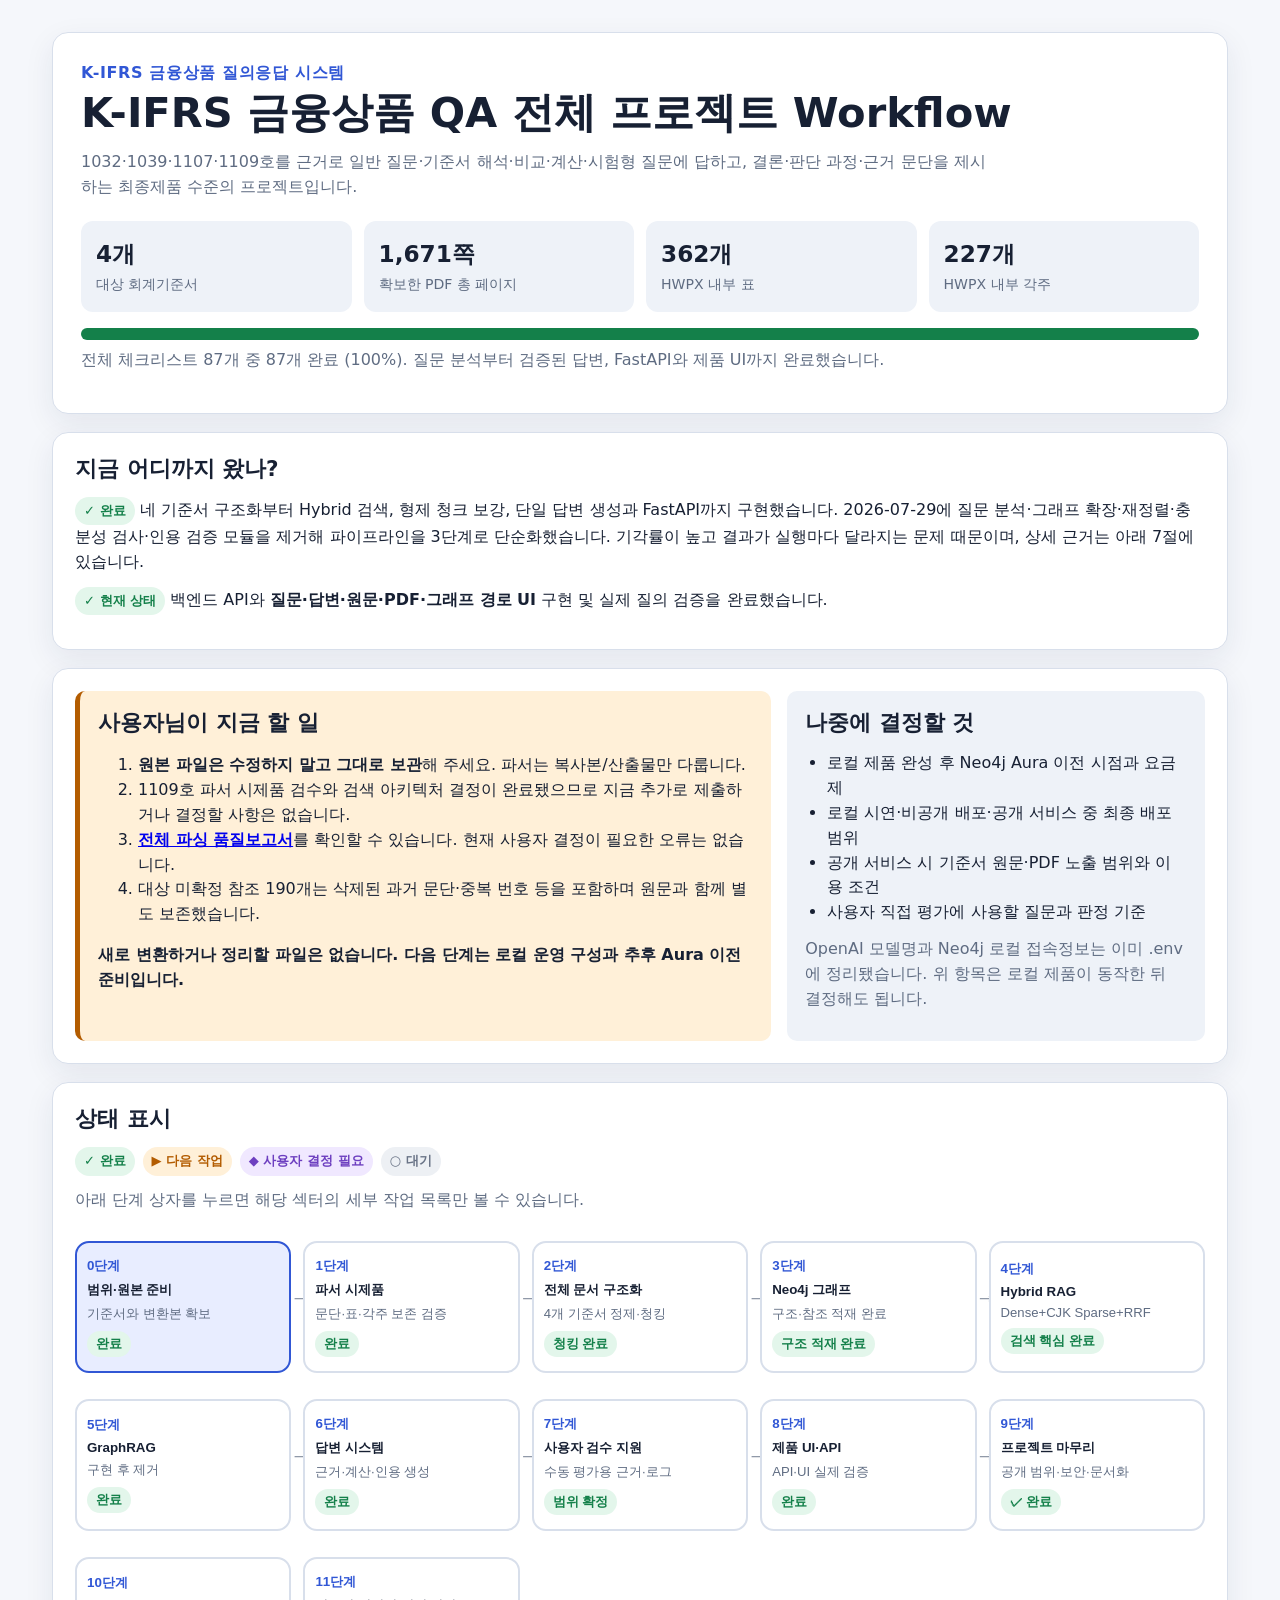
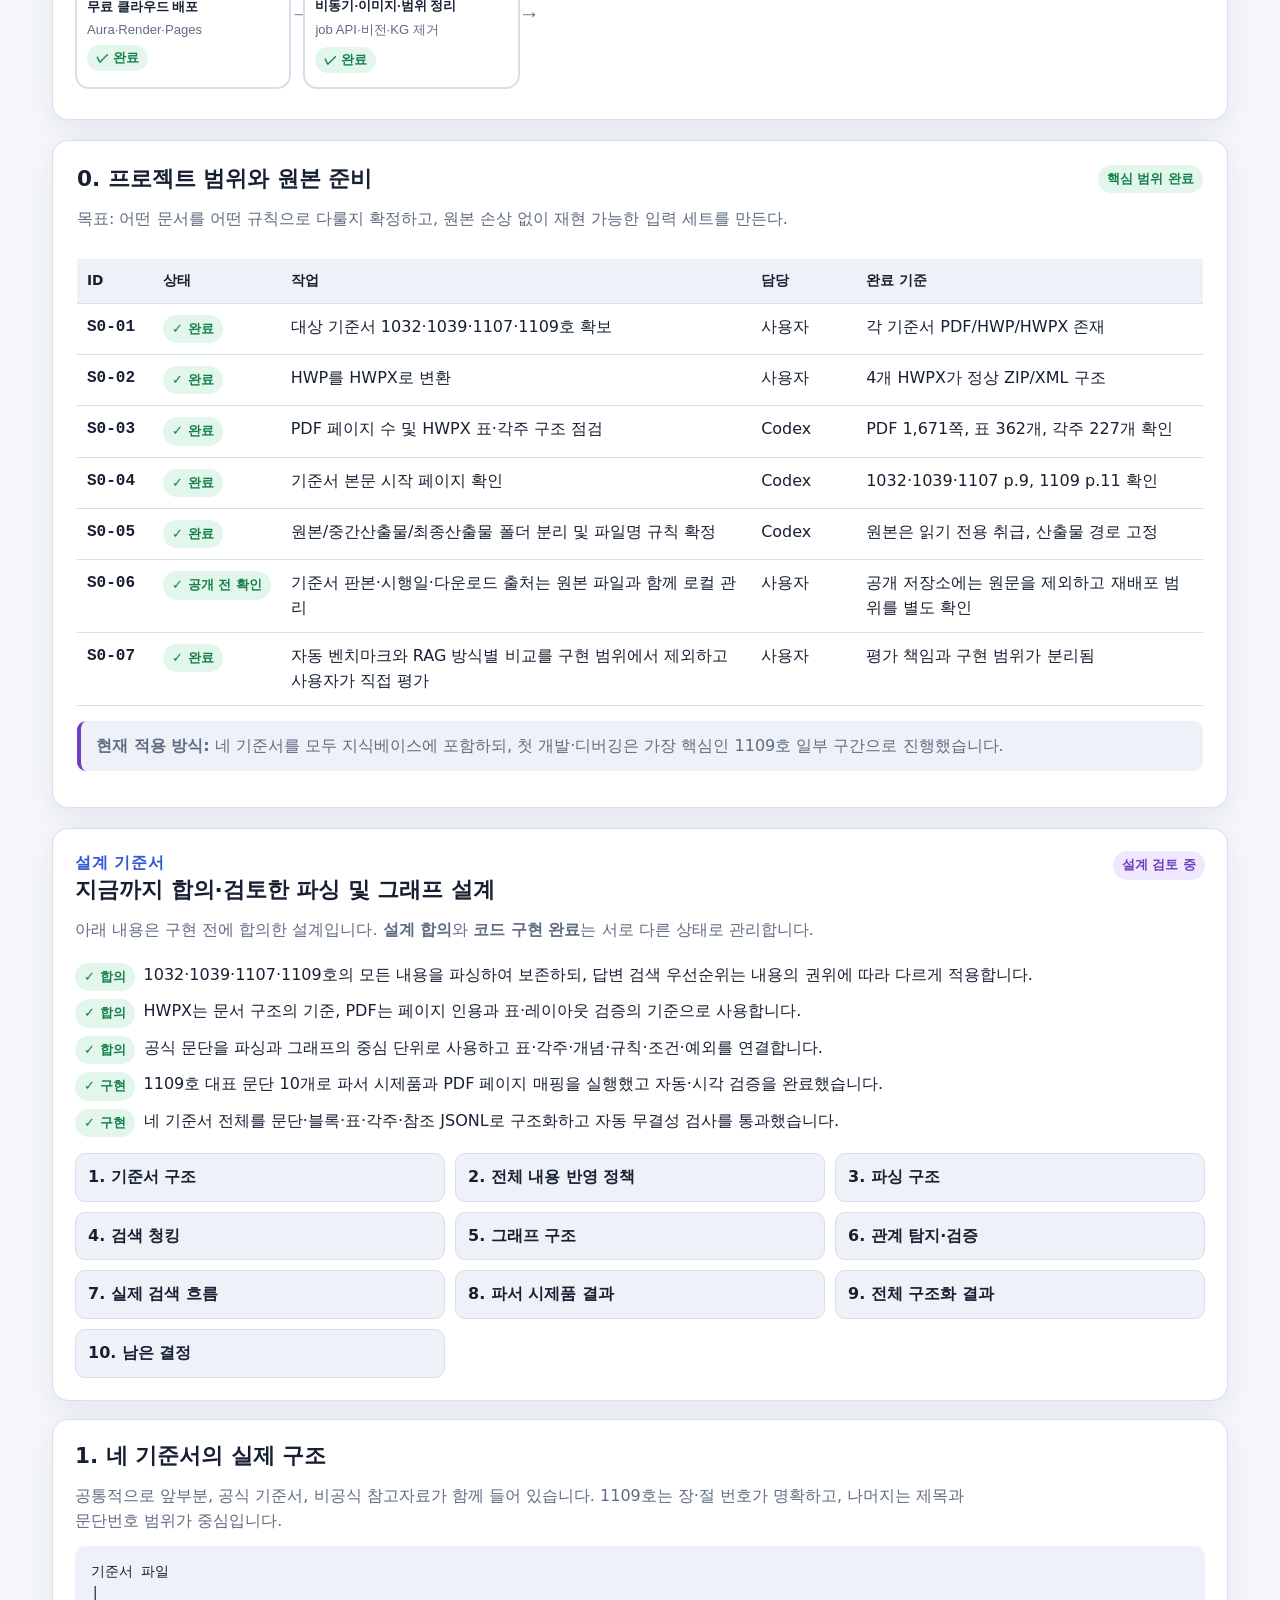
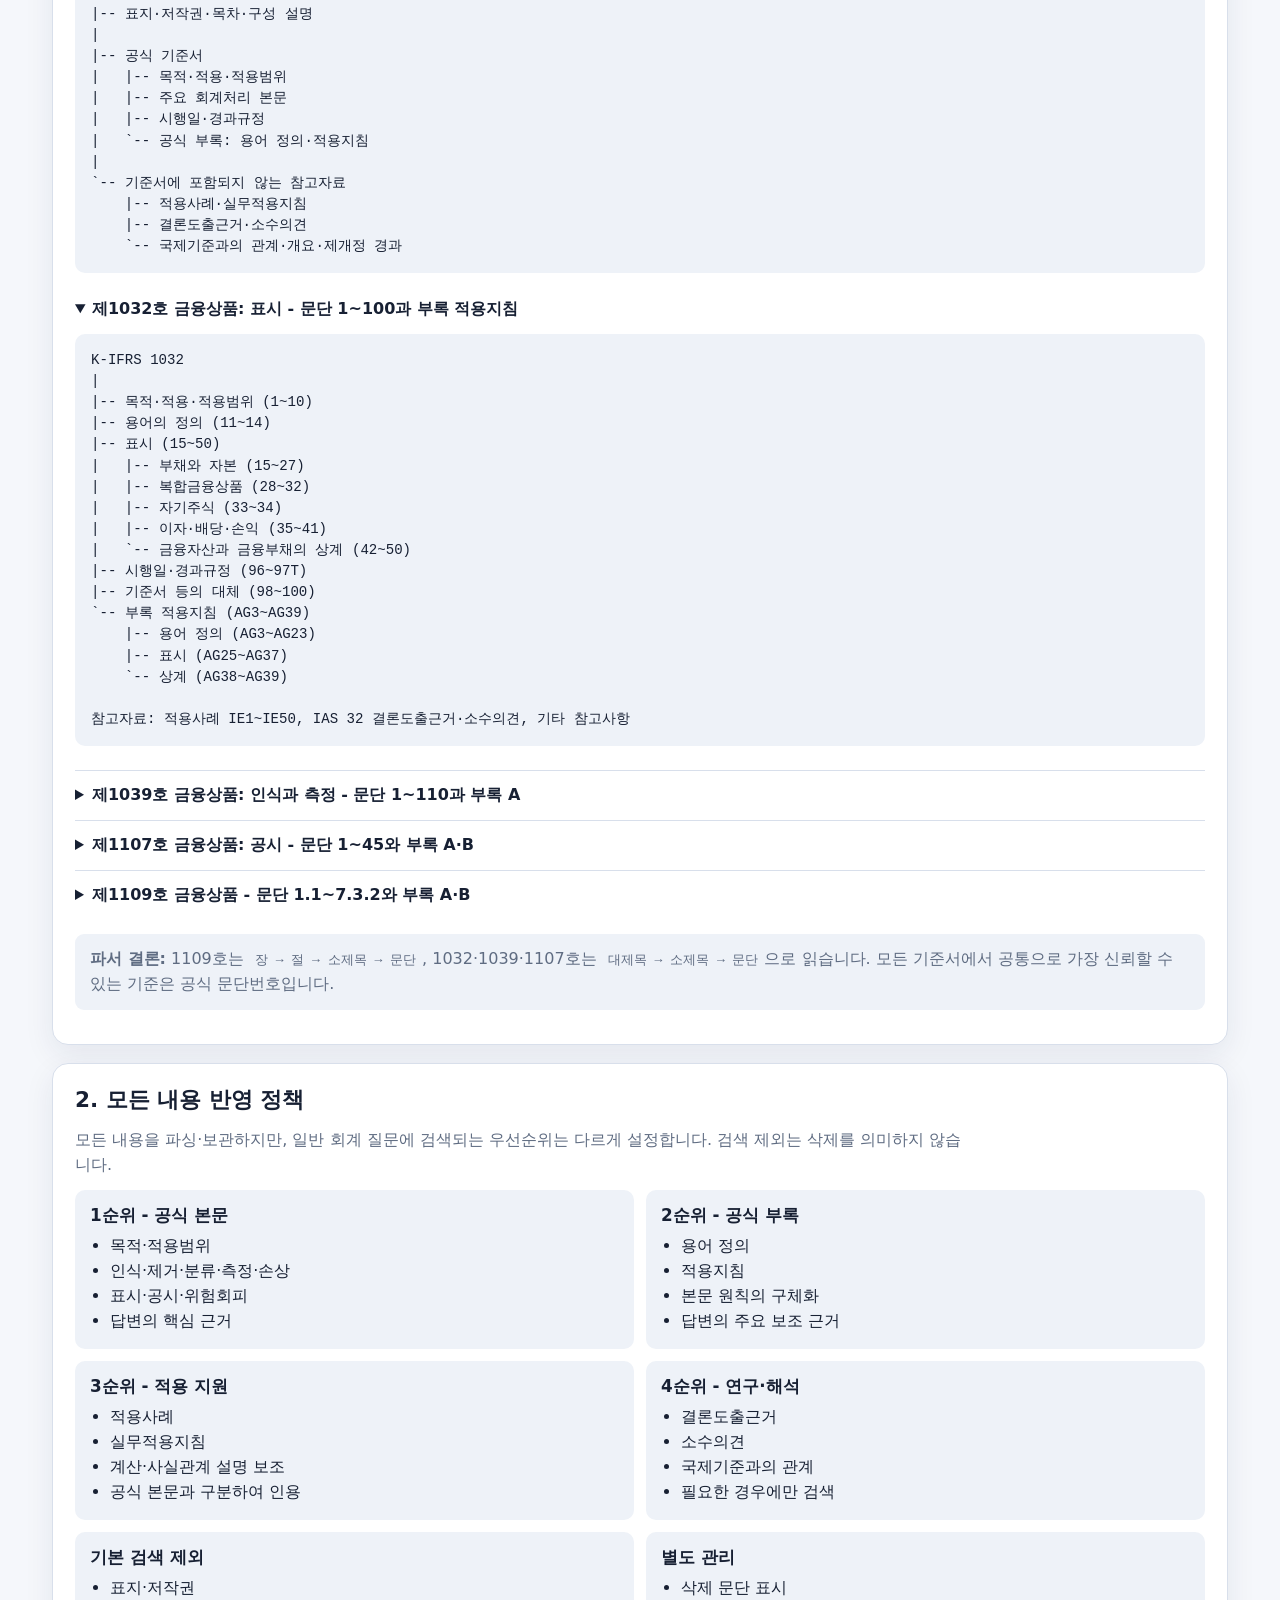
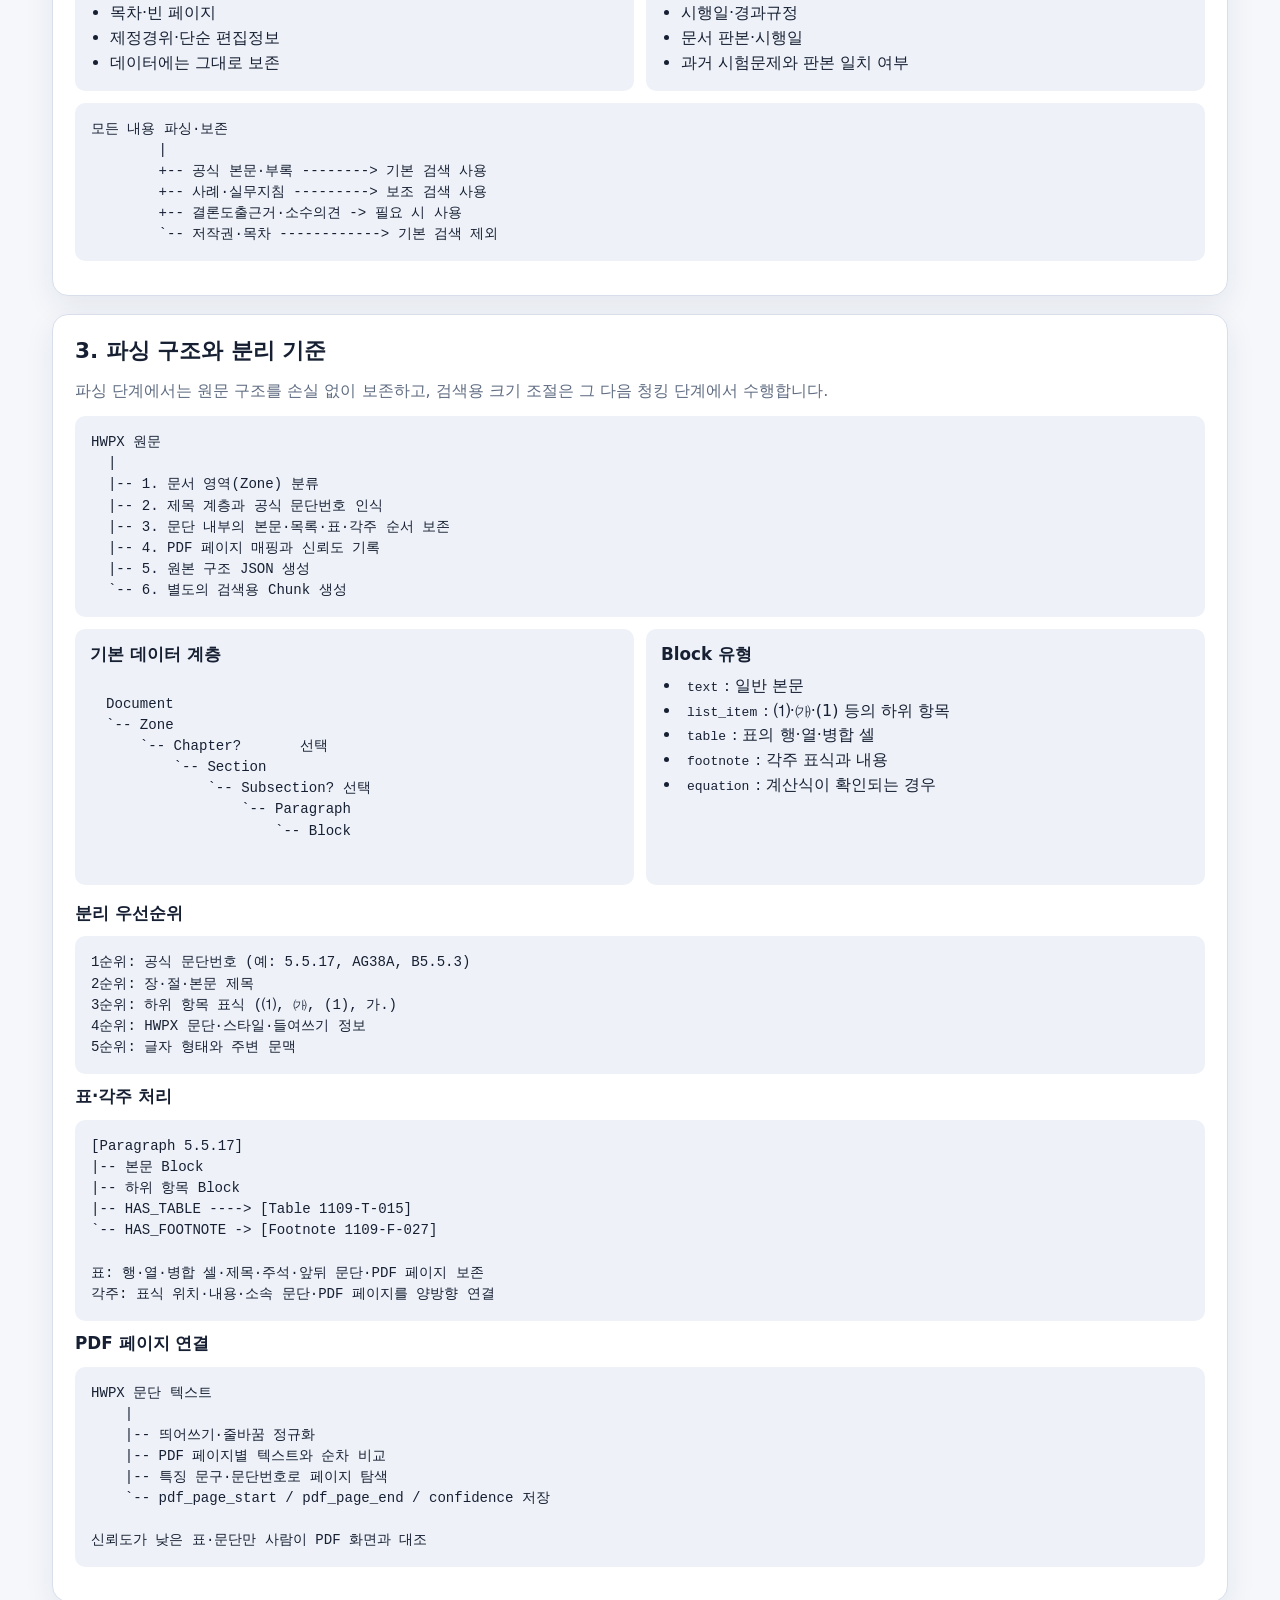
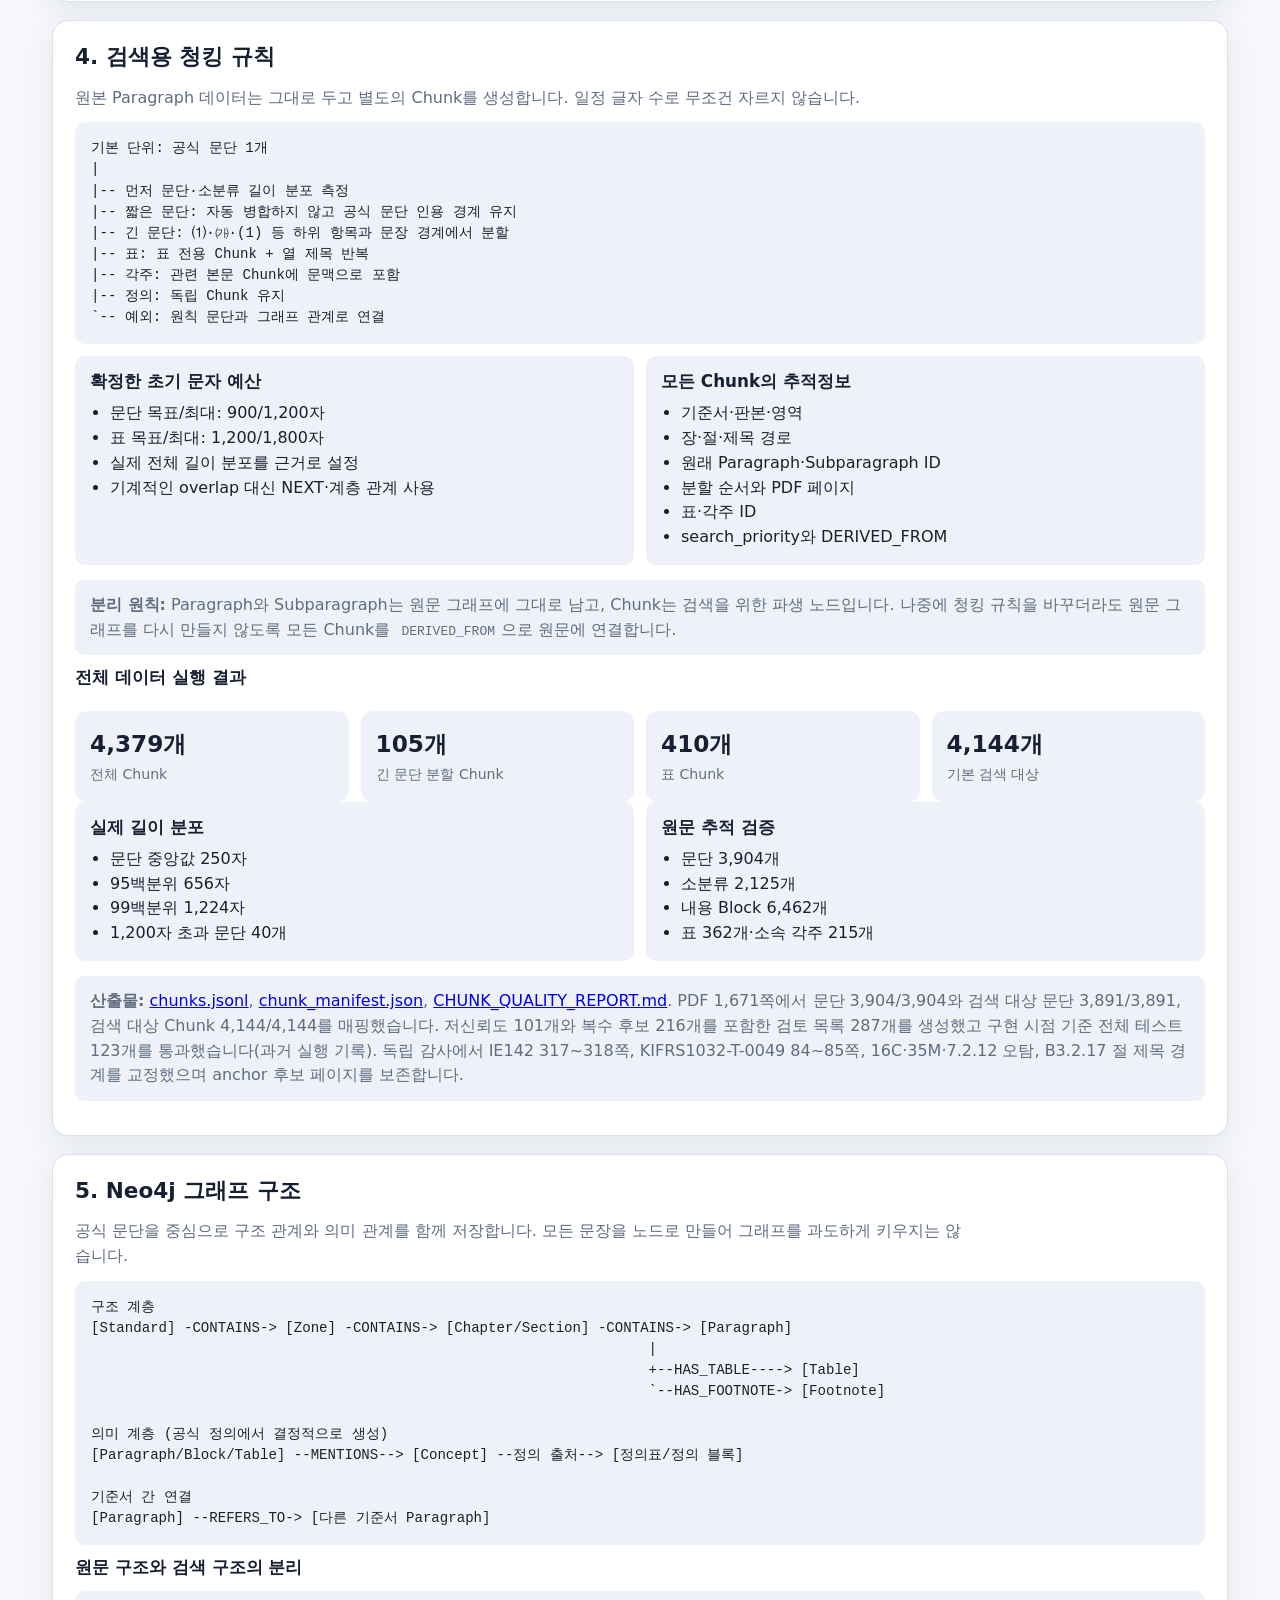
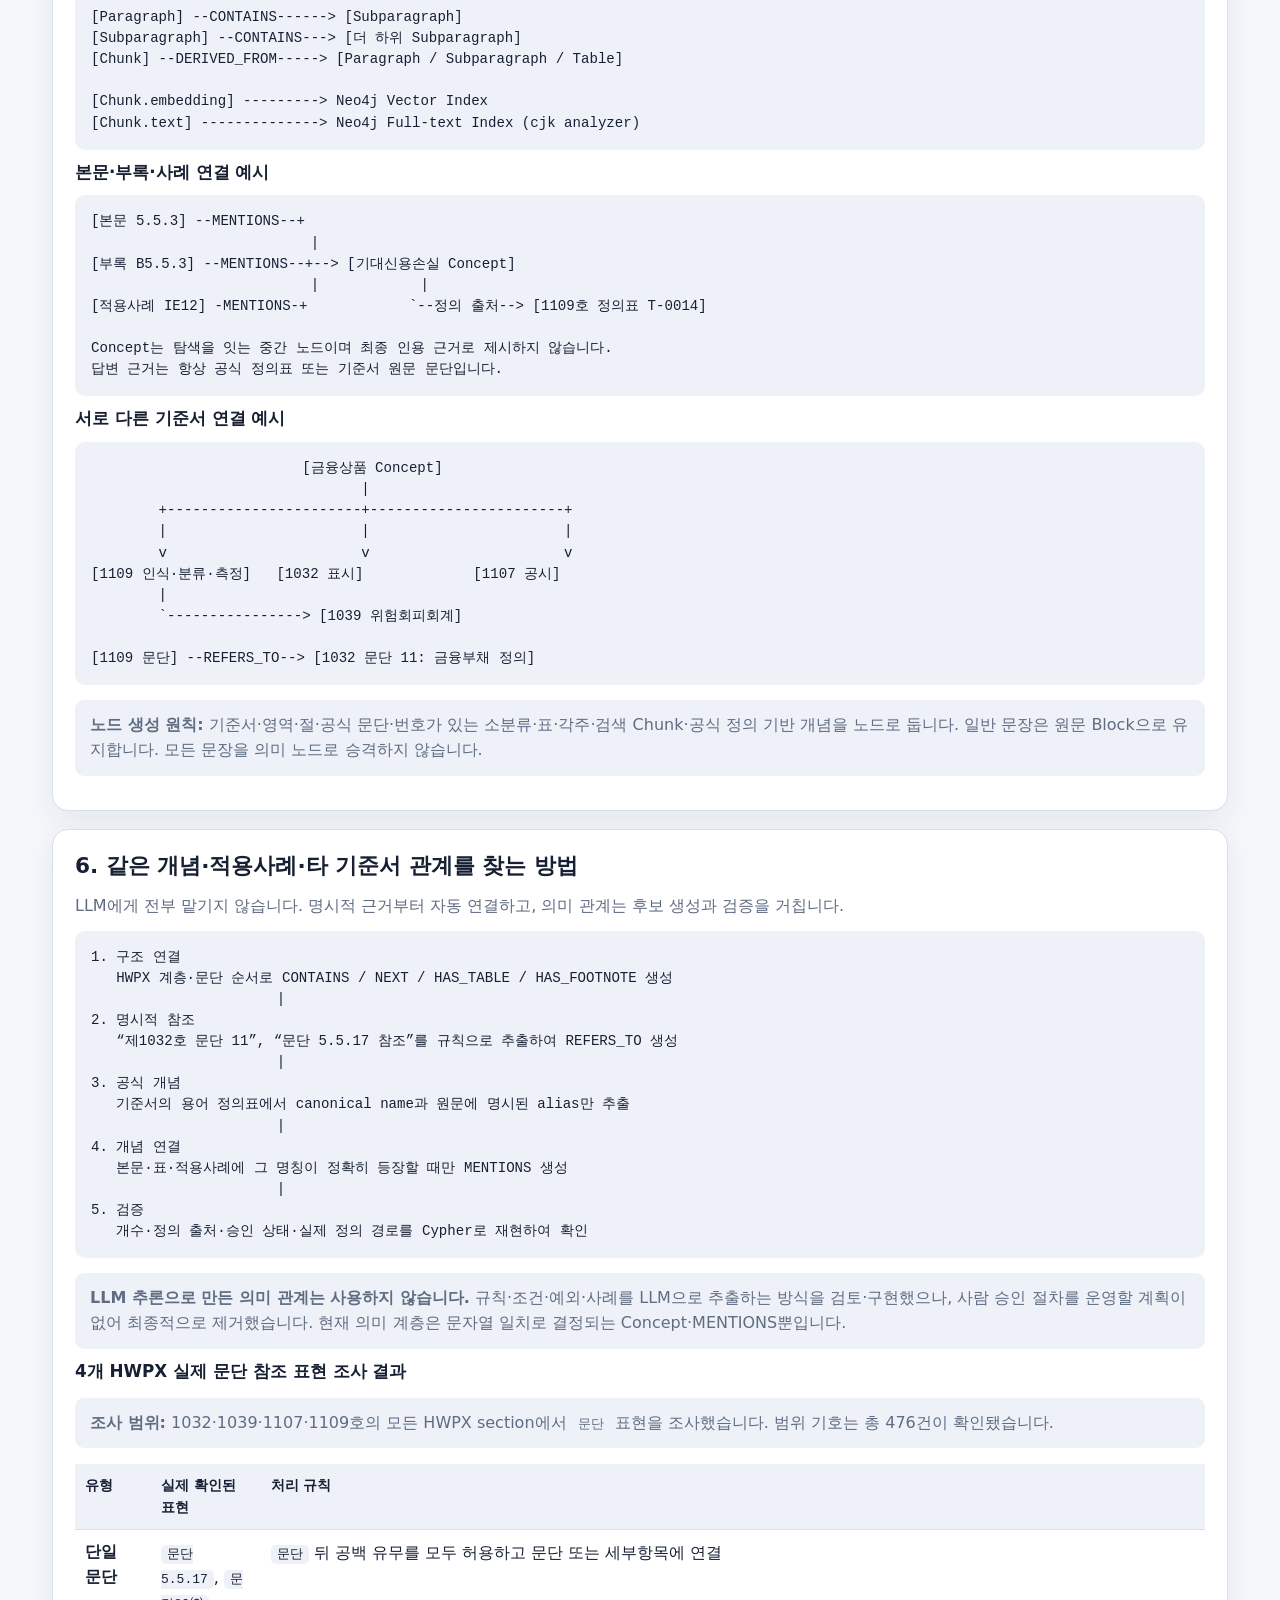
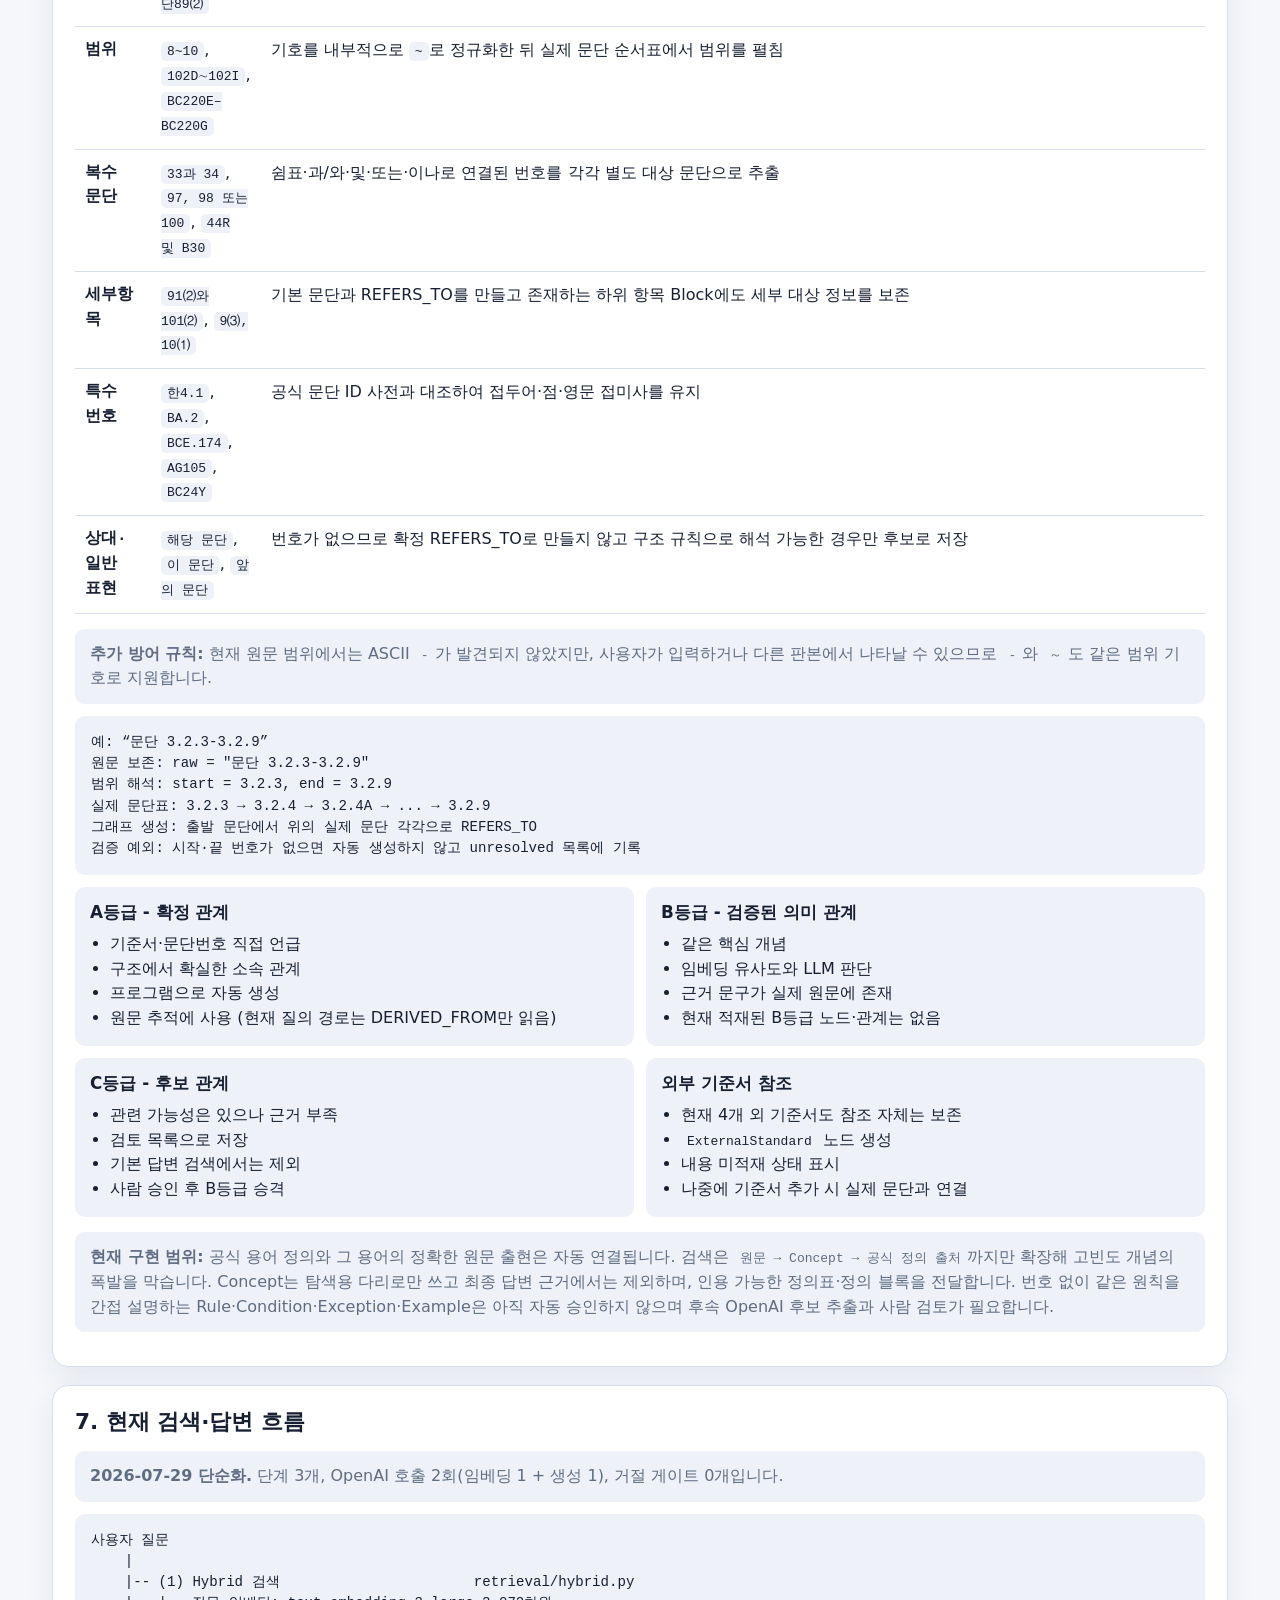
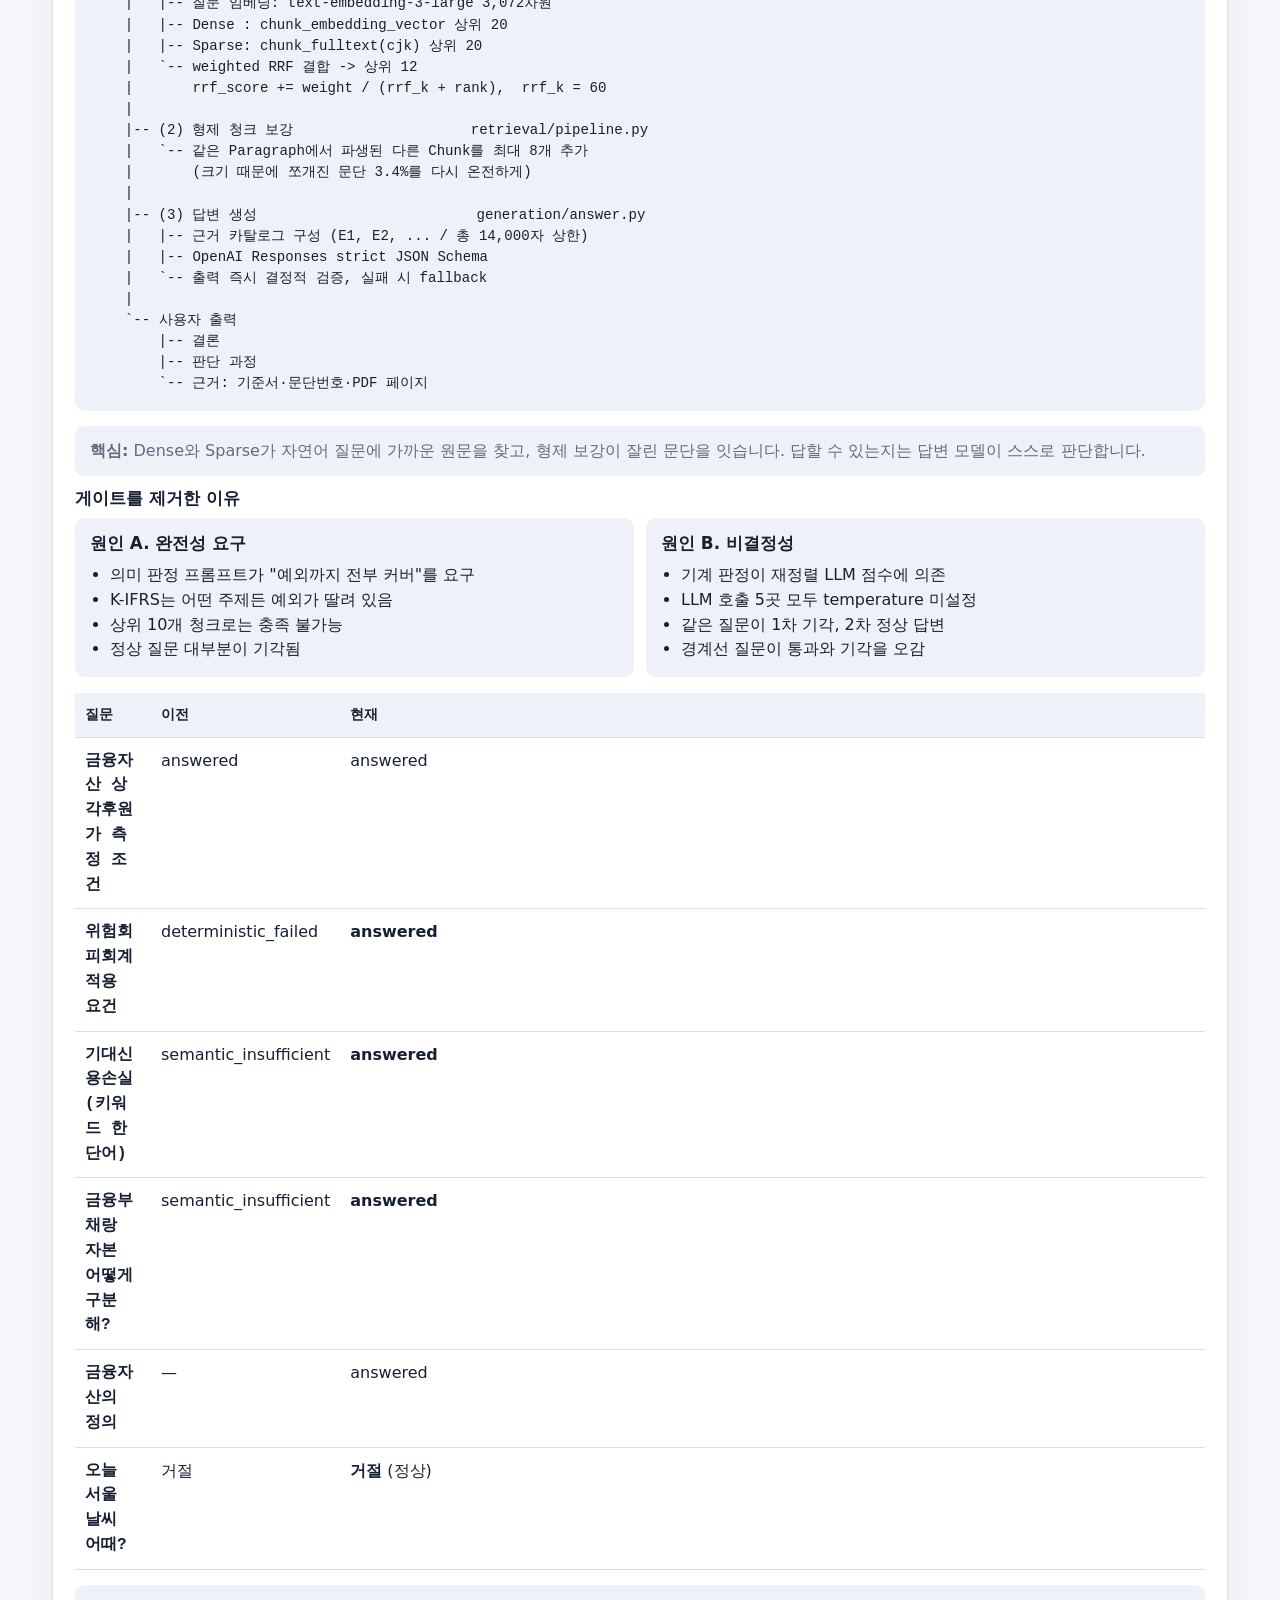
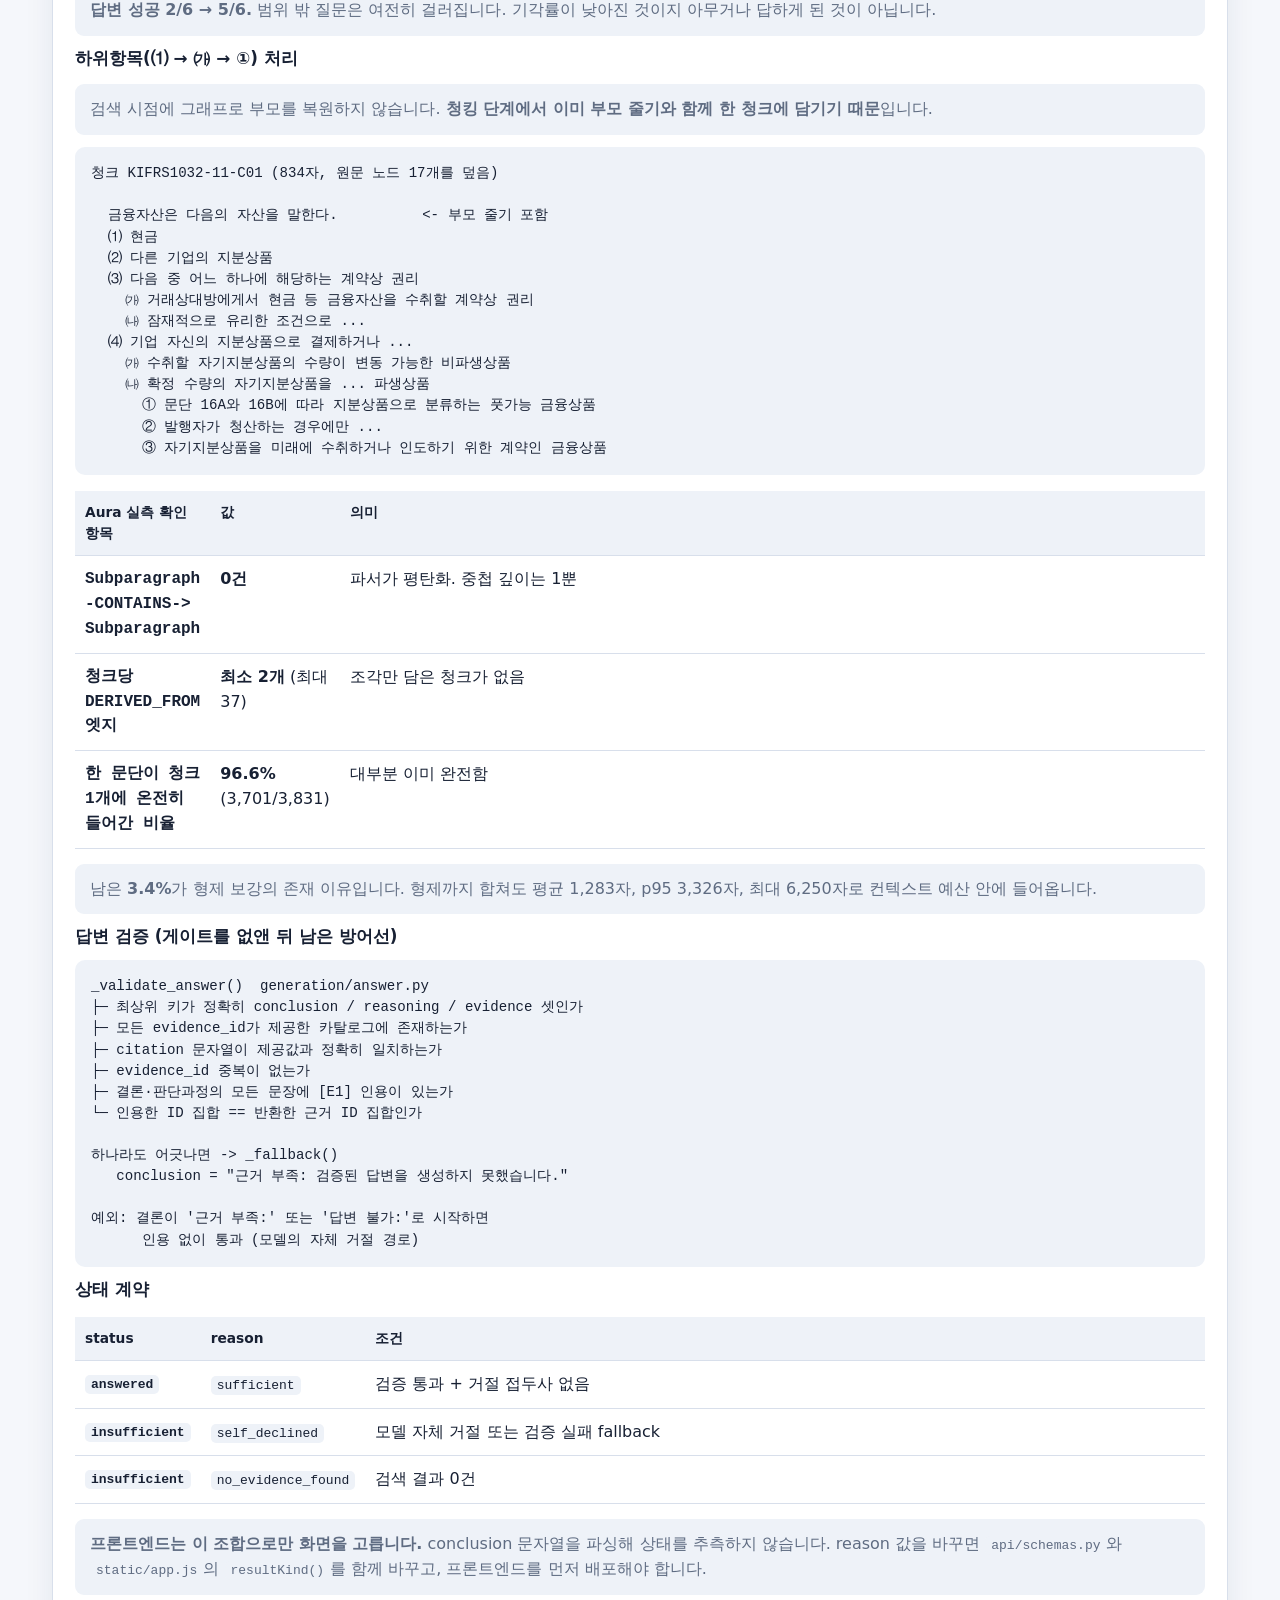
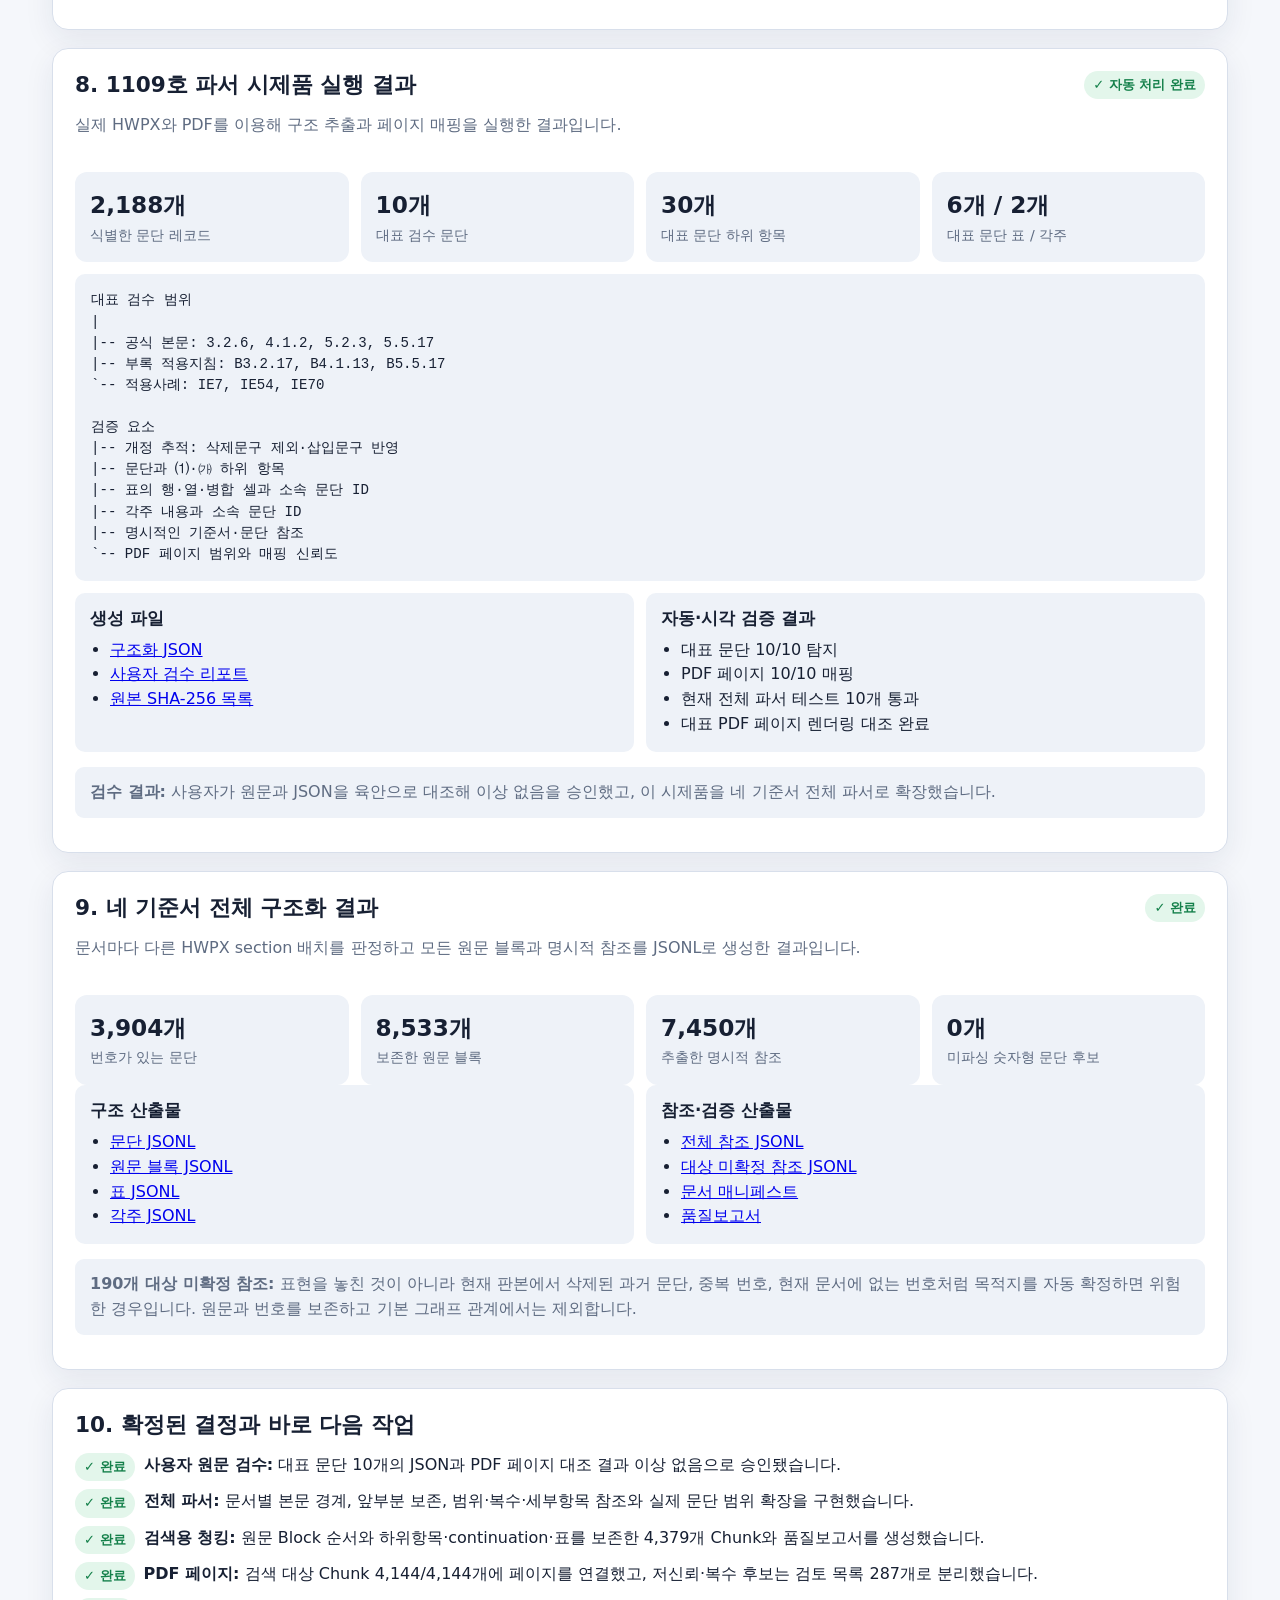
==== commit 6cb3c13d: "Rewrite the documentation around the simplified pipeline The docs still described a Hybrid → GraphRA" ====
--- a/PROJECT_WORKFLOW.html
+++ b/PROJECT_WORKFLOW.html
@@ -149,7 +149,7 @@
 <main>
   <header class="hero">
     <div class="eyebrow">K-IFRS 금융상품 질의응답 시스템</div>
-    <h1>Hybrid RAG + GraphRAG 전체 프로젝트 Workflow</h1>
+    <h1>K-IFRS 금융상품 QA 전체 프로젝트 Workflow</h1>
     <p class="sub">1032·1039·1107·1109호를 근거로 일반 질문·기준서 해석·비교·계산·시험형 질문에 답하고, 결론·판단 과정·근거 문단을 제시하는 최종제품 수준의 프로젝트입니다.</p>
     <div class="summary-grid" aria-label="현재 프로젝트 요약">
       <div class="metric"><strong>4개</strong><span>대상 회계기준서</span></div>
@@ -163,7 +163,7 @@
 
   <section class="panel">
     <h2>지금 어디까지 왔나?</h2>
-    <p><span class="badge done">✓ 완료</span> 네 기준서 구조화부터 검색용 질문 분석, Hybrid → Graph → 재정렬, 충분성 검사·1회 재검색, 단일 답변 생성, 인용 검증과 FastAPI까지 구현했습니다.</p>
+    <p><span class="badge done">✓ 완료</span> 네 기준서 구조화부터 Hybrid 검색, 형제 청크 보강, 단일 답변 생성과 FastAPI까지 구현했습니다. 2026-07-29에 질문 분석·그래프 확장·재정렬·충분성 검사·인용 검증 모듈을 제거해 파이프라인을 3단계로 단순화했습니다. 기각률이 높고 결과가 실행마다 달라지는 문제 때문이며, 상세 근거는 아래 7절에 있습니다.</p>
     <p><span class="badge done">✓ 현재 상태</span> 백엔드 API와 <strong>질문·답변·원문·PDF·그래프 경로 UI</strong> 구현 및 실제 질의 검증을 완료했습니다.</p>
   </section>
 
@@ -205,7 +205,7 @@
       <button class="phase-button" data-phase="2" aria-selected="false"><span class="phase-no">2단계</span><span class="phase-name">전체 문서 구조화</span><span class="phase-note">4개 기준서 정제·청킹</span><span class="badge done phase-status">청킹 완료</span></button>
       <button class="phase-button" data-phase="3" aria-selected="false"><span class="phase-no">3단계</span><span class="phase-name">Neo4j 그래프</span><span class="phase-note">구조·참조 적재 완료</span><span class="badge done phase-status">구조 적재 완료</span></button>
       <button class="phase-button" data-phase="4" aria-selected="false"><span class="phase-no">4단계</span><span class="phase-name">Hybrid RAG</span><span class="phase-note">Dense+CJK Sparse+RRF</span><span class="badge done phase-status">검색 핵심 완료</span></button>
-      <button class="phase-button" data-phase="5" aria-selected="false"><span class="phase-no">5단계</span><span class="phase-name">GraphRAG</span><span class="phase-note">그래프 확장·재정렬</span><span class="badge done phase-status">완료</span></button>
+      <button class="phase-button" data-phase="5" aria-selected="false"><span class="phase-no">5단계</span><span class="phase-name">GraphRAG</span><span class="phase-note">구현 후 제거</span><span class="badge done phase-status">완료</span></button>
       <button class="phase-button" data-phase="6" aria-selected="false"><span class="phase-no">6단계</span><span class="phase-name">답변 시스템</span><span class="phase-note">근거·계산·인용 생성</span><span class="badge done phase-status">완료</span></button>
       <button class="phase-button" data-phase="7" aria-selected="false"><span class="phase-no">7단계</span><span class="phase-name">사용자 검수 지원</span><span class="phase-note">수동 평가용 근거·로그</span><span class="badge done phase-status">범위 확정</span></button>
       <button class="phase-button" data-phase="8" aria-selected="false"><span class="phase-no">8단계</span><span class="phase-name">제품 UI·API</span><span class="phase-note">API·UI 실제 검증</span><span class="badge done phase-status">완료</span></button>
@@ -279,7 +279,7 @@
     <section class="phase-detail hidden" data-detail="4">
       <div class="phase-header"><div><h2>4. Hybrid RAG 구현</h2><p class="goal">목표: Dense와 Sparse 검색을 RRF로 결합해 그래프 탐색을 시작할 신뢰 가능한 Seed 문단을 찾는다.</p></div><span class="badge done">✓ 검색 핵심 완료</span></div>
       <div class="table-wrap"><table><thead><tr><th>ID</th><th>상태</th><th>작업</th><th>담당</th><th>완료 기준</th></tr></thead><tbody>
-        <tr><td>S4-01</td><td><span class="badge done">✓ 설정 확정</span></td><td>.env에서 OpenAI 답변·임베딩·재정렬 모델과 Neo4j 접속정보 분리</td><td>공동</td><td>OPENAI_CHAT_MODEL, OPENAI_EMBEDDING_MODEL, OPENAI_RERANK_MODEL과 Neo4j 변수 존재</td></tr>
+        <tr><td>S4-01</td><td><span class="badge done">✓ 설정 확정</span></td><td>.env에서 OpenAI 답변·임베딩 모델과 Neo4j 접속정보 분리</td><td>공동</td><td>OPENAI_CHAT_MODEL, OPENAI_EMBEDDING_MODEL과 Neo4j 변수 존재 (OPENAI_RERANK_MODEL은 재정렬 제거로 폐지)</td></tr>
         <tr><td>S4-02</td><td><span class="badge done">✓ 완료</span></td><td>CJK analyzer 기반 한국어 Sparse 검색 구축</td><td>Codex</td><td>chunk_fulltext에서 한국어 용어와 문단 문맥 회수</td></tr>
         <tr><td>S4-03</td><td><span class="badge done">✓ 완료</span></td><td>text-embedding-3-large 3,072차원 벡터 검색 구축</td><td>Codex</td><td>4,144개 Chunk.embedding 적재 및 chunk_embedding_vector ONLINE</td></tr>
         <tr><td>S4-04</td><td><span class="badge done">✓ 완료</span></td><td>Dense 상위 20개와 Sparse 상위 20개를 weighted RRF로 결합하고 초기 Seed 상위 10개 선정</td><td>Codex</td><td>원점수·순위·유입 채널과 RRF 점수 보존</td></tr>
@@ -291,31 +291,31 @@
     </section>
 
     <section class="phase-detail hidden" data-detail="5">
-      <div class="phase-header"><div><h2>5. GraphRAG·재정렬 구현</h2><p class="goal">목표: Hybrid Seed에서 구조·참조 관계를 제한적으로 확장하고, 통합 근거 후보를 OpenAI 모델로 재정렬한다.</p></div><span class="badge done">✓ 완료</span></div>
+      <div class="phase-header"><div><h2>5. GraphRAG·재정렬 구현 (이후 제거)</h2><p class="goal">목표였던 것: Hybrid Seed에서 구조·참조 관계를 제한적으로 확장하고, 통합 근거 후보를 OpenAI 모델로 재정렬한다. 구현·검증까지 마쳤으나 2026-07-29에 제거했다.</p></div><span class="badge done">✓ 완료</span></div>
       <div class="table-wrap"><table><thead><tr><th>ID</th><th>상태</th><th>작업</th><th>담당</th><th>완료 기준</th></tr></thead><tbody>
         <tr><td>S5-01</td><td><span class="badge done">✓ 완료</span></td><td>Hybrid 상위 Chunk를 DERIVED_FROM 원문 Paragraph/Subparagraph로 변환하여 Graph Seed 생성</td><td>Codex</td><td>검색용 이동을 의미 hop에서 제외하고 원문 노드에서 탐색 시작</td></tr>
         <tr><td>S5-02</td><td><span class="badge done">✓ 완료</span></td><td>별도 엔터티 직접 연결에 의존하지 않고 Hybrid Seed를 항상 그래프 시작점으로 사용</td><td>Codex</td><td>자연어와 노드 이름이 달라도 Hybrid 경로가 유지됨</td></tr>
         <tr><td>S5-03</td><td><span class="badge done">✓ 완료</span></td><td>허용 관계만 기본 1-hop, 명시적 참조·세부노드 부모 복원·질문어 일치 시 최대 2-hop 탐색</td><td>Codex</td><td>결과 최대 40개·2-hop frontier 최대 12개·방문 집합으로 그래프 폭발 방지</td></tr>
         <tr><td>S5-04</td><td><span class="badge done">✓ 완료</span></td><td>Hybrid와 Graph 근거 후보를 통합·중복 제거하고 Seed, 관계, hop, 전체 경로와 provenance 보존</td><td>Codex</td><td>최종 후보에서 원문과 검색 경로를 역추적 가능</td></tr>
         <tr><td>S5-05</td><td><span class="badge done">✓ 선택 사항</span></td><td>복합 질문의 추가 다단계 분해</td><td>향후 선택</td><td>현재 질문 분석·보완 검색으로 최종 범위를 확정</td></tr>
-        <tr><td>S5-06</td><td><span class="badge done">✓ 완료</span></td><td>OPENAI_RERANK_MODEL과 Responses JSON Schema Structured Output으로 후보를 평가해 기본 상위 10개 선택</td><td>Codex</td><td>관련성 40%·본문 우선도 20%·직접 근거성 30%·참조 연결성 10%와 선택 이유 보존</td></tr>
+        <tr><td>S5-06</td><td><span class="badge done">✓ 제거</span></td><td>당시: OPENAI_RERANK_MODEL과 Responses JSON Schema Structured Output으로 후보를 평가해 상위 10개 선택. 점수 변동성 때문에 제거</td><td>Codex</td><td>관련성 40%·본문 우선도 20%·직접 근거성 30%·참조 연결성 10%와 선택 이유 보존</td></tr>
         <tr><td>S5-07</td><td><span class="badge done">✓ fallback 완료</span></td><td>API·응답 검증 실패 시 입력 후보 순서를 유지하는 결정적 fallback</td><td>Codex</td><td>외부 호출 실패가 전체 질의 실패로 이어지지 않음. 운영 비용·시간 로그는 제품 단계에서 추가</td></tr>
       </tbody></table></div>
-      <p class="note"><strong>실제 통합 검증:</strong> Hybrid Seed 10개 → 그래프 근거 40개 → 중복 제거된 재정렬 후보 15개 → 결과 10개를 반환했습니다. 재정렬 후 B5.5.51·B5.5.52 등 질문에 직접 적용되는 기대신용손실 지침이 최상위로 올라왔습니다. 구현 파일은 <code>graph_expansion.py</code>, <code>reranker.py</code>, <code>pipeline.py</code>, <code>scripts/query_retrieval.py</code>입니다.</p>
+      <p class="note"><strong>당시 통합 검증:</strong> Hybrid Seed 10개 → 그래프 근거 40개 → 중복 제거된 재정렬 후보 15개 → 결과 10개를 반환했습니다. <strong>제거 사유:</strong> 확장한 근거 40개의 대부분이 재정렬에서 탈락했고, 실제로 필요했던 것은 크기 때문에 쪼개진 문단을 다시 잇는 일 하나였습니다. 그 하나는 <code>DERIVED_FROM</code> 형제 조회 4줄로 대체했습니다. 재정렬은 <code>temperature</code> 미설정으로 점수가 실행마다 흔들려 하류 판정을 불안정하게 만든 원인이기도 했습니다. <code>graph_expansion.py</code>와 <code>reranker.py</code>는 삭제했고 <code>pipeline.py</code>는 형제 보강 전용으로 재작성했습니다.</p>
     </section>
 
     <section class="phase-detail hidden" data-detail="6">
-      <div class="phase-header"><div><h2>6. 근거 기반 답변 시스템</h2><p class="goal">목표: 답변 전 근거 충분성과 답변 후 인용 타당성을 분리해 검사하고, 결론·판단 과정·근거만 명확히 제시한다.</p></div><span class="badge done">✓ 완료</span></div>
-      <div class="table-wrap"><table><thead><tr><th>ID</th><th>상태</th><th>작업</th><th>담당</th><th>완료 기준</th></tr></thead><tbody>
-        <tr><td>S6-01</td><td><span class="badge done">✓ 완료</span></td><td>검색에 필요한 기준서·문단번호·개념·하위 질문을 strict Structured Output으로 분석</td><td>Codex</td><td>답변 유형을 분류하지 않고 명시 조건을 보존하며 실패 시 원문 검색 fallback</td></tr>
+      <div class="phase-header"><div><h2>6. 근거 기반 답변 시스템</h2><p class="goal">목표: 근거 없는 단정을 막고 결론·판단 과정·근거만 명확히 제시한다. 초기에는 답변 전 충분성 검사와 답변 후 인용 검증을 분리했으나, 현재는 답변 생성기가 자체 거절하고 출력 직후 결정적으로 검증한다.</p></div><span class="badge done">✓ 완료</span></div>
+      <div class="table-wrap"><table><thead><tr><th>ID</th><th>상태</th><th>작업</th><th>담당</th><th>완료 기준</th></tr></thead><tbody>
+        <tr><td>S6-01</td><td><span class="badge done">✓ 제거</span></td><td>당시: 기준서·문단번호·개념·하위 질문을 strict Structured Output으로 분석. 질문 원문을 그대로 검색하는 것으로 단순화</td><td>Codex</td><td>답변 유형을 분류하지 않고 명시 조건을 보존하며 실패 시 원문 검색 fallback</td></tr>
         <tr><td>S6-02</td><td><span class="badge done">✓ 단일화</span></td><td>객관식·주관식·계산형 전용 라우팅 없이 모든 요청을 일반 답변 생성기로 처리</td><td>Codex</td><td>사용자 질문 원문에 맞춰 결론·판단 과정·근거를 생성하고 동일한 인용 검증 적용</td></tr>
-        <tr><td>S6-04</td><td><span class="badge done">✓ 완료</span></td><td>답변 전 결정적 조건과 OpenAI 의미 판단을 결합한 충분성 검사</td><td>Codex</td><td>claim coverage·supported evidence·missing aspects·confidence 저장</td></tr>
-        <tr><td>S6-05</td><td><span class="badge done">✓ 완료</span></td><td>근거 부족 시 missing_aspects만 확장해 최대 1회 재검색</td><td>Codex</td><td>무한 반복 없이 계속 부족하면 insufficient 반환</td></tr>
-        <tr><td>S6-06</td><td><span class="badge done">✓ 완료</span></td><td>답변 생성 후 evidence ID, citation, 실제 후보와 문장별 인용 무결성 검증</td><td>Codex</td><td>근거 밖 주장과 존재하지 않는 문단 인용 차단</td></tr>
+        <tr><td>S6-04</td><td><span class="badge done">✓ 제거</span></td><td>당시: 답변 전 결정적 조건과 OpenAI 의미 판단을 결합한 충분성 검사. 완전성 기준이 정상 질문을 기각해 제거</td><td>Codex</td><td>claim coverage·supported evidence·missing aspects·confidence 저장</td></tr>
+        <tr><td>S6-05</td><td><span class="badge done">✓ 제거</span></td><td>당시: 근거 부족 시 missing_aspects만 확장해 최대 1회 재검색. 충분성 검사와 함께 제거</td><td>Codex</td><td>무한 반복 없이 계속 부족하면 insufficient 반환</td></tr>
+        <tr><td>S6-06</td><td><span class="badge done">✓ 이동</span></td><td>evidence ID, citation, 문장별 인용 무결성 검증. 별도 모듈(citation_verifier.py)을 없애고 생성 직후 _validate_answer()로 이동</td><td>Codex</td><td>존재하지 않는 근거 ID·불일치 citation·인용 없는 단정 차단</td></tr>
         <tr><td>S6-07</td><td><span class="badge done">✓ 완료</span></td><td>일반 답변을 결론 / 판단 과정 / 근거로 구성하고 검증된 인용만 포함</td><td>Codex</td><td>모든 주요 사실 주장에 실제 기준서 근거 연결</td></tr>
         <tr><td>S6-08</td><td><span class="badge done">✓ 완료</span></td><td>OpenAI API·구조화 출력 실패의 보수적 fallback</td><td>Codex</td><td>실패가 조용히 잘못된 답변으로 변하지 않음</td></tr>
       </tbody></table></div>
-      <p class="note"><strong>실제 전체 질의 검증:</strong> 기대신용손실(ECL) 질문에서 충분성 confidence <strong>0.98</strong>, 검증된 인용 <strong>4개</strong>로 <code>answered</code> 결과를 확인했습니다. 질문 분석·검색·충분성·답변·인용 검증·UI를 포함한 전체 테스트는 123개를 통과했습니다.</p>
+      <p class="note"><strong>현재 검증 방식:</strong> <code>generation/answer.py</code>의 <code>_validate_answer()</code>가 모델 출력을 받자마자 ① evidence_id 존재 ② citation 정확 일치 ③ 문장별 인용 ④ 인용 집합 == 근거 집합을 검사하고, 하나라도 어긋나면 생성 답변을 버리고 <code>근거 부족: 검증된 답변을 생성하지 못했습니다.</code>를 반환합니다. 별도 <code>citation_verifier.py</code>는 제거했고 검증은 생성 직후로 옮겼습니다. 결론이 <code>근거 부족:</code> 또는 <code>답변 불가:</code>로 시작하면 인용 없이 통과해 모델의 자체 거절 경로가 열립니다.</p>
     </section>
 
     <section class="phase-detail hidden" data-detail="7">
@@ -333,8 +333,8 @@
         <tr><td>S8-01</td><td><span class="badge done">✓ 완료</span></td><td>FastAPI <code>/health</code>, <code>/v1/ask</code>와 요청·응답·오류 스키마 구현</td><td>Codex</td><td>질문부터 검증된 답변과 선택적 debug 진단까지 API 제공</td></tr>
         <tr><td>S8-02</td><td><span class="badge done">✓ 완료</span></td><td>질문 입력과 답변·로딩·오류 화면</td><td>Codex</td><td>진행 상태와 실패 상태가 명확함</td></tr>
         <tr><td>S8-03</td><td><span class="badge done">✓ 완료</span></td><td>근거 문단·기준서·문단번호·PDF 페이지 패널</td><td>Codex</td><td>사용자가 답을 원문과 즉시 대조 가능</td></tr>
-        <tr><td>S8-04</td><td><span class="badge done">✓ 완료</span></td><td>API의 Hybrid → Graph, 충분성 검사·재검색 진단을 UI 상태로 표시</td><td>Codex</td><td>사용자가 검색 모드를 고르지 않아도 일관된 최종 경로와 상태 확인</td></tr>
-        <tr><td>S8-05</td><td><span class="badge done">✓ 완료</span></td><td>그래프 탐색 hop과 관계 경로 표시</td><td>Codex</td><td>근거 카드에서 GraphRAG 출처와 연결 관계 확인</td></tr>
+        <tr><td>S8-04</td><td><span class="badge done">✓ 완료</span></td><td>API 진단(seed 수·형제 보강 수·status·reason)을 UI 상태로 표시</td><td>Codex</td><td>사용자가 검색 모드를 고르지 않아도 일관된 최종 경로와 상태 확인</td></tr>
+        <tr><td>S8-05</td><td><span class="badge done">✓ 완료</span></td><td>근거 출처 표시 (hybrid / sibling)</td><td>Codex</td><td>근거 카드에서 검색 유입 경로와 PDF 페이지 확인</td></tr>
         <tr><td>S8-06</td><td><span class="badge done">✓ 범위 제외</span></td><td>시간·토큰·오류 관찰 화면</td><td>향후 운영</td><td>로컬 포트폴리오 범위에는 포함하지 않음</td></tr>
         <tr><td>S8-07</td><td><span class="badge done">✓ 범위 제외</span></td><td>질문/답변 피드백과 관찰 로그</td><td>향후 운영</td><td>민감정보 저장 기능을 현재 제품에 추가하지 않음</td></tr>
       </tbody></table></div>
@@ -721,8 +721,8 @@
 검증 예외: 시작·끝 번호가 없으면 자동 생성하지 않고 unresolved 목록에 기록</pre>
 
     <div class="rule-grid">
-      <div class="rule-box"><h3>A등급 - 확정 관계</h3><ul><li>기준서·문단번호 직접 언급</li><li>구조에서 확실한 소속 관계</li><li>프로그램으로 자동 생성</li><li>기본 GraphRAG에서 사용</li></ul></div>
-      <div class="rule-box"><h3>B등급 - 검증된 의미 관계</h3><ul><li>같은 핵심 개념</li><li>임베딩 유사도와 LLM 판단</li><li>근거 문구가 실제 원문에 존재</li><li>검증 후 GraphRAG에서 사용</li></ul></div>
+      <div class="rule-box"><h3>A등급 - 확정 관계</h3><ul><li>기준서·문단번호 직접 언급</li><li>구조에서 확실한 소속 관계</li><li>프로그램으로 자동 생성</li><li>원문 추적에 사용 (현재 질의 경로는 DERIVED_FROM만 읽음)</li></ul></div>
+      <div class="rule-box"><h3>B등급 - 검증된 의미 관계</h3><ul><li>같은 핵심 개념</li><li>임베딩 유사도와 LLM 판단</li><li>근거 문구가 실제 원문에 존재</li><li>현재 적재된 B등급 노드·관계는 없음</li></ul></div>
       <div class="rule-box"><h3>C등급 - 후보 관계</h3><ul><li>관련 가능성은 있으나 근거 부족</li><li>검토 목록으로 저장</li><li>기본 답변 검색에서는 제외</li><li>사람 승인 후 B등급 승격</li></ul></div>
       <div class="rule-box"><h3>외부 기준서 참조</h3><ul><li>현재 4개 외 기준서도 참조 자체는 보존</li><li><code>ExternalStandard</code> 노드 생성</li><li>내용 미적재 상태 표시</li><li>나중에 기준서 추가 시 실제 문단과 연결</li></ul></div>
     </div>
@@ -731,80 +731,93 @@
   </section>
 
   <section class="panel design-section" id="retrieval-flow">
-    <h2>7. 확정된 Hybrid → Graph 직렬 검색 흐름</h2>
+    <h2>7. 현재 검색·답변 흐름</h2>
+    <p class="note"><strong>2026-07-29 단순화.</strong> 단계 3개, OpenAI 호출 2회(임베딩 1 + 생성 1), 거절 게이트 0개입니다.</p>
     <pre class="ascii">사용자 질문
     |
-    |-- 질문 목적·하위 질문·기준서·문단번호·회계 개념 후보 추출
+    |-- (1) Hybrid 검색                       retrieval/hybrid.py
+    |   |-- 질문 임베딩: text-embedding-3-large 3,072차원
+    |   |-- Dense : chunk_embedding_vector 상위 20
+    |   |-- Sparse: chunk_fulltext(cjk) 상위 20
+    |   `-- weighted RRF 결합 -> 상위 12
+    |       rrf_score += weight / (rrf_k + rank),  rrf_k = 60
     |
-    |-- Hybrid 검색
-    |   |-- Sparse/Full-text(cjk): 한국어 용어·문단번호
-    |   |-- Dense/Vector: 표현이 달라도 의미가 유사한 문단
-    |   `-- RRF: 서로 다른 점수 대신 두 순위를 결합
+    |-- (2) 형제 청크 보강                     retrieval/pipeline.py
+    |   `-- 같은 Paragraph에서 파생된 다른 Chunk를 최대 8개 추가
+    |       (크기 때문에 쪼개진 문단 3.4%를 다시 온전하게)
     |
-    |-- 상위 Chunk를 원문 Paragraph/Subparagraph Seed로 변환
-    |
-    |-- Graph 확장
-    |   |-- 정의·적용범위
-    |   |-- 조건·예외
-    |   |-- 본문과 부록 적용지침
-    |   |-- 적용사례
-    |   `-- 다른 기준서 참조 문단
-    |
-    |-- Seed별 근거 묶음 생성
-    |-- OpenAI 근거 묶음 재정렬
-    |-- 답변 전 근거 충분성 검사
-    |-- 부족하면 누락 부분만 최대 1회 재검색
-    |-- 답변 후 인용 검증
+    |-- (3) 답변 생성                          generation/answer.py
+    |   |-- 근거 카탈로그 구성 (E1, E2, ... / 총 14,000자 상한)
+    |   |-- OpenAI Responses strict JSON Schema
+    |   `-- 출력 즉시 결정적 검증, 실패 시 fallback
     |
     `-- 사용자 출력
         |-- 결론
         |-- 판단 과정
         `-- 근거: 기준서·문단번호·PDF 페이지</pre>
-    <p class="note"><strong>핵심:</strong> Dense와 Sparse 검색이 자연어 질문에 가까운 원문 Seed를 찾고, GraphRAG가 그 Seed에 연결된 정의·조건·예외·적용지침·사례·타 기준서를 확장합니다. Hybrid와 Graph를 독립 병렬로 실행하지 않습니다.</p>
-
+    <p class="note"><strong>핵심:</strong> Dense와 Sparse가 자연어 질문에 가까운 원문을 찾고, 형제 보강이 잘린 문단을 잇습니다. 답할 수 있는지는 답변 모델이 스스로 판단합니다.</p>
+
+    <h3>게이트를 제거한 이유</h3>
     <div class="rule-grid">
-      <div class="rule-box"><h3>왜 직렬 구조인가</h3><ul><li>자연어와 그래프 엔터티명이 달라도 Seed를 찾기 쉬움</li><li>관련 없는 노드에서 탐색이 시작되는 위험 감소</li><li>Neo4j HybridCypherRetriever와 같은 검색 후 그래프 확장 방식</li><li>경로와 인용을 설명하기 쉬움</li></ul></div>
-      <div class="rule-box"><h3>그래프 영향력을 유지하는 방법</h3><ul><li>직접 참조·조건·예외 관계를 필수 후보로 확장</li><li>개별 Chunk가 아닌 그래프 근거 묶음을 재정렬</li><li>선택된 전체 경로와 관계 유형 보존</li><li>근거 충분성 검사에서 누락 관계 확인</li></ul></div>
-    </div>
-    <p class="note"><strong>설계 근거:</strong> Neo4j의 <a href="https://neo4j.com/docs/neo4j-graphrag-python/current/user_guide_rag.html">HybridCypherRetriever 공식 문서</a>는 벡터·전문 검색으로 유사 노드를 찾은 뒤 Cypher로 그래프를 확장합니다. Microsoft GraphRAG도 <a href="https://microsoft.github.io/graphrag/query/overview/">Local Search와 Global Search</a>를 구분하며, 전체 커뮤니티 보고서를 사용하는 Global Search는 데이터 전체를 묻는 광범위한 질문에 적합하고 비용이 큰 방식으로 설명합니다. 현재 제품은 정확한 문단·조건·예외가 필요한 지역 질의가 중심이므로 직렬 Local 확장을 기본으로 선택했습니다.</p>
-
-    <h3>관계별 hop 정책</h3>
-    <div class="table-wrap"><table><thead><tr><th>관계</th><th>기본</th><th>최대</th><th>중단 기준</th></tr></thead><tbody>
-      <tr><td>전체 허용 관계</td><td>1-hop</td><td>조건부 2-hop</td><td>결과 최대 40개, 방문 노드 재탐색 금지</td></tr>
-      <tr><td>명시적 참조</td><td>직접 대상 포함</td><td>REFERS_TO 경로는 2-hop 허용</td><td>범위 참조는 직접 Edge 사용</td></tr>
-      <tr><td>구조 관계</td><td>CONTAINS·HAS_BLOCK·HAS_TABLE·HAS_FOOTNOTE</td><td>세부 노드의 부모 복원 시 2-hop</td><td>2-hop frontier 최대 12개</td></tr>
-      <tr><td>NEXT</td><td>인접 원문 후보</td><td>질문어 일치 시 2-hop</td><td>문서 전체 연속 순회 금지</td></tr>
+      <div class="rule-box"><h3>원인 A. 완전성 요구</h3><ul><li>의미 판정 프롬프트가 "예외까지 전부 커버"를 요구</li><li>K-IFRS는 어떤 주제든 예외가 딸려 있음</li><li>상위 10개 청크로는 충족 불가능</li><li>정상 질문 대부분이 기각됨</li></ul></div>
+      <div class="rule-box"><h3>원인 B. 비결정성</h3><ul><li>기계 판정이 재정렬 LLM 점수에 의존</li><li>LLM 호출 5곳 모두 temperature 미설정</li><li>같은 질문이 1차 기각, 2차 정상 답변</li><li>경계선 질문이 통과와 기각을 오감</li></ul></div>
+    </div>
+    <div class="table-wrap"><table><thead><tr><th>질문</th><th>이전</th><th>현재</th></tr></thead><tbody>
+      <tr><td>금융자산 상각후원가 측정 조건</td><td>answered</td><td>answered</td></tr>
+      <tr><td>위험회피회계 적용 요건</td><td>deterministic_failed</td><td><strong>answered</strong></td></tr>
+      <tr><td>기대신용손실 (키워드 한 단어)</td><td>semantic_insufficient</td><td><strong>answered</strong></td></tr>
+      <tr><td>금융부채랑 자본 어떻게 구분해?</td><td>semantic_insufficient</td><td><strong>answered</strong></td></tr>
+      <tr><td>금융자산의 정의</td><td>&mdash;</td><td>answered</td></tr>
+      <tr><td>오늘 서울 날씨 어때?</td><td>거절</td><td><strong>거절</strong> (정상)</td></tr>
     </tbody></table></div>
-    <p class="note"><strong>hop 의미:</strong> Edge 하나를 건너가면 1-hop입니다. Chunk에서 원문으로 가는 <code>DERIVED_FROM</code> 이동은 검색 자료를 원문 노드로 바꾸는 과정이므로 의미 hop 예산에서는 제외합니다.</p>
-
-    <h3>OpenAI 근거 묶음 재정렬</h3>
-    <pre class="ascii">입력: 최대 48개 통합 근거 후보 (실제 검증 15개)
-│
-├─ 질문 직접 관련성 40%
-├─ 기준서 권위성 20%
-├─ 직접 적용 근거성 30%
-└─ 명시적 참조·그래프 연결성 10%
-
-출력: 기본 상위 10개 + 항목별 점수 + 선택 이유
-실패: 입력 후보 순서를 유지하는 결정적 fallback</pre>
-    <p class="note"><strong>모델:</strong> <code>OPENAI_RERANK_MODEL=gpt-5.6-terra</code>를 사용합니다. 정확한 문단 원문 조회는 재정렬을 생략할 수 있습니다.</p>
-
-    <h3>근거 충분성 검사</h3>
-    <pre class="ascii">답변 전
-├─ 직접 답하는 공식 본문·부록 문단이 있는가?
-├─ 복합 질문의 각 하위 질문에 근거가 있는가?
-├─ 핵심 REFERS_TO 문단이 포함됐는가?
-├─ 주요 Condition·Exception이 누락되지 않았는가?
-├─ 사례·결론도출근거만 있고 규범적 본문이 빠지지 않았는가?
-└─ 필요한 외부 기준서 원문이 실제 적재돼 있는가?
-
-부족하면 missing_aspects만 최대 1회 재검색
-
-답변 후
-├─ 모든 주요 주장에 실제 문단이 연결되는가?
-├─ 인용 문단이 해당 주장을 실제로 지지하는가?
-└─ 존재하지 않는 기준서·문단번호를 만들지 않았는가?</pre>
-    <p class="note"><strong>커뮤니티 요약:</strong> 현재 기본 검색에서는 사용하지 않습니다. 전체 기준서의 큰 흐름을 묻는 광범위한 질문에 나중에 추가할 수 있지만, 생성된 커뮤니티 요약 자체를 최종 회계 근거로 인용하지는 않습니다.</p>
+    <p class="note"><strong>답변 성공 2/6 → 5/6.</strong> 범위 밖 질문은 여전히 걸러집니다. 기각률이 낮아진 것이지 아무거나 답하게 된 것이 아닙니다.</p>
+
+    <h3>하위항목(⑴ → ㈎ → ①) 처리</h3>
+    <p class="note">검색 시점에 그래프로 부모를 복원하지 않습니다. <strong>청킹 단계에서 이미 부모 줄기와 함께 한 청크에 담기기 때문</strong>입니다.</p>
+    <pre class="ascii">청크 KIFRS1032-11-C01 (834자, 원문 노드 17개를 덮음)
+
+  금융자산은 다음의 자산을 말한다.          &lt;- 부모 줄기 포함
+  ⑴ 현금
+  ⑵ 다른 기업의 지분상품
+  ⑶ 다음 중 어느 하나에 해당하는 계약상 권리
+    ㈎ 거래상대방에게서 현금 등 금융자산을 수취할 계약상 권리
+    ㈏ 잠재적으로 유리한 조건으로 ...
+  ⑷ 기업 자신의 지분상품으로 결제하거나 ...
+    ㈎ 수취할 자기지분상품의 수량이 변동 가능한 비파생상품
+    ㈏ 확정 수량의 자기지분상품을 ... 파생상품
+      ① 문단 16A와 16B에 따라 지분상품으로 분류하는 풋가능 금융상품
+      ② 발행자가 청산하는 경우에만 ...
+      ③ 자기지분상품을 미래에 수취하거나 인도하기 위한 계약인 금융상품</pre>
+    <div class="table-wrap"><table><thead><tr><th>Aura 실측 확인 항목</th><th>값</th><th>의미</th></tr></thead><tbody>
+      <tr><td>Subparagraph -CONTAINS-&gt; Subparagraph</td><td><strong>0건</strong></td><td>파서가 평탄화. 중첩 깊이는 1뿐</td></tr>
+      <tr><td>청크당 DERIVED_FROM 엣지</td><td><strong>최소 2개</strong> (최대 37)</td><td>조각만 담은 청크가 없음</td></tr>
+      <tr><td>한 문단이 청크 1개에 온전히 들어간 비율</td><td><strong>96.6%</strong> (3,701/3,831)</td><td>대부분 이미 완전함</td></tr>
+    </tbody></table></div>
+    <p class="note">남은 <strong>3.4%</strong>가 형제 보강의 존재 이유입니다. 형제까지 합쳐도 평균 1,283자, p95 3,326자, 최대 6,250자로 컨텍스트 예산 안에 들어옵니다.</p>
+
+    <h3>답변 검증 (게이트를 없앤 뒤 남은 방어선)</h3>
+    <pre class="ascii">_validate_answer()  generation/answer.py
+├─ 최상위 키가 정확히 conclusion / reasoning / evidence 셋인가
+├─ 모든 evidence_id가 제공한 카탈로그에 존재하는가
+├─ citation 문자열이 제공값과 정확히 일치하는가
+├─ evidence_id 중복이 없는가
+├─ 결론·판단과정의 모든 문장에 [E1] 인용이 있는가
+└─ 인용한 ID 집합 == 반환한 근거 ID 집합인가
+
+하나라도 어긋나면 -> _fallback()
+   conclusion = "근거 부족: 검증된 답변을 생성하지 못했습니다."
+
+예외: 결론이 '근거 부족:' 또는 '답변 불가:'로 시작하면
+      인용 없이 통과 (모델의 자체 거절 경로)</pre>
+
+    <h3>상태 계약</h3>
+    <div class="table-wrap"><table><thead><tr><th>status</th><th>reason</th><th>조건</th></tr></thead><tbody>
+      <tr><td><code>answered</code></td><td><code>sufficient</code></td><td>검증 통과 + 거절 접두사 없음</td></tr>
+      <tr><td><code>insufficient</code></td><td><code>self_declined</code></td><td>모델 자체 거절 또는 검증 실패 fallback</td></tr>
+      <tr><td><code>insufficient</code></td><td><code>no_evidence_found</code></td><td>검색 결과 0건</td></tr>
+    </tbody></table></div>
+    <p class="note"><strong>프론트엔드는 이 조합으로만 화면을 고릅니다.</strong> conclusion 문자열을 파싱해 상태를 추측하지 않습니다. reason 값을 바꾸면 <code>api/schemas.py</code>와 <code>static/app.js</code>의 <code>resultKind()</code>를 함께 바꾸고, 프론트엔드를 먼저 배포해야 합니다.</p>
+
   </section>
 
   <section class="panel design-section" id="prototype-results">
@@ -858,15 +871,15 @@
     <div class="status-line"><span class="badge done">✓ 완료</span><span><strong>PDF 페이지:</strong> 검색 대상 Chunk 4,144/4,144개에 페이지를 연결했고, 저신뢰·복수 후보는 검토 목록 287개로 분리했습니다.</span></div>
     <div class="status-line"><span class="badge done">✓ 완료</span><span><strong>Neo4j 스키마·적재:</strong> 원문·Chunk 구조와 A등급 참조 관계 74,409개를 로컬 DB에 적재하고 인덱스·검증을 통과했습니다.</span></div>
     <div class="status-line"><span class="badge done">✓ 완료</span><span><strong>임베딩·Hybrid 검색:</strong> 4,144개 Chunk.embedding과 Dense+CJK Sparse+weighted RRF 검색·CLI를 구현했습니다.</span></div>
-    <div class="status-line"><span class="badge done">✓ 완료</span><span><strong>Graph 확장·재정렬:</strong> Hybrid Seed에서 구조·참조 그래프를 제한적으로 확장하고 통합 후보를 OpenAI Structured Output으로 재정렬합니다.</span></div>
+    <div class="status-line"><span class="badge done">✓ 제거</span><span><strong>Graph 확장·재정렬:</strong> 구현·검증까지 마쳤으나 2026-07-29에 제거했습니다. 확장 근거 대부분이 재정렬에서 탈락했고, 재정렬 점수의 변동성이 하류 판정을 불안정하게 만들었습니다.</span></div>
     <div class="status-line"><span class="badge done">✓ 완료</span><span><strong>질문 분석:</strong> 질문 유형을 분류하지 않고 명시된 기준서·문단을 보존하며 검색 질의·개념·하위 질문만 구조화합니다.</span></div>
-    <div class="status-line"><span class="badge done">✓ 완료</span><span><strong>충분성·재검색:</strong> 결정적 검사와 의미 검사를 통과한 근거만 사용하고, 누락 측면이 있으면 최대 1회만 보완 검색합니다.</span></div>
-    <div class="status-line"><span class="badge done">✓ 단일화</span><span><strong>답변 경로:</strong> 질문 유형 라우팅을 제거했습니다. 모든 질문은 동일한 검색·충분성 검사·일반 답변 생성·인용 검증 경로를 사용합니다.</span></div>
+    <div class="status-line"><span class="badge done">✓ 제거</span><span><strong>충분성·재검색:</strong> 완전성 기준이 정상 질문을 기각해 제거했습니다. 답할 수 있는지는 답변 생성기가 스스로 판단하고 <code>근거 부족:</code>으로 밝힙니다.</span></div>
+    <div class="status-line"><span class="badge done">✓ 단일화</span><span><strong>답변 경로:</strong> 질문 유형 라우팅이 없습니다. 모든 질문이 Hybrid 검색 → 형제 보강 → 답변 생성이라는 같은 경로를 사용합니다.</span></div>
     <div class="status-line"><span class="badge done">✓ 완료</span><span><strong>FastAPI:</strong> <code>/health</code>와 <code>/v1/ask</code>, 요청·응답 검증과 안전한 오류 처리를 구현했습니다.</span></div>
     <div class="status-line"><span class="badge done">✓ 확인</span><span><strong>실제 질의:</strong> ECL 일반 질문과 객관식 형태 모두 단일 답변 경로에서 기준서 근거와 함께 응답했습니다.</span></div>
     <div class="status-line"><span class="badge done">✓ 완료</span><span><strong>제품 UI:</strong> 질문·답변·원문·PDF 페이지·Hybrid/Graph 출처·hop·관계 경로와 처리 상태를 보여주는 반응형 화면을 구현했습니다.</span></div>
     <div class="status-line"><span class="badge done">✓ 완료</span><span><strong>검색 구조:</strong> Dense+Sparse RRF로 Seed를 찾고 Neo4j 그래프를 확장하는 직렬 구조로 확정했습니다.</span></div>
-    <div class="status-line"><span class="badge done">✓ 완료</span><span><strong>재정렬:</strong> OpenAI gpt-5.6-terra가 개별 Chunk가 아닌 그래프 근거 묶음을 재정렬합니다.</span></div>
+    <div class="status-line"><span class="badge done">✓ 제거</span><span><strong>재정렬:</strong> 제거했습니다. <code>OPENAI_RERANK_MODEL</code> 환경변수도 더 이상 사용하지 않습니다.</span></div>
     <div class="status-line"><span class="badge done">✓ 완료</span><span><strong>Graph hop:</strong> 허용 관계만 기본 1-hop, 명시적 참조·세부노드 부모 복원·질문어 일치 시 최대 2-hop이며 결과 40개·frontier 12개로 제한합니다.</span></div>
     <div class="status-line"><span class="badge done">✓ 개념 KG 완료</span><span><strong>의미 KG:</strong> 공식 정의 기반 Concept 45개와 MENTIONS 17,712개를 Neo4j에 적재했습니다. 규칙·조건·예외·사례 자동 KG는 최종 범위에서 제외했습니다.</span></div>
     <div class="status-line"><span class="badge done">✓ 완료</span><span><strong>Neo4j 환경:</strong> 로컬에서 개발한 뒤 Aura Free로 이전했습니다. 노드 22,018개·관계 92,121개를 적재하고 검증기 3종을 통과했습니다.</span></div>
@@ -874,7 +887,7 @@
     <div class="status-line"><span class="badge done">✓ 완료</span><span><strong>평가 범위:</strong> 자동 벤치마크와 네 방식 비교는 구현하지 않고 사용자가 직접 평가합니다.</span></div>
     <div class="callout" style="margin-top:16px">
       <h3>현재 진행 상태</h3>
-      <p>파싱·페이지 매핑·구조/참조 그래프·공식 Concept KG·임베딩·Hybrid → Graph → 재정렬·충분성·1회 재검색·단일 답변·인용 검증·FastAPI·제품 UI가 완료되었고, 무료 클라우드 배포(Aura Free + Render + Cloudflare Pages)까지 마쳤습니다. 이후 비동기 작업 API와 이미지 첨부를 추가하고, 사용하지 않는 의미 규칙 KG를 제거했습니다. 남은 한계는 정의를 직접 묻는 질문에서 부록 정의표가 본문 문단에 밀리는 검색 편향이며, 정의 영역 가산점 또는 용어 단위 재청킹으로 개선할 수 있습니다.</p>
+      <p>파싱·페이지 매핑·구조/참조 그래프·공식 Concept KG·임베딩·Hybrid 검색·단일 답변·FastAPI·제품 UI가 완료되었고, 무료 클라우드 배포(Aura Free + Render + Cloudflare Pages)까지 마쳤습니다. 이후 비동기 작업 API와 이미지 첨부를 추가하고, 사용하지 않는 의미 규칙 KG를 제거했습니다. 2026-07-29에는 기각률 60%와 실행별 결과 변동을 해결하기 위해 질문 분석·그래프 확장·재정렬·충분성 검사·별도 인용 검증(약 1,400줄)을 제거하고 파이프라인을 3단계로 줄였습니다. 남은 한계는 (1) 인용 검증이 형식만 보고 내용 일치는 확인하지 않는 점, (2) 답변이 근거 범위를 넘는지 감지할 장치가 없는 점, (3) 정의를 직접 묻는 질문에서 부록 정의표가 본문 문단에 밀리는 검색 편향, (4) 답변 생성 LLM에 temperature를 설정하지 않아 남아 있는 변동성입니다.</p>
     </div>
   </section>
 
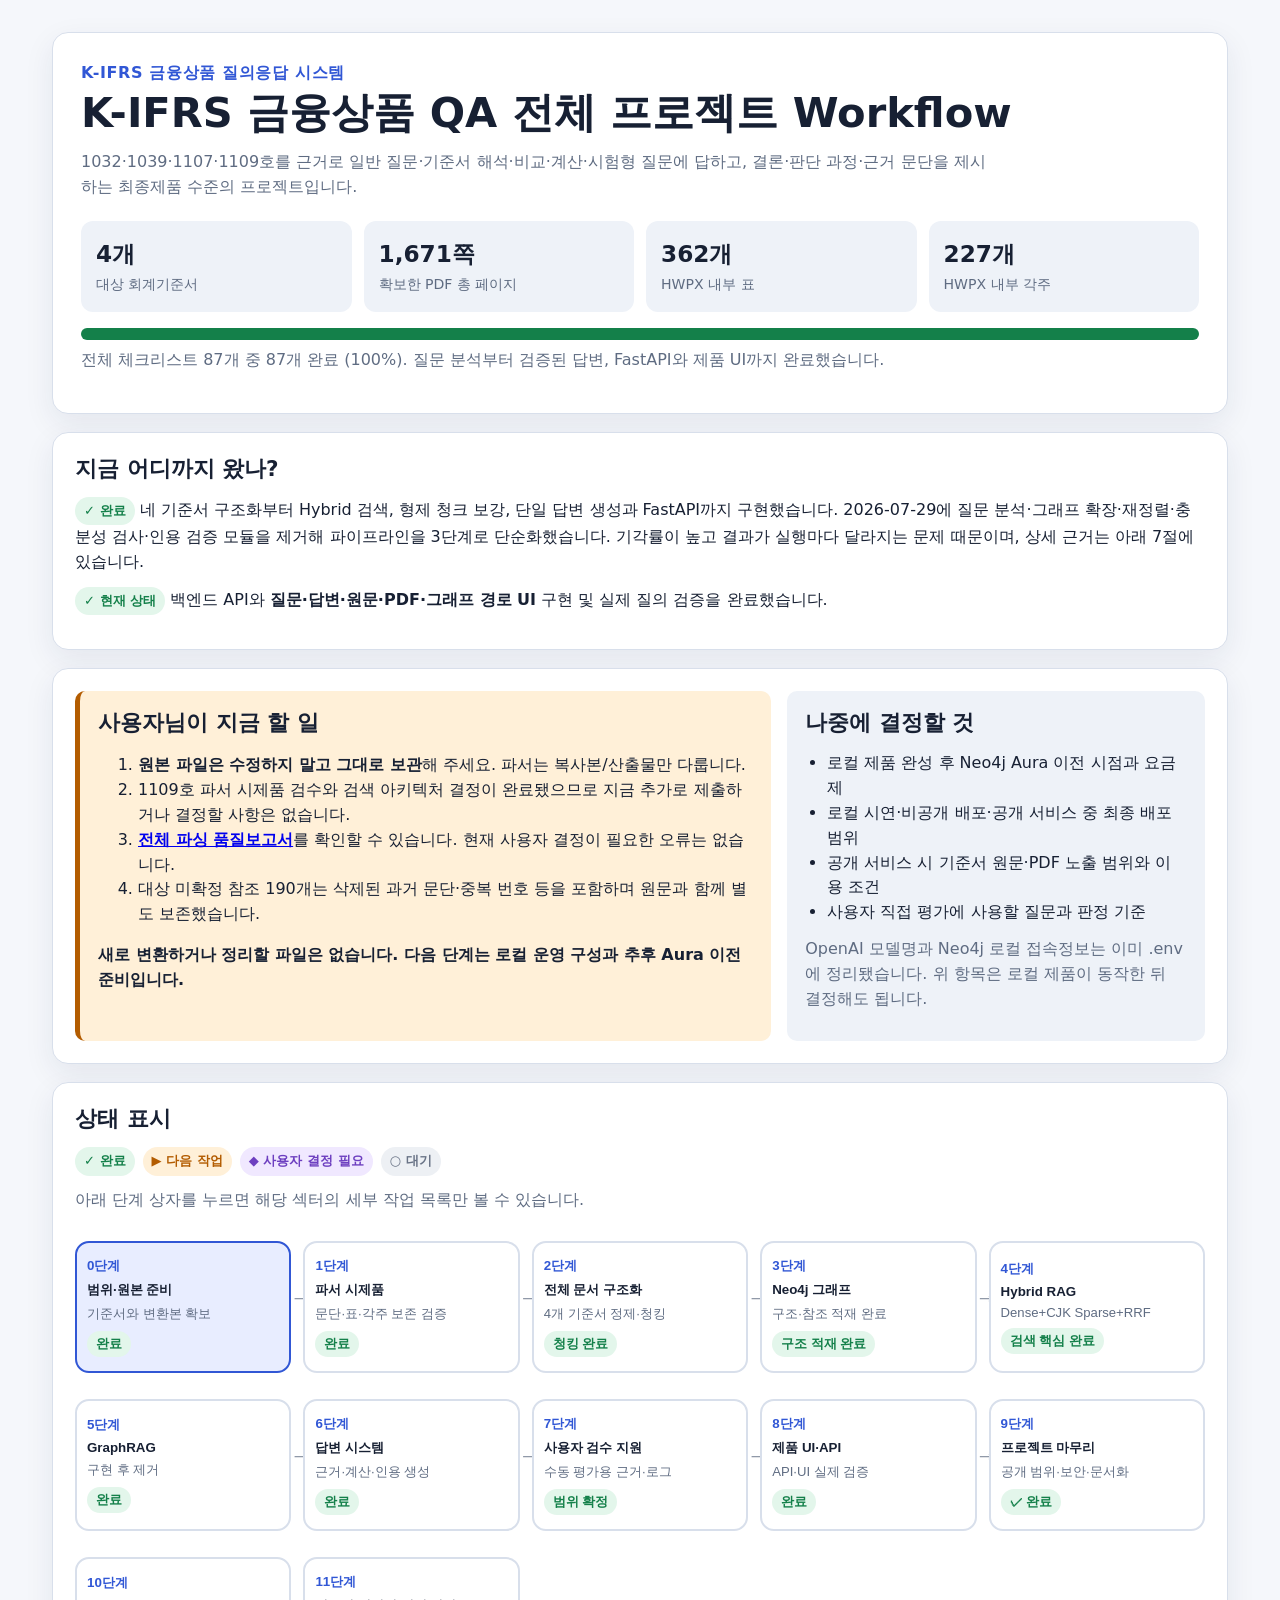
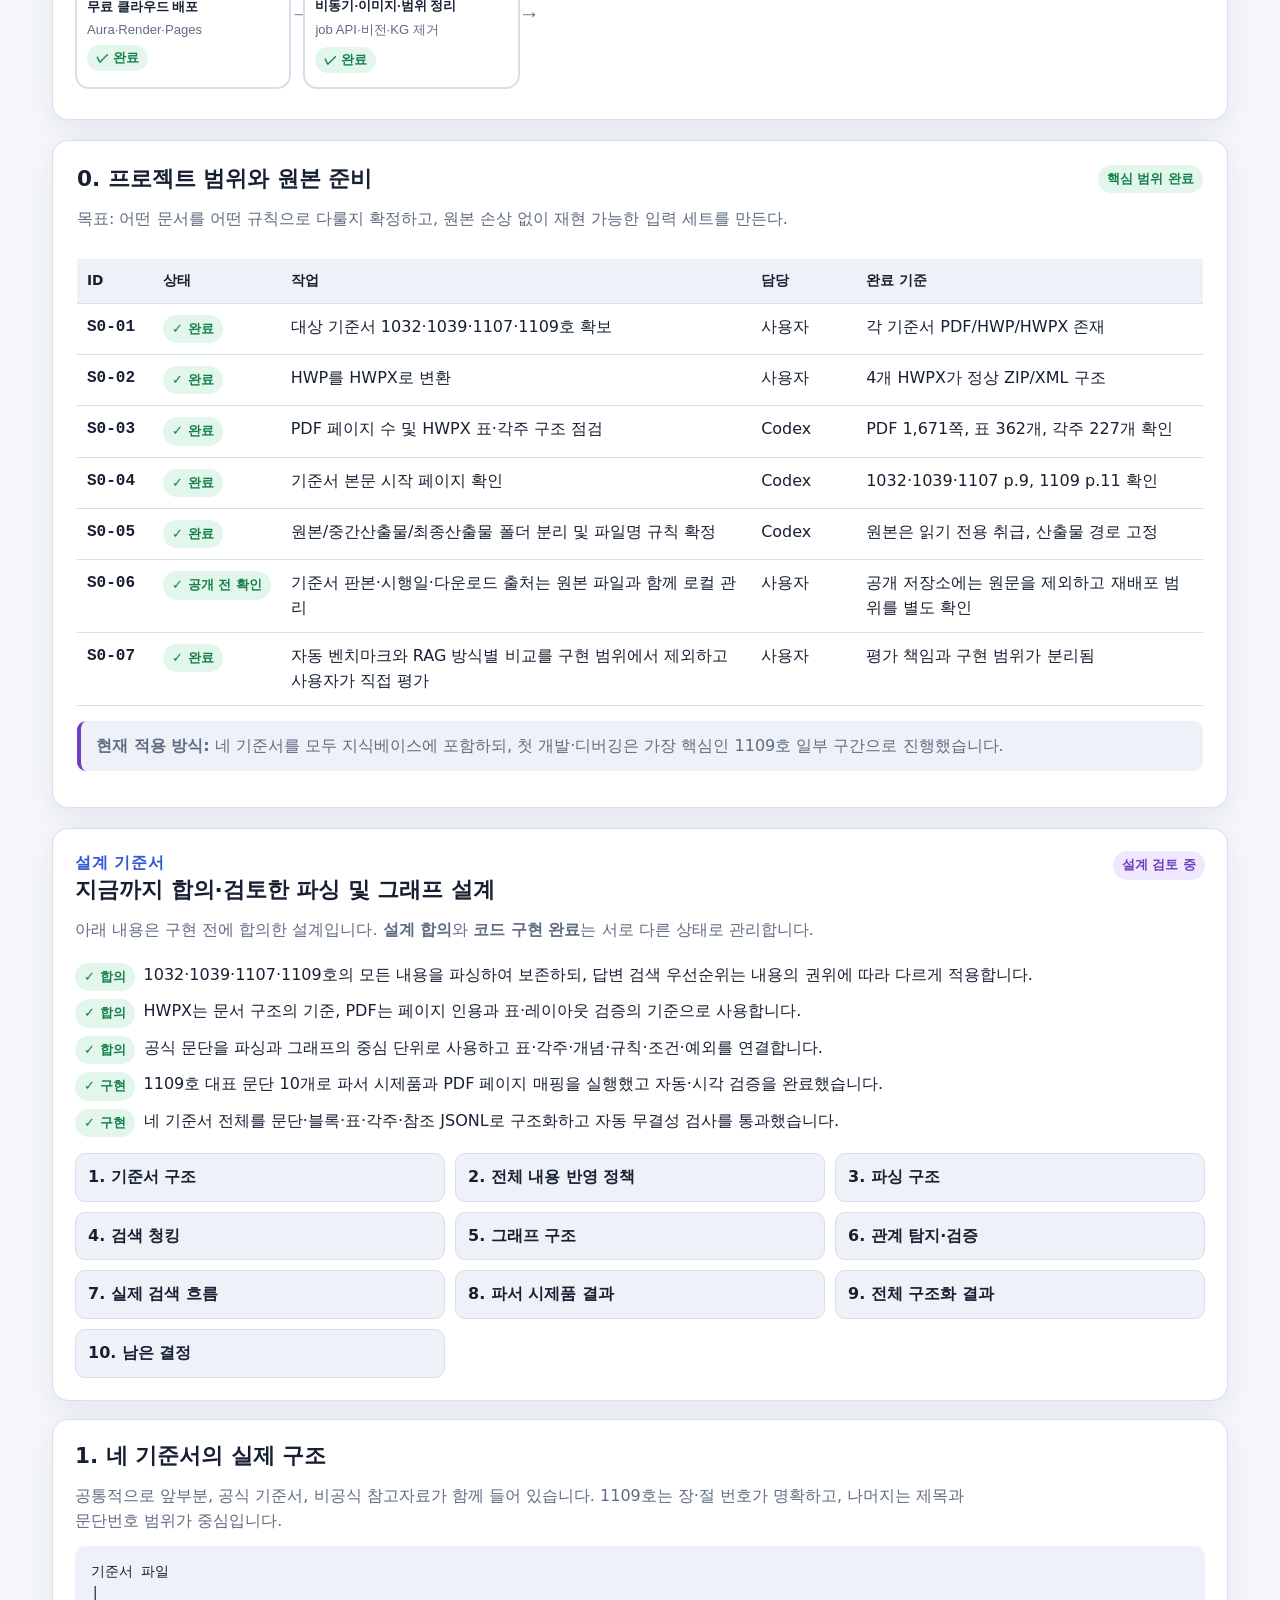
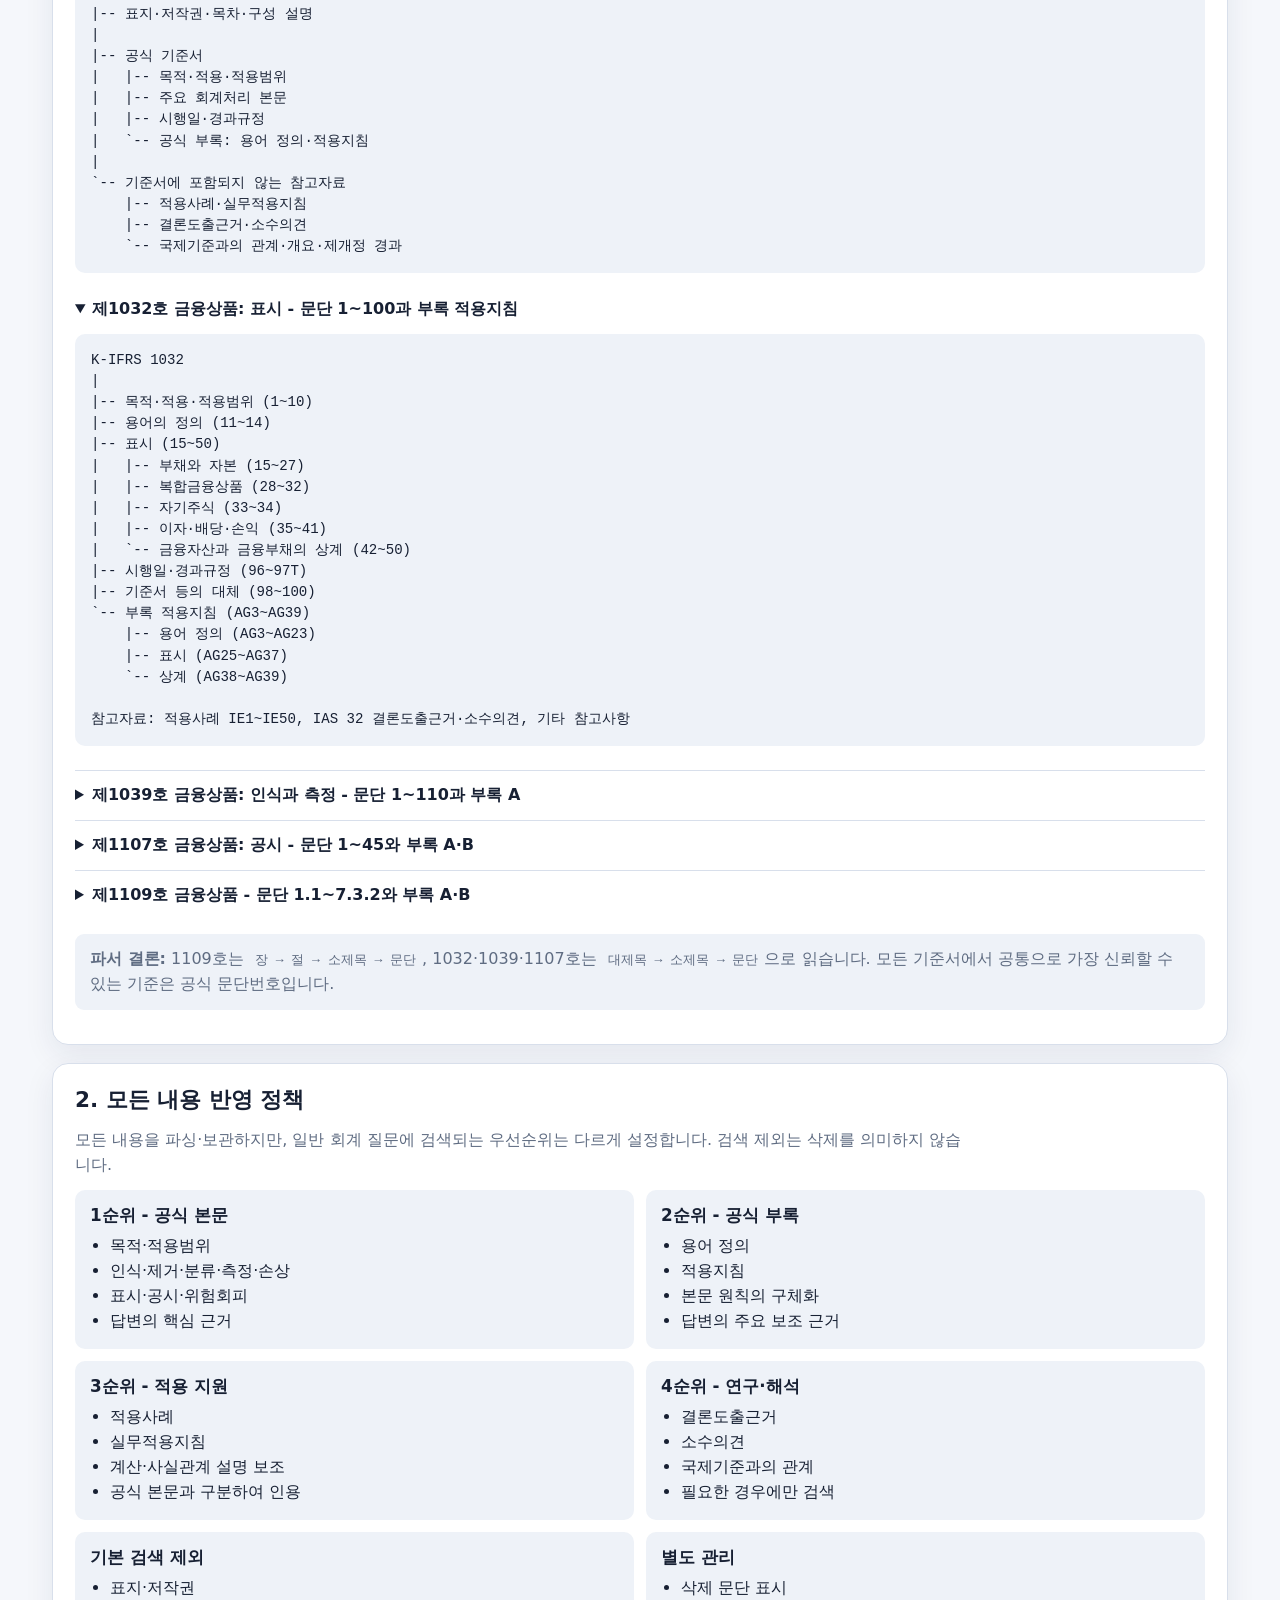
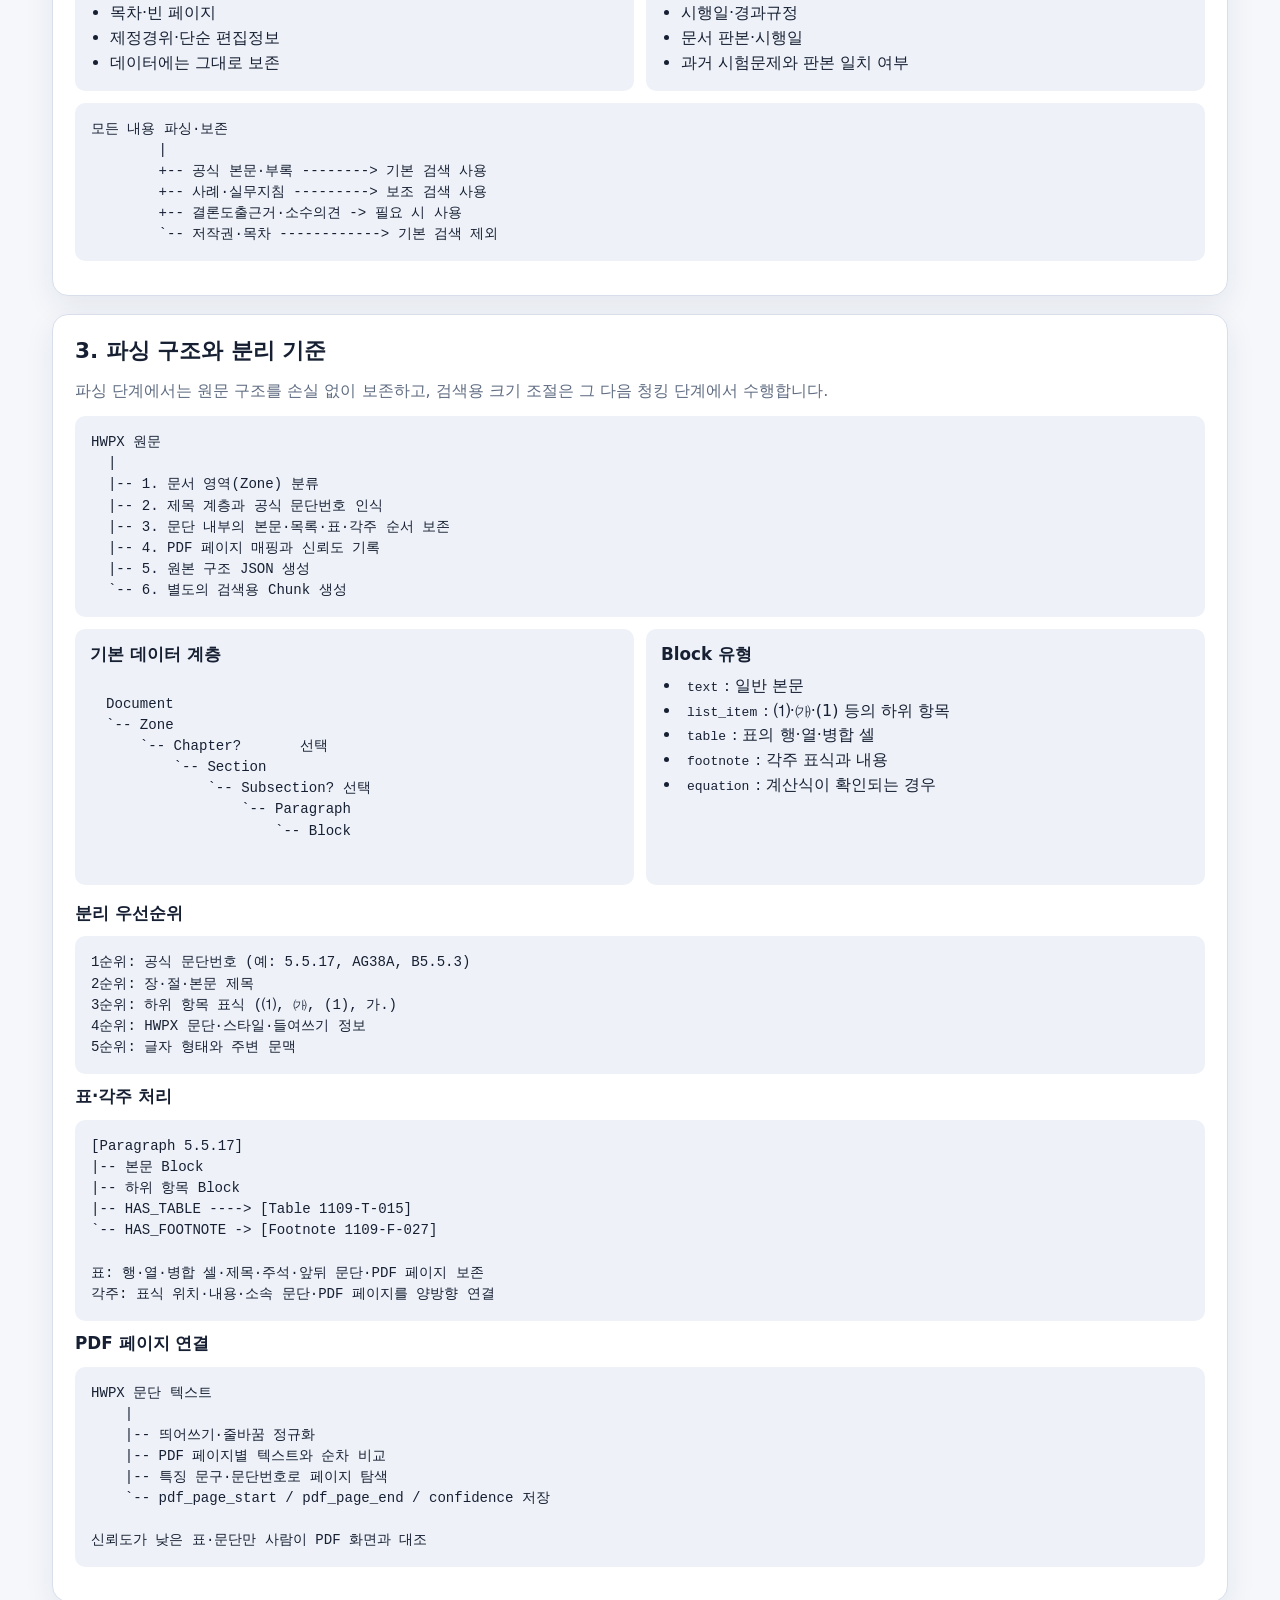
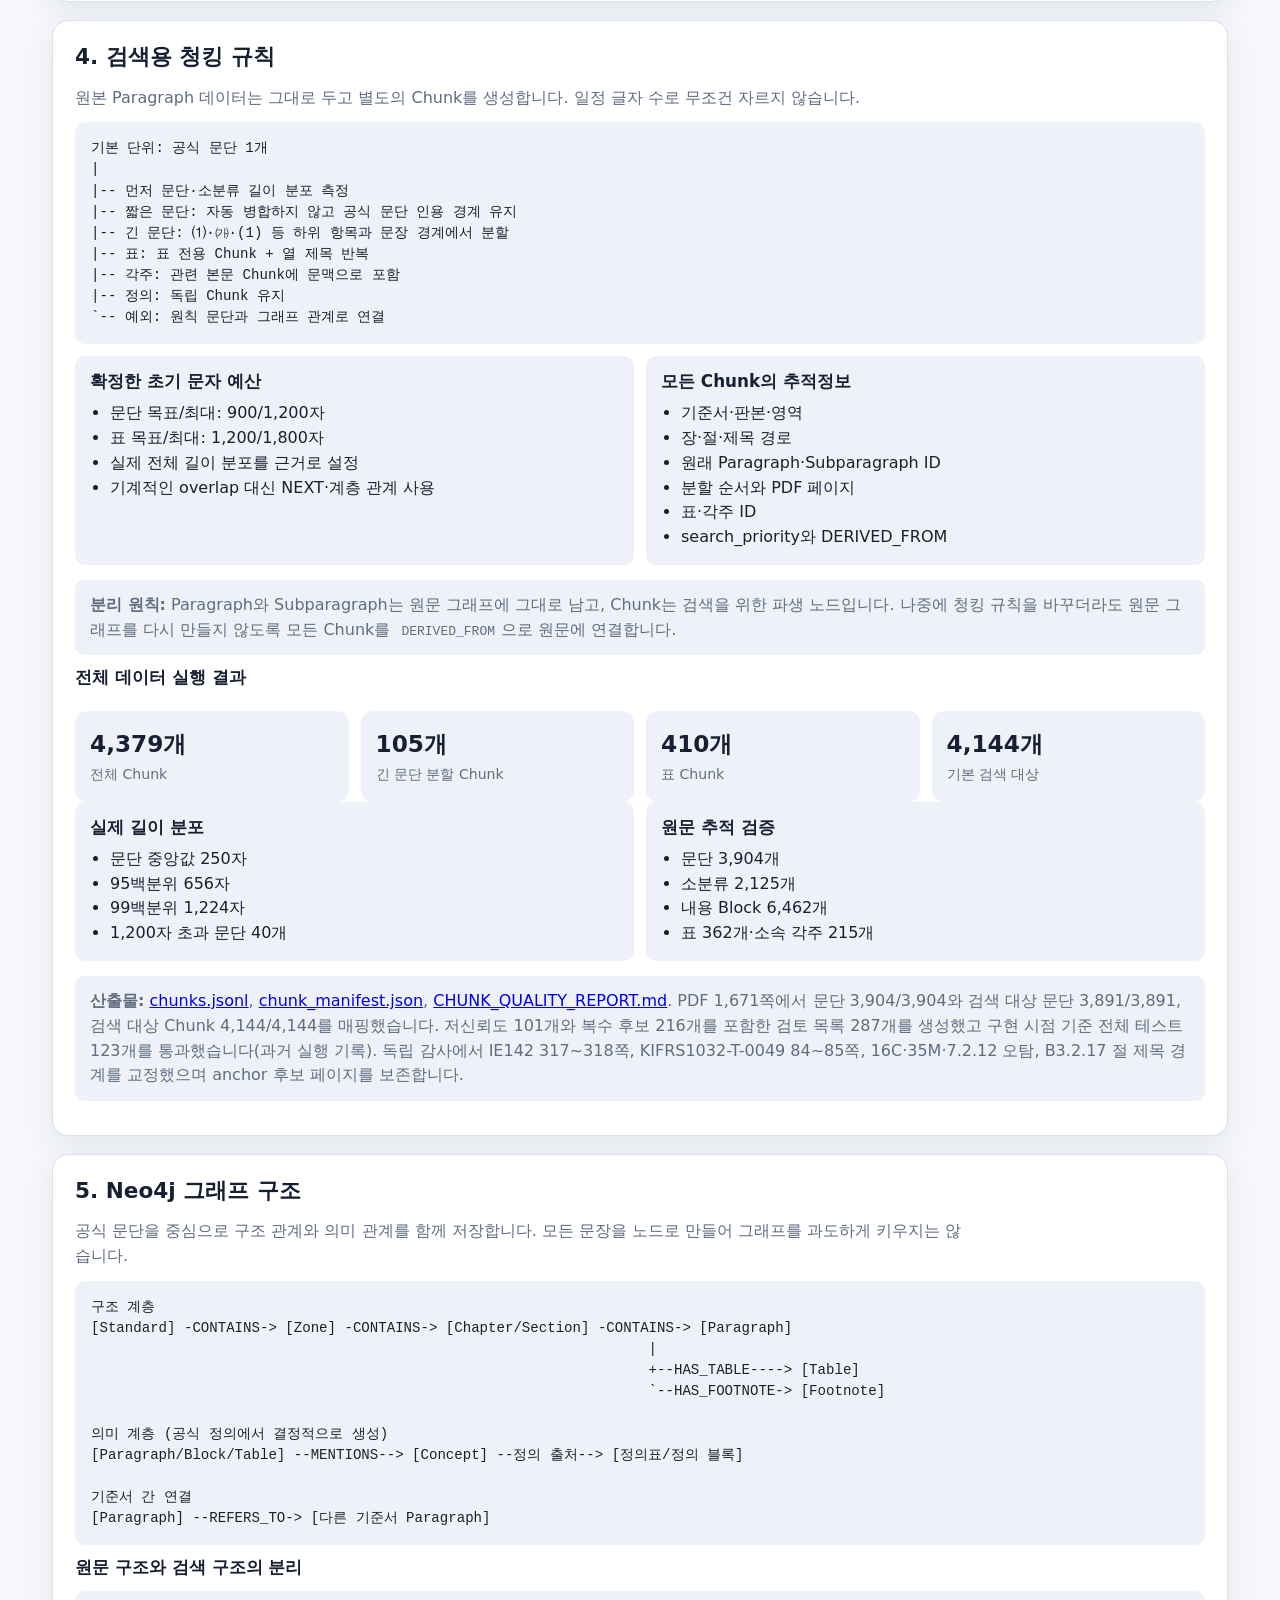
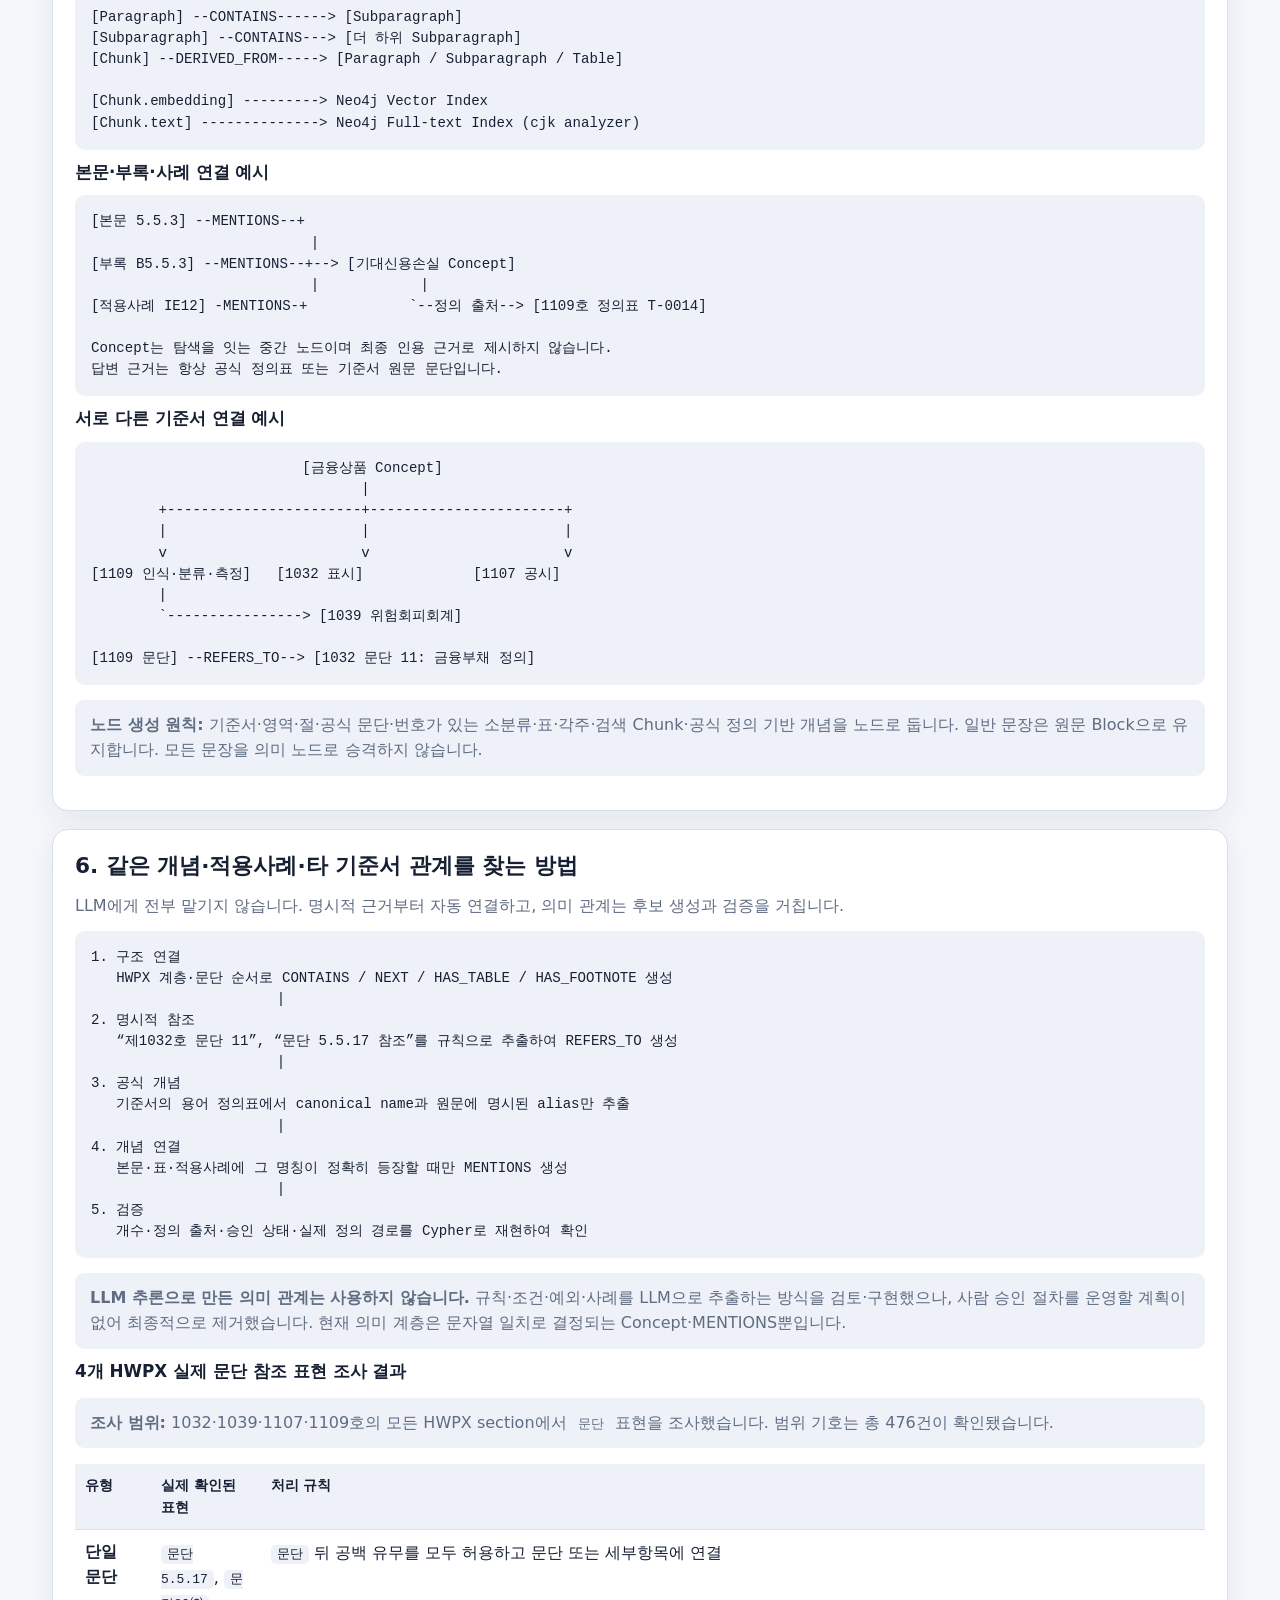
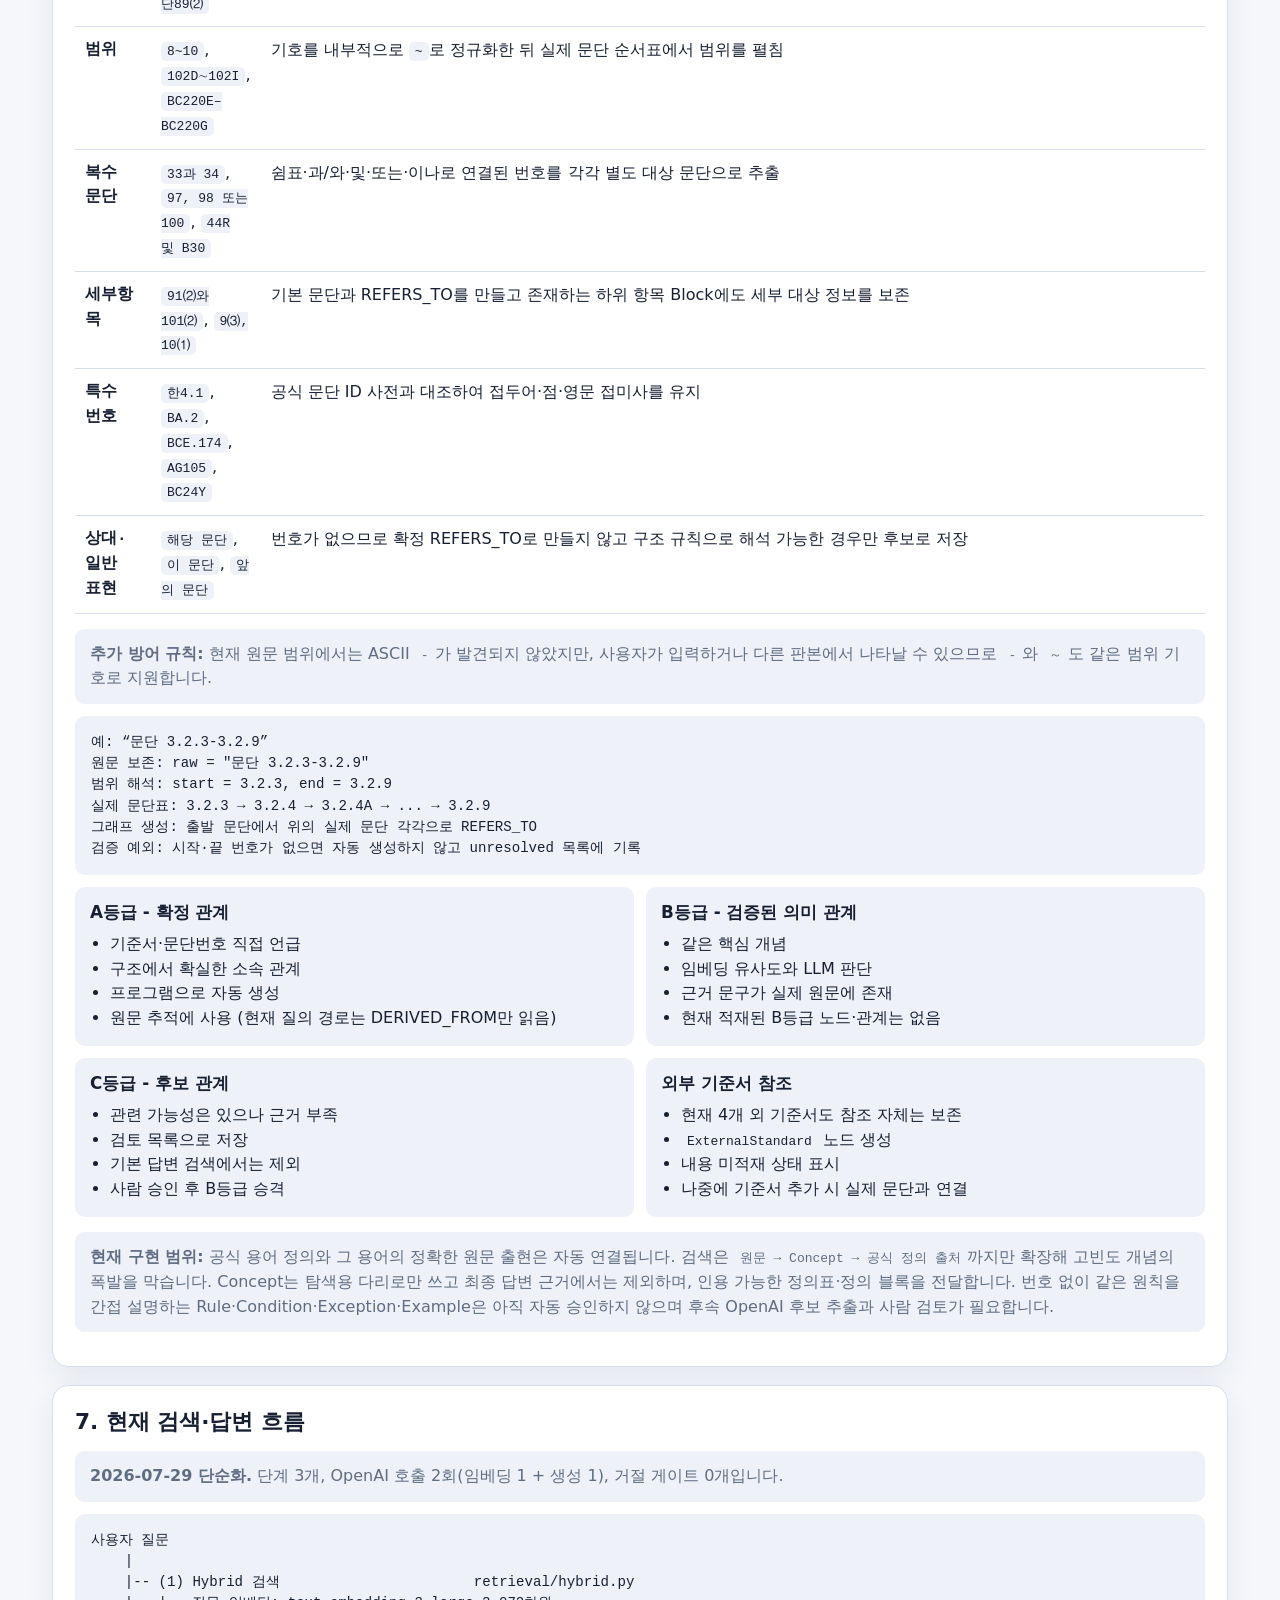
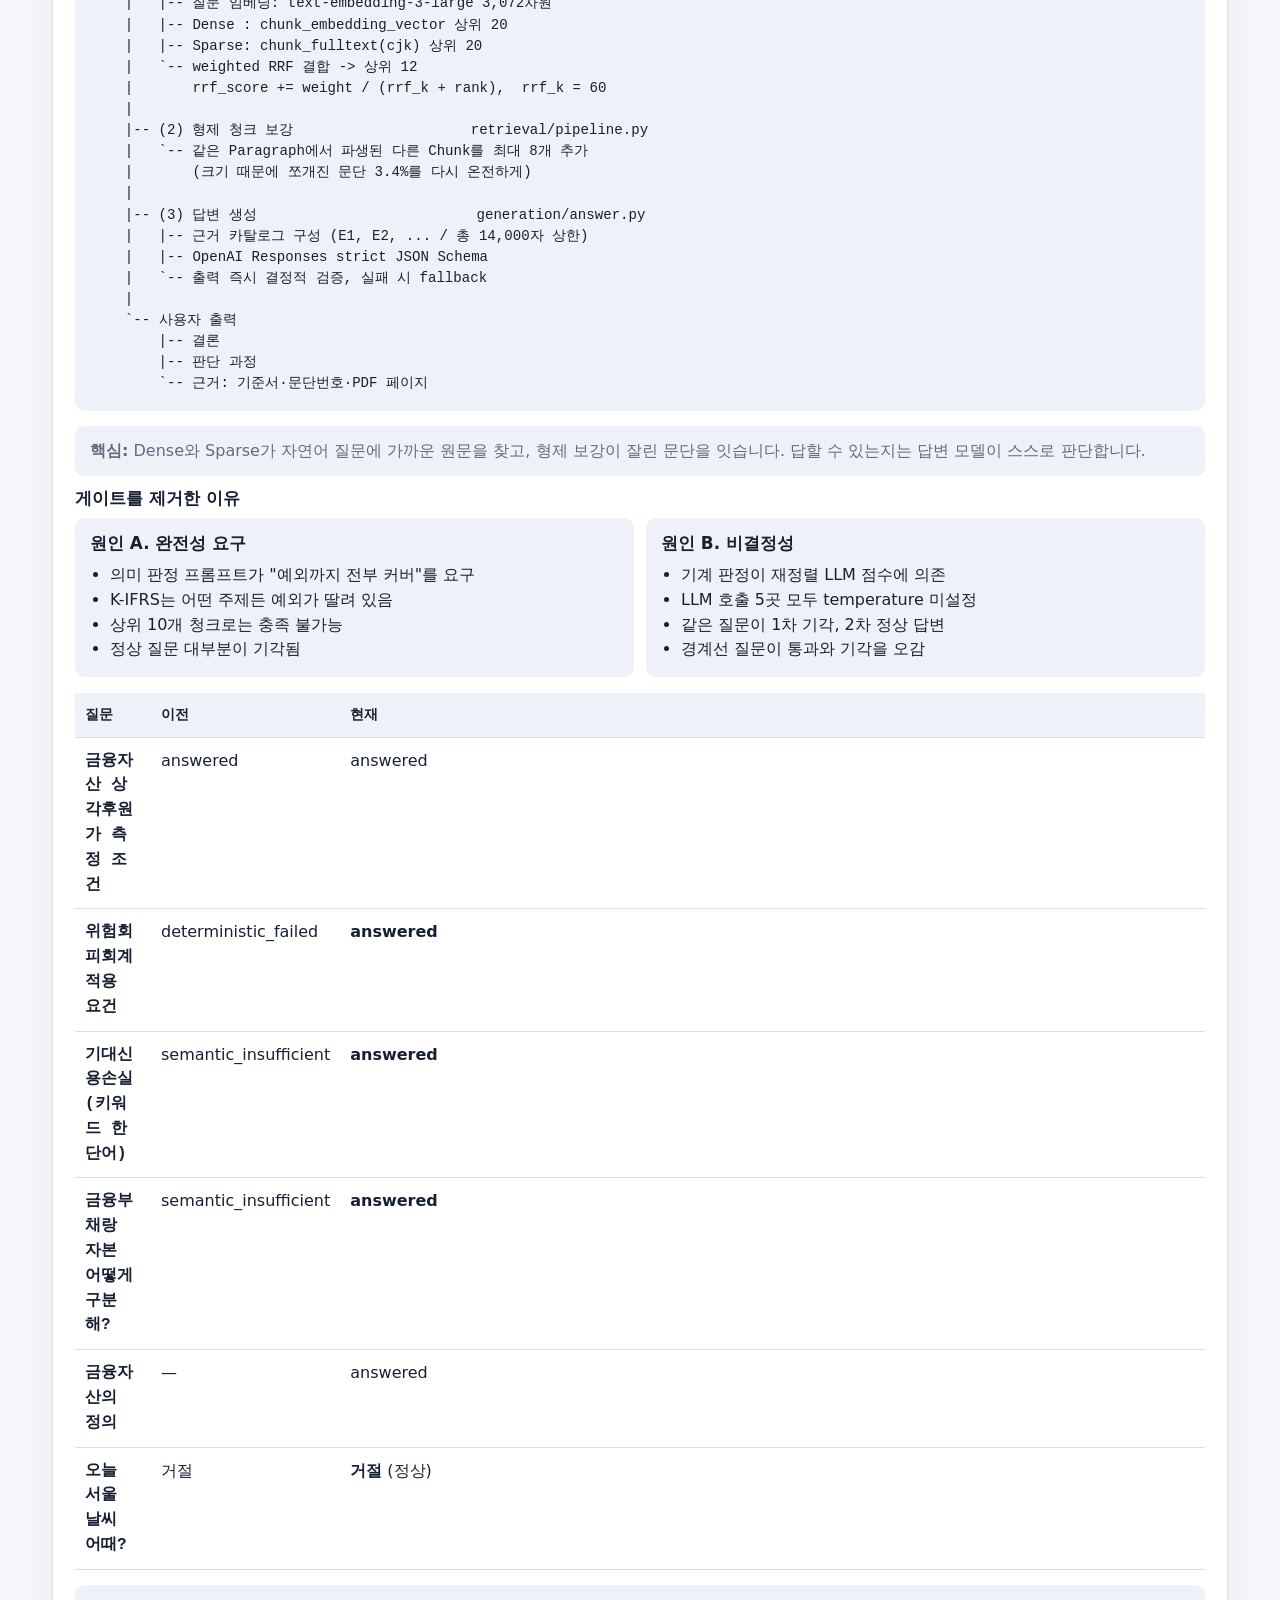
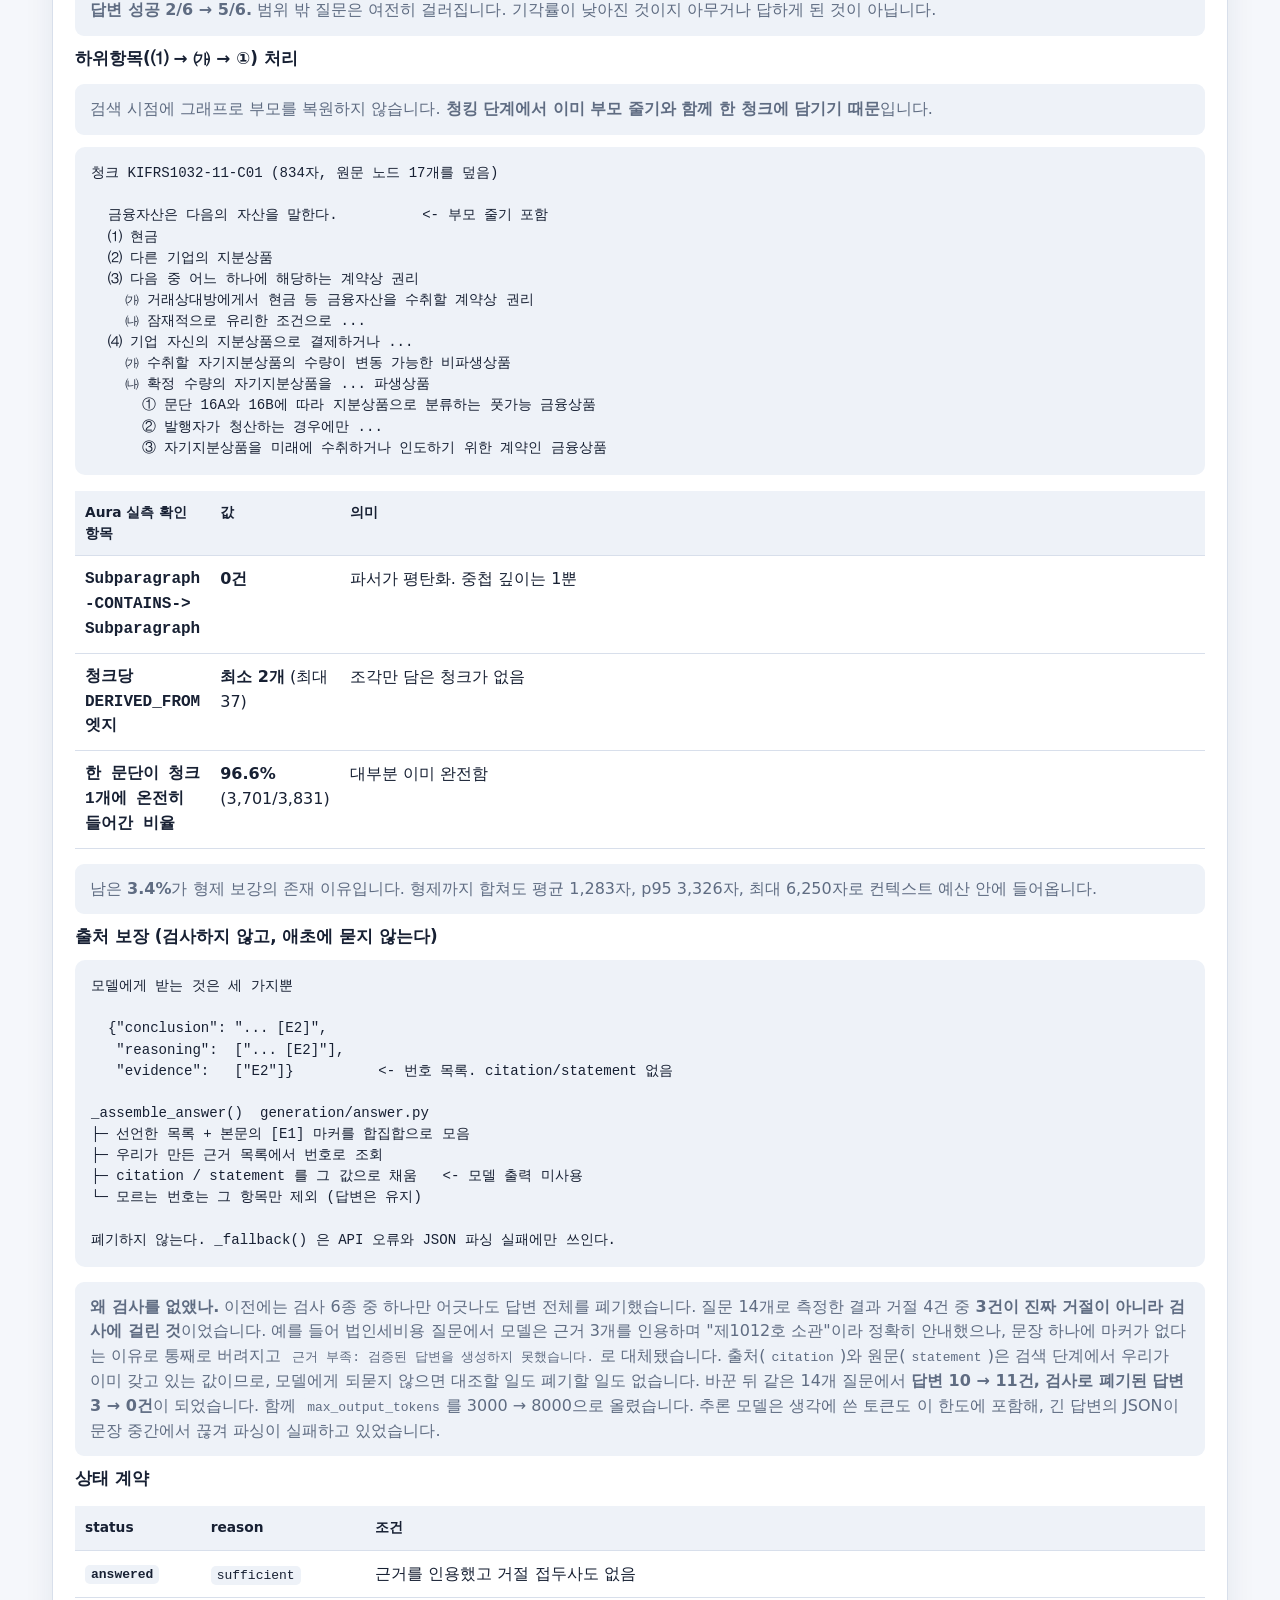
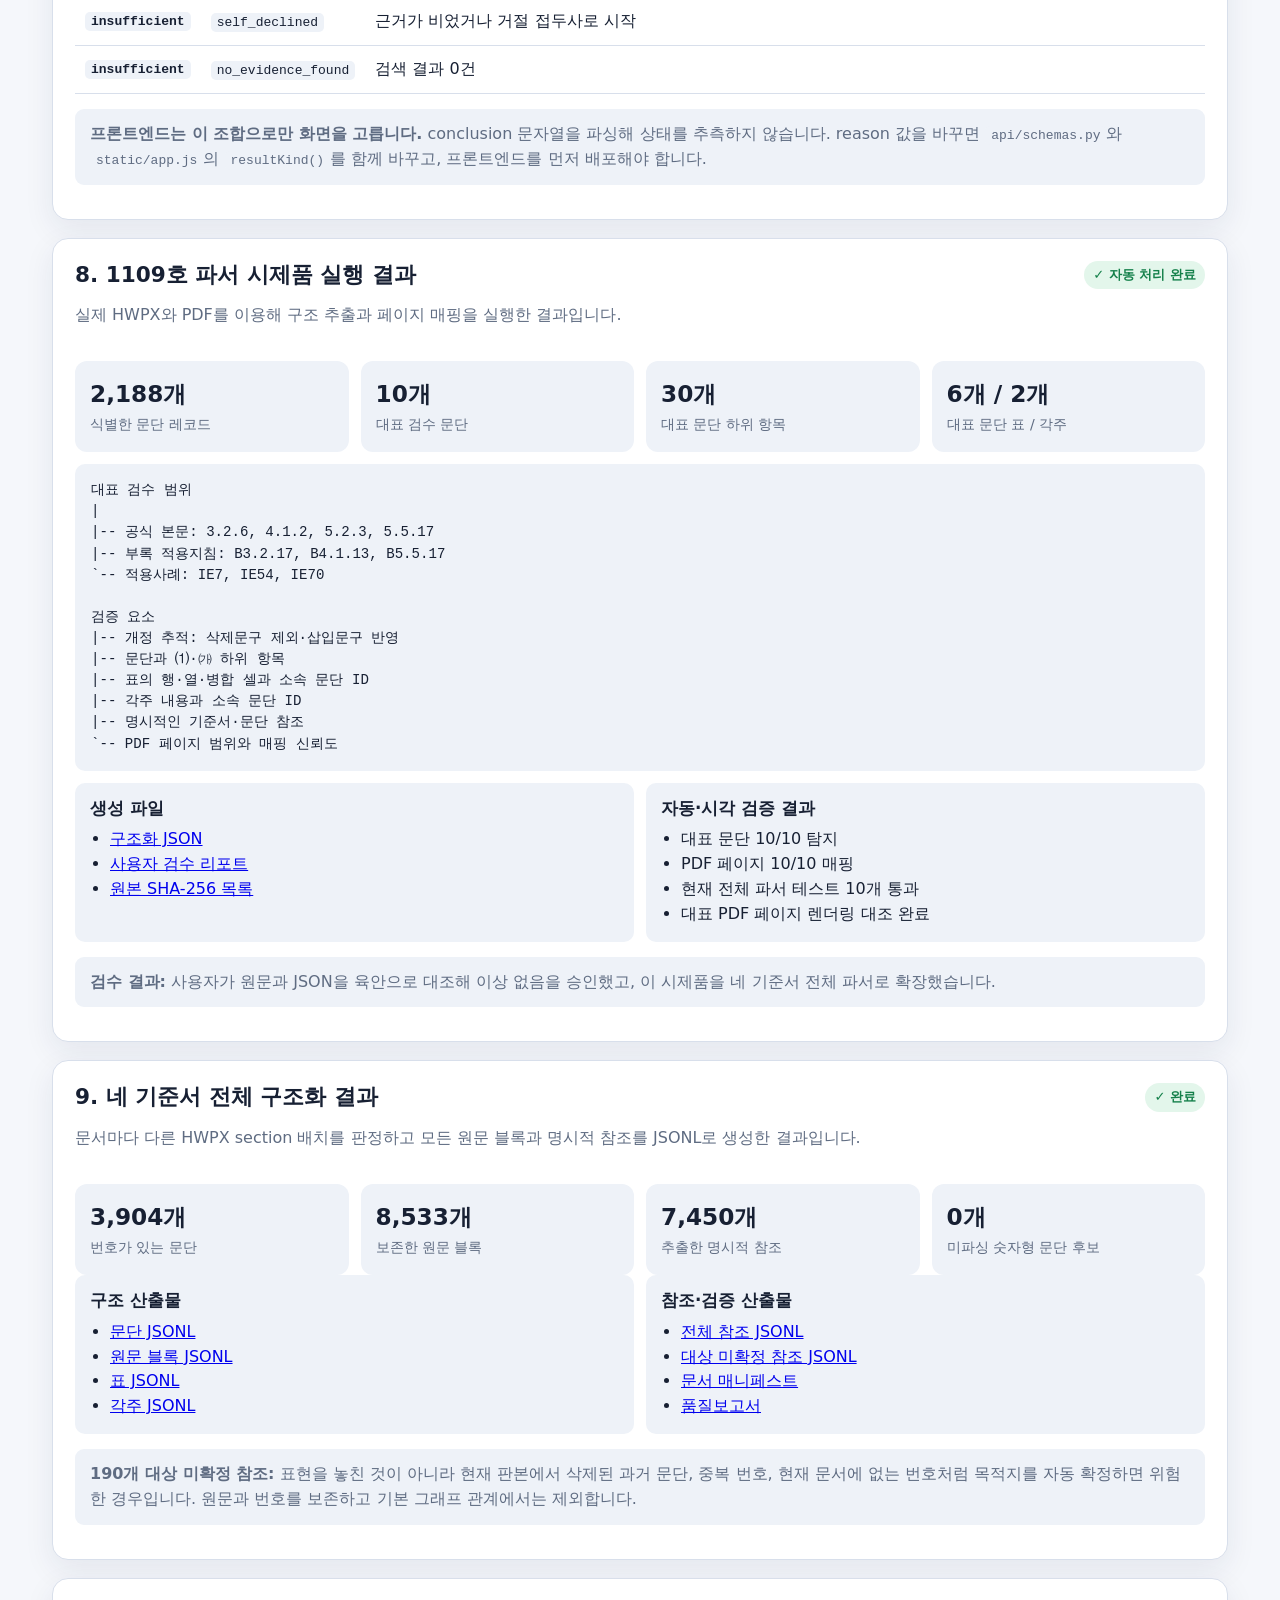
==== commit 53f89d5f: "Sync current app and add CPA comparison" ====
--- a/PROJECT_WORKFLOW.html
+++ b/PROJECT_WORKFLOW.html
@@ -311,11 +311,11 @@
         <tr><td>S6-02</td><td><span class="badge done">✓ 단일화</span></td><td>객관식·주관식·계산형 전용 라우팅 없이 모든 요청을 일반 답변 생성기로 처리</td><td>Codex</td><td>사용자 질문 원문에 맞춰 결론·판단 과정·근거를 생성하고 동일한 인용 검증 적용</td></tr>
         <tr><td>S6-04</td><td><span class="badge done">✓ 제거</span></td><td>당시: 답변 전 결정적 조건과 OpenAI 의미 판단을 결합한 충분성 검사. 완전성 기준이 정상 질문을 기각해 제거</td><td>Codex</td><td>claim coverage·supported evidence·missing aspects·confidence 저장</td></tr>
         <tr><td>S6-05</td><td><span class="badge done">✓ 제거</span></td><td>당시: 근거 부족 시 missing_aspects만 확장해 최대 1회 재검색. 충분성 검사와 함께 제거</td><td>Codex</td><td>무한 반복 없이 계속 부족하면 insufficient 반환</td></tr>
-        <tr><td>S6-06</td><td><span class="badge done">✓ 이동</span></td><td>evidence ID, citation, 문장별 인용 무결성 검증. 별도 모듈(citation_verifier.py)을 없애고 생성 직후 _validate_answer()로 이동</td><td>Codex</td><td>존재하지 않는 근거 ID·불일치 citation·인용 없는 단정 차단</td></tr>
+        <tr><td>S6-06</td><td><span class="badge done">✓ 제거</span></td><td>evidence ID·citation 무결성 검증. 별도 모듈(citation_verifier.py) 제거 후 생성기 내부로 옮겼다가, 검증 자체를 없애고 <em>모델에게 출처를 묻지 않는</em> 방식으로 대체</td><td>Codex</td><td>검사 대신 구조로 차단 — 묻지 않은 값은 지어낼 수 없다</td></tr>
         <tr><td>S6-07</td><td><span class="badge done">✓ 완료</span></td><td>일반 답변을 결론 / 판단 과정 / 근거로 구성하고 검증된 인용만 포함</td><td>Codex</td><td>모든 주요 사실 주장에 실제 기준서 근거 연결</td></tr>
         <tr><td>S6-08</td><td><span class="badge done">✓ 완료</span></td><td>OpenAI API·구조화 출력 실패의 보수적 fallback</td><td>Codex</td><td>실패가 조용히 잘못된 답변으로 변하지 않음</td></tr>
       </tbody></table></div>
-      <p class="note"><strong>현재 검증 방식:</strong> <code>generation/answer.py</code>의 <code>_validate_answer()</code>가 모델 출력을 받자마자 ① evidence_id 존재 ② citation 정확 일치 ③ 문장별 인용 ④ 인용 집합 == 근거 집합을 검사하고, 하나라도 어긋나면 생성 답변을 버리고 <code>근거 부족: 검증된 답변을 생성하지 못했습니다.</code>를 반환합니다. 별도 <code>citation_verifier.py</code>는 제거했고 검증은 생성 직후로 옮겼습니다. 결론이 <code>근거 부족:</code> 또는 <code>답변 불가:</code>로 시작하면 인용 없이 통과해 모델의 자체 거절 경로가 열립니다.</p>
+      <p class="note"><strong>현재 방식:</strong> 검증하지 않습니다. <code>generation/answer.py</code>의 <code>_assemble_answer()</code>가 모델이 말한 <code>evidence_id</code>와 본문의 <code>[E1]</code> 마커를 합쳐, 검색 단계에서 만든 근거 목록에서 출처와 원문을 <em>조회해 채웁니다</em>. 모델이 출처를 지어낼 통로가 없으므로 대조할 필요도 없습니다. 모르는 번호는 그 항목만 빠지고 답변은 유지됩니다. 거절 판정은 접두사(<code>근거 부족:</code>·<code>답변 불가:</code>)와 <strong>인용한 근거가 하나도 없는지</strong>를 함께 봅니다. 접두사만 믿으면 모델이 "답변할 수 없습니다" 같은 다른 표현으로 거절했을 때 정상 답변으로 잘못 분류됩니다.</p>
     </section>
 
     <section class="phase-detail hidden" data-detail="7">
@@ -795,25 +795,26 @@
     </tbody></table></div>
     <p class="note">남은 <strong>3.4%</strong>가 형제 보강의 존재 이유입니다. 형제까지 합쳐도 평균 1,283자, p95 3,326자, 최대 6,250자로 컨텍스트 예산 안에 들어옵니다.</p>
 
-    <h3>답변 검증 (게이트를 없앤 뒤 남은 방어선)</h3>
-    <pre class="ascii">_validate_answer()  generation/answer.py
-├─ 최상위 키가 정확히 conclusion / reasoning / evidence 셋인가
-├─ 모든 evidence_id가 제공한 카탈로그에 존재하는가
-├─ citation 문자열이 제공값과 정확히 일치하는가
-├─ evidence_id 중복이 없는가
-├─ 결론·판단과정의 모든 문장에 [E1] 인용이 있는가
-└─ 인용한 ID 집합 == 반환한 근거 ID 집합인가
-
-하나라도 어긋나면 -> _fallback()
-   conclusion = "근거 부족: 검증된 답변을 생성하지 못했습니다."
-
-예외: 결론이 '근거 부족:' 또는 '답변 불가:'로 시작하면
-      인용 없이 통과 (모델의 자체 거절 경로)</pre>
+    <h3>출처 보장 (검사하지 않고, 애초에 묻지 않는다)</h3>
+    <pre class="ascii">모델에게 받는 것은 세 가지뿐
+
+  {"conclusion": "... [E2]",
+   "reasoning":  ["... [E2]"],
+   "evidence":   ["E2"]}          <- 번호 목록. citation/statement 없음
+
+_assemble_answer()  generation/answer.py
+├─ 선언한 목록 + 본문의 [E1] 마커를 합집합으로 모음
+├─ 우리가 만든 근거 목록에서 번호로 조회
+├─ citation / statement 를 그 값으로 채움   <- 모델 출력 미사용
+└─ 모르는 번호는 그 항목만 제외 (답변은 유지)
+
+폐기하지 않는다. _fallback() 은 API 오류와 JSON 파싱 실패에만 쓰인다.</pre>
+    <p class="note"><strong>왜 검사를 없앴나.</strong> 이전에는 검사 6종 중 하나만 어긋나도 답변 전체를 폐기했습니다. 질문 14개로 측정한 결과 거절 4건 중 <strong>3건이 진짜 거절이 아니라 검사에 걸린 것</strong>이었습니다. 예를 들어 법인세비용 질문에서 모델은 근거 3개를 인용하며 "제1012호 소관"이라 정확히 안내했으나, 문장 하나에 마커가 없다는 이유로 통째로 버려지고 <code>근거 부족: 검증된 답변을 생성하지 못했습니다.</code>로 대체됐습니다. 출처(<code>citation</code>)와 원문(<code>statement</code>)은 검색 단계에서 우리가 이미 갖고 있는 값이므로, 모델에게 되묻지 않으면 대조할 일도 폐기할 일도 없습니다. 바꾼 뒤 같은 14개 질문에서 <strong>답변 10 → 11건, 검사로 폐기된 답변 3 → 0건</strong>이 되었습니다. 함께 <code>max_output_tokens</code>를 3000 → 8000으로 올렸습니다. 추론 모델은 생각에 쓴 토큰도 이 한도에 포함해, 긴 답변의 JSON이 문장 중간에서 끊겨 파싱이 실패하고 있었습니다.</p>
 
     <h3>상태 계약</h3>
     <div class="table-wrap"><table><thead><tr><th>status</th><th>reason</th><th>조건</th></tr></thead><tbody>
-      <tr><td><code>answered</code></td><td><code>sufficient</code></td><td>검증 통과 + 거절 접두사 없음</td></tr>
-      <tr><td><code>insufficient</code></td><td><code>self_declined</code></td><td>모델 자체 거절 또는 검증 실패 fallback</td></tr>
+      <tr><td><code>answered</code></td><td><code>sufficient</code></td><td>근거를 인용했고 거절 접두사도 없음</td></tr>
+      <tr><td><code>insufficient</code></td><td><code>self_declined</code></td><td>근거가 비었거나 거절 접두사로 시작</td></tr>
       <tr><td><code>insufficient</code></td><td><code>no_evidence_found</code></td><td>검색 결과 0건</td></tr>
     </tbody></table></div>
     <p class="note"><strong>프론트엔드는 이 조합으로만 화면을 고릅니다.</strong> conclusion 문자열을 파싱해 상태를 추측하지 않습니다. reason 값을 바꾸면 <code>api/schemas.py</code>와 <code>static/app.js</code>의 <code>resultKind()</code>를 함께 바꾸고, 프론트엔드를 먼저 배포해야 합니다.</p>
